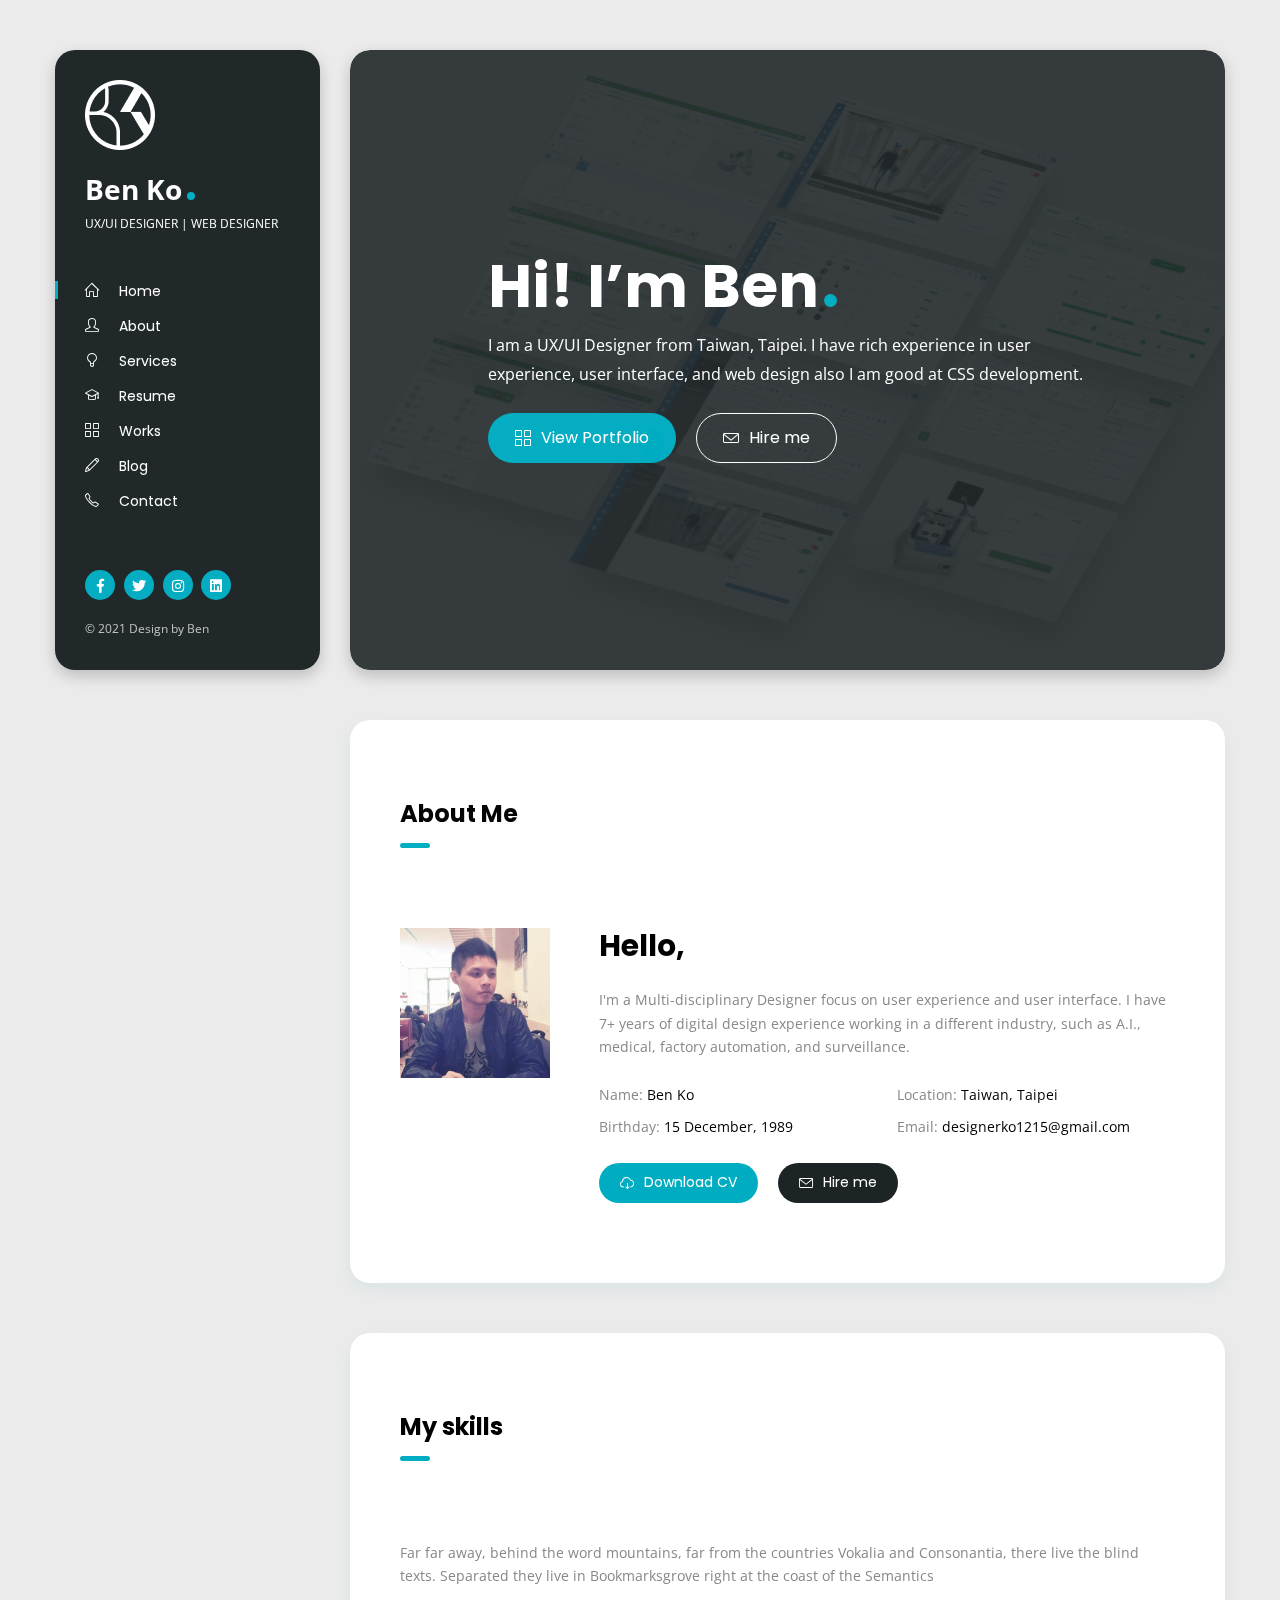
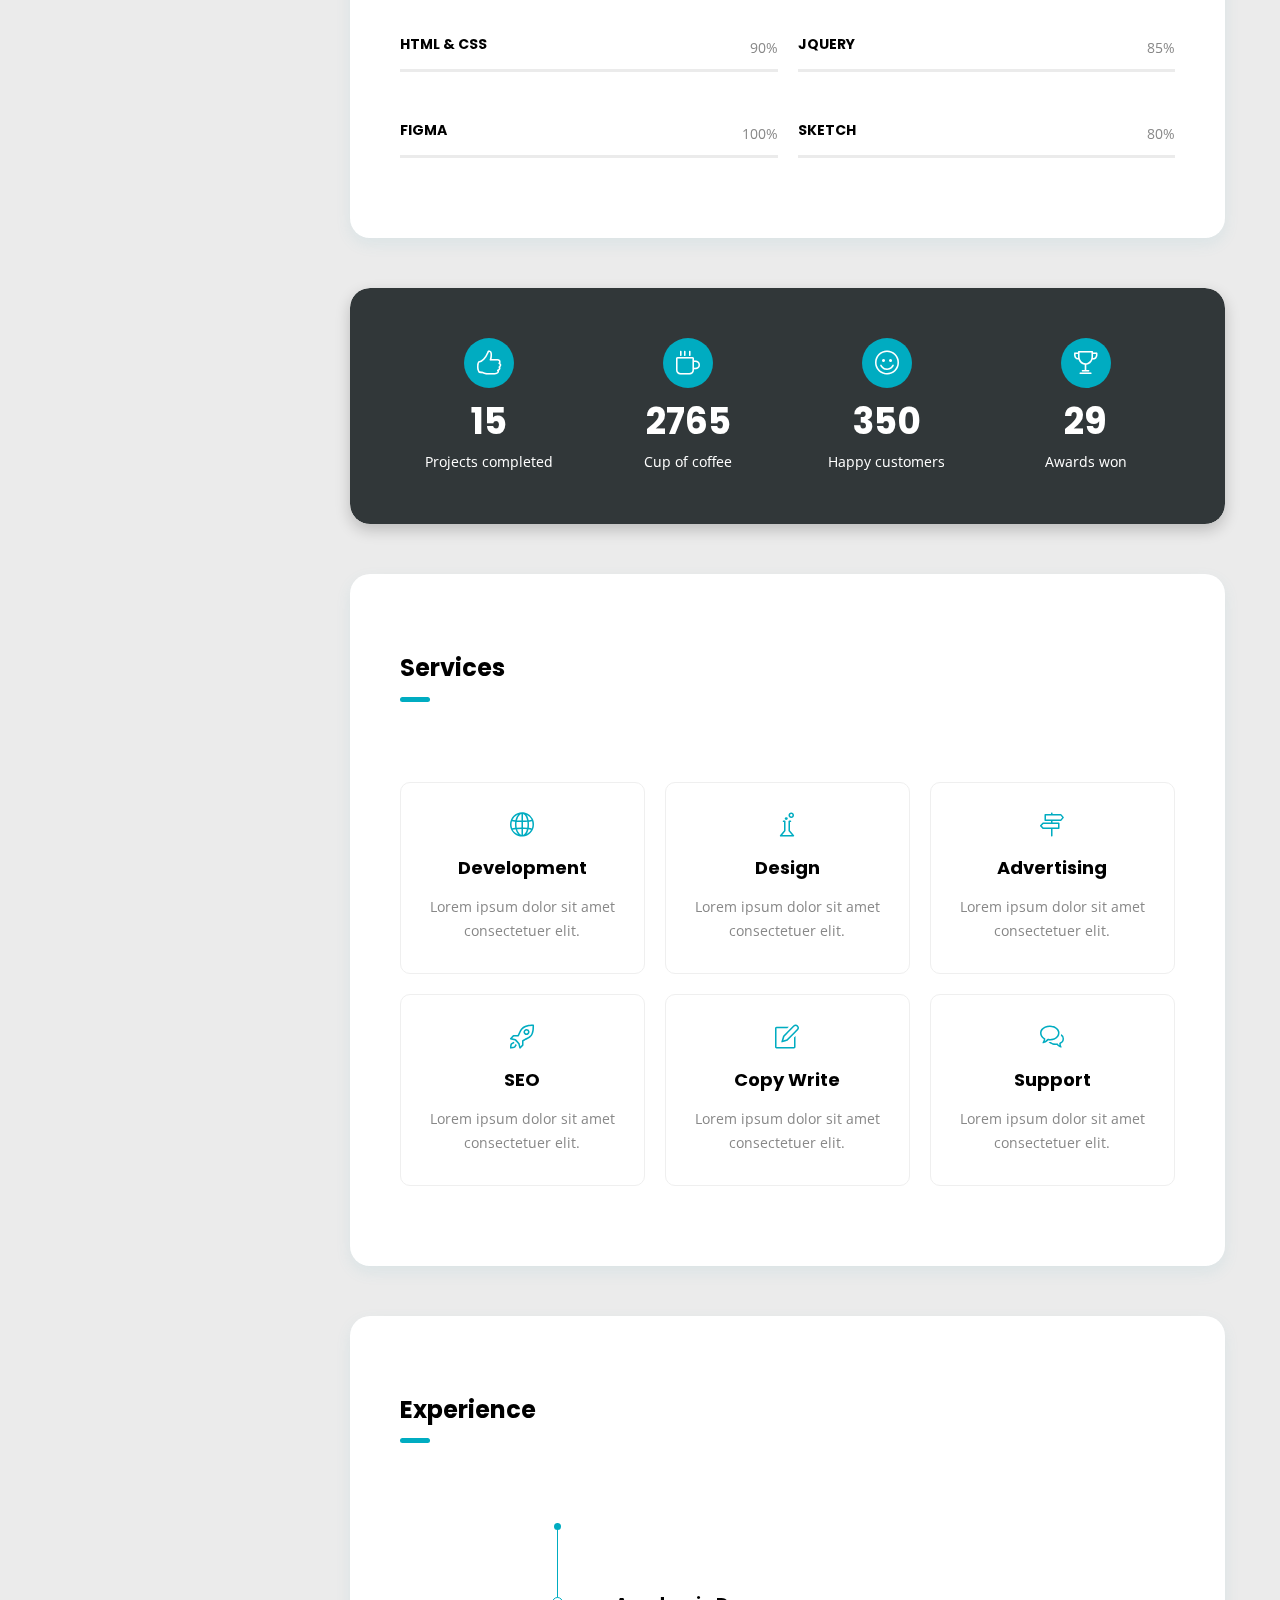
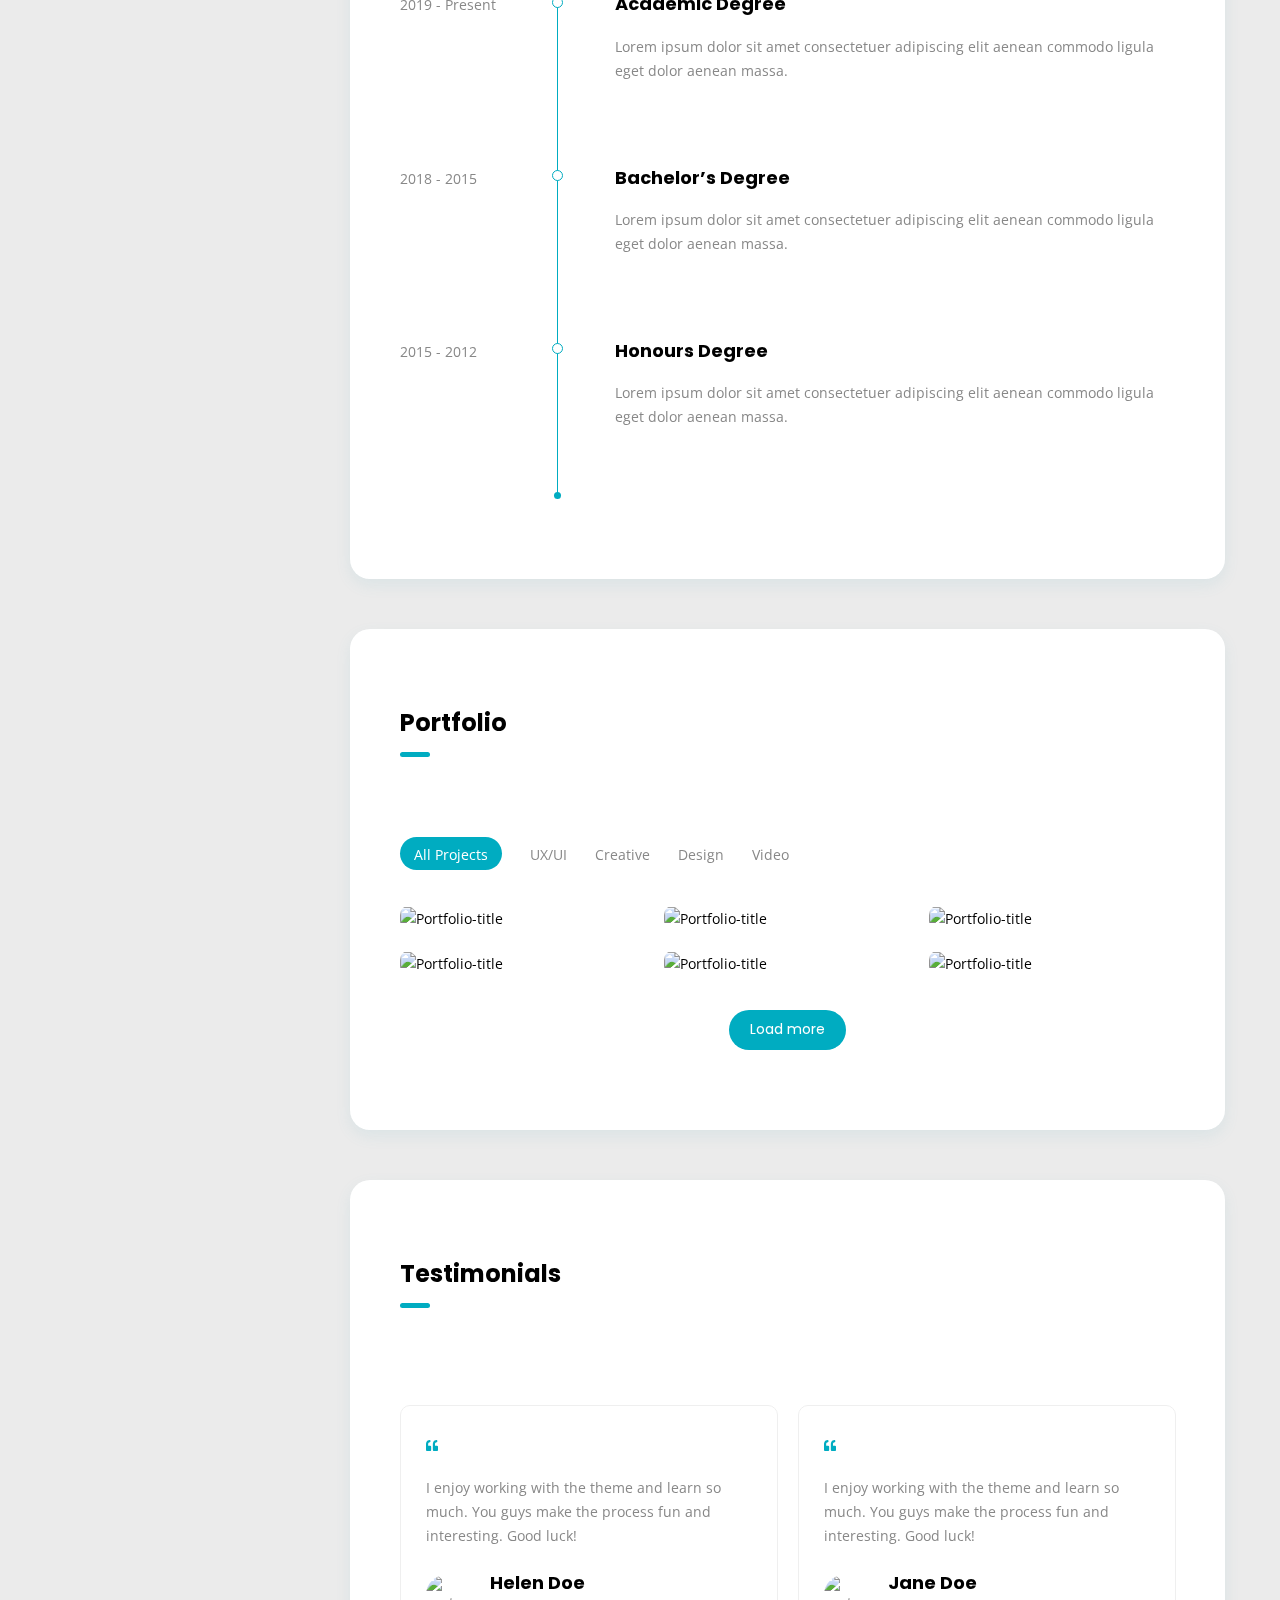
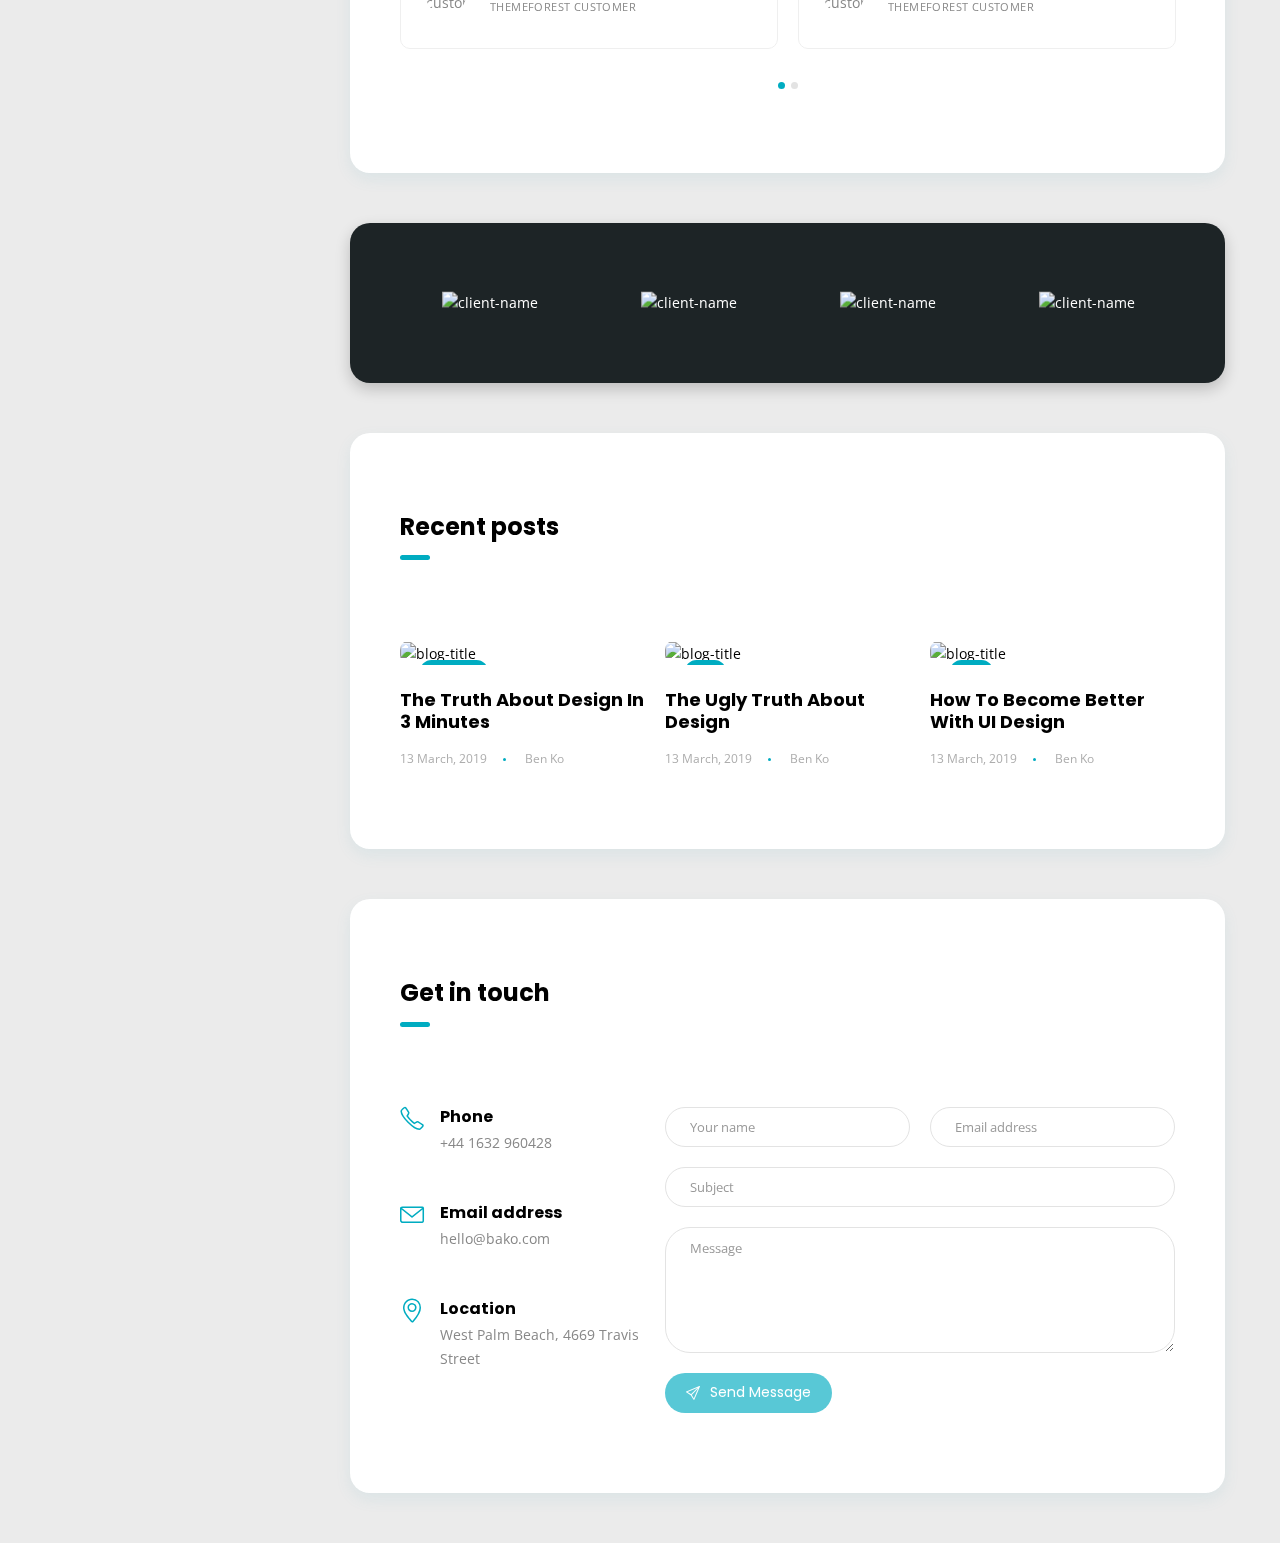
==== index.html @ 814da712 "Update index.html" ====
<!DOCTYPE html>
<html lang="en-US">

<head>
  <meta http-equiv="Content-Type" content="text/html; charset=UTF-8">
  <title>Ben Ko - Website</title>
  <meta name="description" content="Ben Ko - Personal Portfolio & Resume HTML Template">
  <meta name="viewport" content="width=device-width, initial-scale=1, maximum-scale=1">
  <link rel="shortcut icon" type="image/x-icon" href="../images/favicon.png">

  <!-- STYLESHEETS -->
  <link rel="stylesheet" href="css/bootstrap.min.css" type="text/css" media="all">
  <link rel="stylesheet" href="css/all.min.css" type="text/css" media="all">
  <link rel="stylesheet" href="css/simple-line-icons.css" type="text/css" media="all">
  <link rel="stylesheet" href="css/slick.css" type="text/css" media="all">
  <link rel="stylesheet" href="css/simplebar.css" type="text/css" media="all">
  <link rel="stylesheet" href="css/jquery.mCustomScrollbar.min.css" type="text/css" media="all">
  <link rel="stylesheet" href="css/style.css" type="text/css" media="all">
  <!-- Global site tag (gtag.js) - Google Analytics -->
  <script async src="https://www.googletagmanager.com/gtag/js?id=G-PLSPQZ0LK2"></script>
  <script>
    window.dataLayer = window.dataLayer || [];
    function gtag() { dataLayer.push(arguments); }
    gtag('js', new Date());

    gtag('config', 'G-PLSPQZ0LK2');
  </script>
</head>

<body>

  <!-- preloader -->
  <div id="preloader">
    <div class="outer">
      <div class="spinner">
        <div class="dot1"></div>
        <div class="dot2"></div>
      </div>
    </div>
  </div>

  <!-- site wrapper -->
  <div class="site-wrapper">

    <!-- mobile header -->
    <div class="mobile-header py-2 px-3 mt-4">
      <button class="menu-icon mr-2">
        <span></span>
        <span></span>
        <span></span>
      </button>
      <a href="index.html" class="logo"><img src="../images/70x70.png" alt="Ben Ko" /></a>
      <a href="index.html" class="site-title dot ml-2">Ben Ko</a>
    </div>

    <!-- header -->
    <header class="left float-left shadow-dark" id="header">
      <button type="button" class="close" aria-label="Close">
        <span aria-hidden="true">&times;</span>
      </button>
      <div class="header-inner d-flex align-items-start flex-column">
        <a href="index.html"><img src="../images/70x70.png" alt="Ben Ko" /></a>
        <a href="index.html" class="site-title dot mt-3">Ben Ko</a>
        <span class="site-slogan">UX/UI Designer | Web Designer</span>

        <!-- navigation menu -->
        <nav>
          <ul class="vertical-menu scrollspy">
            <li><a href="#home" class="active"><i class="icon-home"></i>Home</a></li>
            <li><a href="#about"><i class="icon-user"></i>About</a></li>
            <li><a href="#services"><i class="icon-bulb"></i>Services</a></li>
            <li><a href="#resume"><i class="icon-graduation"></i>Resume</a></li>
            <li><a href="#works"><i class="icon-grid"></i>Works</a></li>
            <li><a href="#blog"><i class="icon-pencil"></i>Blog</a></li>
            <li><a href="#contact"><i class="icon-phone"></i>Contact</a></li>
          </ul>
        </nav>

        <!-- footer -->
        <div class="footer mt-auto">

          <!-- social icons -->
          <ul class="social-icons list-inline">
            <li class="list-inline-item"><a href="#"><i class="fab fa-facebook-f"></i></a></li>
            <li class="list-inline-item"><a href="#"><i class="fab fa-twitter"></i></a></li>
            <li class="list-inline-item"><a href="#"><i class="fab fa-instagram"></i></a></li>
            <li class="list-inline-item"><a href="#"><i class="fab fa-linkedin"></i></a></li>
          </ul>

          <!-- copyright -->
          <span class="copyright">© 2021 Design by Ben</span>
        </div>
      </div>
    </header>

    <!-- main content area -->
    <main class="content float-right">

      <!-- section hero -->
      <section class="hero background parallax shadow-dark d-flex align-items-center" id="home"
        data-image-src="../images/900x600.png">
        <div class="cta mx-auto mt-2">
          <h1 class="mt-0 mb-4">Hi! I’m Ben<span class="dot"></span></h1>
          <p class="mb-4">I am a UX/UI Designer from Taiwan, Taipei. I have rich experience in user experience, user
            interface, and web design also I am good at CSS development.</p>
          <a href="#" class="btn btn-default btn-lg mr-3"><i class="icon-grid"></i>View Portfolio</a>
          <div class="spacer d-md-none d-lg-none d-sm-none" data-height="10"></div>
          <a href="#" class="btn btn-border-light btn-lg"><i class="icon-envelope"></i>Hire me</a>
        </div>
        <div class="overlay"></div>
      </section>

      <!-- section about -->
      <section id="about" class="shadow-blue white-bg padding">
        <h3 class="section-title">About Me</h3>
        <div class="spacer" data-height="80"></div>

        <div class="row">
          <div class="col-md-3">
            <img src="../images/150x150.png" alt="about" />
          </div>
          <div class="col-md-9">
            <h2 class="mt-4 mt-md-0 mb-4">Hello,</h2>
            <p class="mb-0">I'm a Multi-disciplinary Designer focus on user experience and user interface. I have 7+
              years of digital design experience working in a different industry, such as A.I., medical, factory
              automation, and surveillance.</p>
            <div class="row my-4">
              <div class="col-md-6">
                <p class="mb-2">Name: <span class="text-dark">Ben Ko</span></p>
                <p class="mb-0">Birthday: <span class="text-dark">15 December, 1989</span></p>
              </div>
              <div class="col-md-6 mt-2 mt-md-0 mt-sm-2">
                <p class="mb-2">Location: <span class="text-dark">Taiwan, Taipei</span></p>
                <p class="mb-0">Email: <span class="text-dark">designerko1215@gmail.com</span></p>
              </div>
            </div>
            <a href="#" class="btn btn-default mr-3"><i class="icon-cloud-download"></i>Download CV</a>
            <a href="#" class="btn btn-alt mt-2 mt-md-0 mt-xs-2"><i class="icon-envelope"></i>Hire me</a>
          </div>
        </div>
      </section>

      <!-- section skills -->
      <section id="skills" class="shadow-blue white-bg padding">
        <h3 class="section-title">My skills</h3>
        <div class="spacer" data-height="80"></div>

        <p class="mb-0">Far far away, behind the word mountains, far from the countries Vokalia and Consonantia, there
          live the blind texts. Separated they live in Bookmarksgrove right at the coast of the Semantics</p>

        <div class="row mt-5">

          <div class="col-md-6">
            <!-- skill item -->
            <div class="skill-item">
              <div class="skill-info clearfix">
                <h4 class="float-left mb-3 mt-0">HTML & CSS</h4>
                <span class="float-right">90%</span>
              </div>
              <div class="progress">
                <div class="progress-bar" role="progressbar" aria-valuemin="0" aria-valuemax="100" aria-valuenow="90">
                </div>
              </div>
              <div class="spacer" data-height="50"></div>
            </div>
          </div>

          <div class="col-md-6">
            <!-- skill item -->
            <div class="skill-item">
              <div class="skill-info clearfix">
                <h4 class="float-left mb-3 mt-0">jQuery</h4>
                <span class="float-right">85%</span>
              </div>
              <div class="progress">
                <div class="progress-bar" role="progressbar" aria-valuemin="0" aria-valuemax="100" aria-valuenow="85">
                </div>
              </div>
              <div class="spacer" data-height="50"></div>
            </div>
          </div>

          <div class="col-md-6">
            <!-- skill item -->
            <div class="skill-item">
              <div class="skill-info clearfix">
                <h4 class="float-left mb-3 mt-0">Figma</h4>
                <span class="float-right">100%</span>
              </div>
              <div class="progress">
                <div class="progress-bar" role="progressbar" aria-valuemin="0" aria-valuemax="100" aria-valuenow="100">
                </div>
              </div>
              <div class="spacer d-md-none d-lg-none" data-height="50"></div>
            </div>
          </div>

          <div class="col-md-6">
            <!-- skill item -->
            <div class="skill-item">
              <div class="skill-info clearfix">
                <h4 class="float-left mb-3 mt-0">Sketch</h4>
                <span class="float-right">80%</span>
              </div>
              <div class="progress">
                <div class="progress-bar" role="progressbar" aria-valuemin="0" aria-valuemax="100" aria-valuenow="80">
                </div>
              </div>
            </div>
          </div>

        </div>
      </section>

      <!-- section facts -->
      <section id="facts" class="shadow-dark color-white background parallax padding-50"
        data-image-src="images/background-1.jpg">

        <div class="row relative z-1">
          <div class="col-md-3 col-sm-6">
            <!-- fact item -->
            <div class="fact-item text-center">
              <i class="icon-like icon-circle"></i>
              <h2 class="count">15</h2>
              <span>Projects completed</span>
            </div>
          </div>
          <div class="col-md-3 col-sm-6">
            <!-- fact item -->
            <div class="fact-item text-center">
              <i class="icon-cup icon-circle"></i>
              <h2 class="count">2765</h2>
              <span>Cup of coffee</span>
            </div>
          </div>
          <div class="col-md-3 col-sm-6">
            <!-- fact item -->
            <div class="fact-item text-center">
              <i class="icon-emotsmile icon-circle"></i>
              <h2 class="count">350</h2>
              <span>Happy customers</span>
            </div>
          </div>
          <div class="col-md-3 col-sm-6">
            <!-- fact item -->
            <div class="fact-item text-center">
              <i class="icon-trophy icon-circle"></i>
              <h2 class="count">29</h2>
              <span>Awards won</span>
            </div>
          </div>
        </div>

        <div class="overlay"></div>

      </section>

      <!-- section services -->
      <section id="services" class="shadow-blue white-bg padding">
        <h3 class="section-title">Services</h3>
        <div class="spacer" data-height="80"></div>

        <div class="row">

          <div class="col-md-4 col-sm-6">
            <!-- service item -->
            <div class="service-item text-center">
              <i class="icon-globe icon-simple"></i>
              <h4 class="my-3">Development</h4>
              <p class="mb-0">Lorem ipsum dolor sit amet consectetuer elit.</p>
            </div>
            <div class="spacer" data-height="20"></div>
          </div>

          <div class="col-md-4 col-sm-6">
            <!-- service item -->
            <div class="service-item text-center">
              <i class="icon-chemistry icon-simple"></i>
              <h4 class="my-3">Design</h4>
              <p class="mb-0">Lorem ipsum dolor sit amet consectetuer elit.</p>
            </div>
            <div class="spacer" data-height="20"></div>
          </div>

          <div class="col-md-4 col-sm-6">
            <!-- service item -->
            <div class="service-item text-center">
              <i class="icon-directions icon-simple"></i>
              <h4 class="my-3">Advertising</h4>
              <p class="mb-0">Lorem ipsum dolor sit amet consectetuer elit.</p>
            </div>
            <div class="spacer" data-height="20"></div>
          </div>

          <div class="col-md-4 col-sm-6">
            <!-- service item -->
            <div class="service-item text-center">
              <i class="icon-rocket icon-simple"></i>
              <h4 class="my-3">SEO</h4>
              <p class="mb-0">Lorem ipsum dolor sit amet consectetuer elit.</p>
            </div>
            <div class="spacer d-md-none d-lg-none" data-height="20"></div>
          </div>

          <div class="col-md-4 col-sm-6">
            <!-- service item -->
            <div class="service-item text-center">
              <i class="icon-note icon-simple"></i>
              <h4 class="my-3">Copy Write</h4>
              <p class="mb-0">Lorem ipsum dolor sit amet consectetuer elit.</p>
            </div>
            <div class="spacer d-md-none d-lg-none" data-height="20"></div>
          </div>

          <div class="col-md-4 col-sm-6">
            <!-- service item -->
            <div class="service-item text-center">
              <i class="icon-bubbles icon-simple"></i>
              <h4 class="my-3">Support</h4>
              <p class="mb-0">Lorem ipsum dolor sit amet consectetuer elit.</p>
            </div>
          </div>

        </div>
      </section>

      <!-- section experience -->
      <section id="resume" class="shadow-blue white-bg padding">
        <h3 class="section-title">Experience</h3>
        <div class="spacer" data-height="80"></div>

        <!-- timeline -->
        <div class="timeline">
          <div class="entry">
            <div class="title">
              <span>2019 - Present</span>
            </div>
            <div class="body">
              <h4 class="mt-0">Academic Degree</h4>
              <p>Lorem ipsum dolor sit amet consectetuer adipiscing elit aenean commodo ligula eget dolor aenean massa.
              </p>
            </div>
          </div>
          <div class="entry">
            <div class="title">
              <span>2018 - 2015</span>
            </div>
            <div class="body">
              <h4 class="mt-0">Bachelor’s Degree</h4>
              <p>Lorem ipsum dolor sit amet consectetuer adipiscing elit aenean commodo ligula eget dolor aenean massa.
              </p>
            </div>
          </div>
          <div class="entry">
            <div class="title">
              <span>2015 - 2012</span>
            </div>
            <div class="body">
              <h4 class="mt-0">Honours Degree</h4>
              <p>Lorem ipsum dolor sit amet consectetuer adipiscing elit aenean commodo ligula eget dolor aenean massa.
              </p>
            </div>
          </div>
          <span class="timeline-line"></span>
        </div>
      </section>

      <!-- section works -->
      <section id="works" class="shadow-blue white-bg padding">
        <h3 class="section-title">Portfolio</h3>
        <div class="spacer" data-height="80"></div>

        <!-- portfolio filter (desktop) -->
        <ul class="portfolio-filter list-inline">
          <li class="current list-inline-item" data-filter="*">All Projects</li>
          <li class="list-inline-item" data-filter=".branding">UX/UI</li>
          <li class="list-inline-item" data-filter=".creative">Creative</li>
          <li class="list-inline-item" data-filter=".design">Design</li>
          <li class="list-inline-item" data-filter=".video">Video</li>
        </ul>

        <!-- portfolio filter (mobile) -->
        <div class="pf-filter-wrapper mb-4">
          <select class="portfolio-filter-mobile">
            <option value="*">Everything</option>
            <option value=".creative">Creative</option>
            <option value=".video">Video</option>
            <option value=".design">Design</option>
            <option value=".branding">Branding</option>
          </select>
        </div>

        <!-- portolio wrapper -->
        <div class="row portfolio-wrapper">

          <!-- portfolio item -->
          <div class="col-md-4 col-sm-6 grid-item video">
            <a href="work-single.html">
              <div class="portfolio-item">
                <div class="details">
                  <h4 class="title">Creative Art</h4>
                  <span class="term">Art, Creative</span>
                </div>
                <span class="plus-icon">+</span>
                <div class="thumb">
                  <img src="https://via.placeholder.com/800x600" alt="Portfolio-title" />
                  <div class="mask"></div>
                </div>
              </div>
            </a>
          </div>

          <!-- portfolio item -->
          <div class="col-md-4 col-sm-6 grid-item creative design">
            <a href="work-single.html">
              <div class="portfolio-item">
                <div class="details">
                  <h4 class="title">Apple USB</h4>
                  <span class="term">Creative, Design</span>
                </div>
                <span class="plus-icon">+</span>
                <div class="thumb">
                  <img src="https://via.placeholder.com/800x600" alt="Portfolio-title" />
                  <div class="mask"></div>
                </div>
              </div>
            </a>
          </div>

          <!-- portfolio item -->
          <div class="col-md-4 col-sm-6 grid-item branding">
            <a href="work-single.html">
              <div class="portfolio-item">
                <div class="details">
                  <h4 class="title">Work Space</h4>
                  <span class="term">Branding</span>
                </div>
                <span class="plus-icon">+</span>
                <div class="thumb">
                  <img src="https://via.placeholder.com/800x600" alt="Portfolio-title" />
                  <div class="mask"></div>
                </div>
              </div>
            </a>
          </div>

          <!-- portfolio item -->
          <div class="col-md-4 col-sm-6 grid-item creative">
            <a href="work-single.html">
              <div class="portfolio-item">
                <div class="details">
                  <h4 class="title">Creative Bulb</h4>
                  <span class="term">Creative</span>
                </div>
                <span class="plus-icon">+</span>
                <div class="thumb">
                  <img src="https://via.placeholder.com/800x600" alt="Portfolio-title" />
                  <div class="mask"></div>
                </div>
              </div>
            </a>
          </div>

          <!-- portfolio item -->
          <div class="col-md-4 col-sm-6 grid-item video branding">
            <a href="work-single.html">
              <div class="portfolio-item">
                <div class="details">
                  <h4 class="title">iPhone 8</h4>
                  <span class="term">Art, Branding</span>
                </div>
                <span class="plus-icon">+</span>
                <div class="thumb">
                  <img src="https://via.placeholder.com/800x600" alt="Portfolio-title" />
                  <div class="mask"></div>
                </div>
              </div>
            </a>
          </div>

          <!-- portfolio item -->
          <div class="col-md-4 col-sm-6 grid-item creative design">
            <a href="work-single.html">
              <div class="portfolio-item">
                <div class="details">
                  <h4 class="title">Minimal Art</h4>
                  <span class="term">Design, Creative</span>
                </div>
                <span class="plus-icon">+</span>
                <div class="thumb">
                  <img src="https://via.placeholder.com/800x600" alt="Portfolio-title" />
                  <div class="mask"></div>
                </div>
              </div>
            </a>
          </div>

        </div>

        <!-- more button -->
        <div class="load-more text-center mt-4">
          <a href="javascript:" class="btn btn-default"><i class="fas fa-circle-notch"></i> Load more</a>
          <!-- numbered pagination (hidden for infinite scroll) -->
          <ul class="portfolio-pagination list-inline d-none">
            <li class="list-inline-item">1</li>
            <li class="list-inline-item"><a href="works-2.html">2</a></li>
          </ul>
        </div>
      </section>

      <!-- section testimonials -->
      <section id="testimonials" class="shadow-blue white-bg padding">
        <h3 class="section-title">Testimonials</h3>
        <div class="spacer" data-height="97"></div>

        <div class="row testimonials-wrapper">

          <div class="col-md-6">
            <!-- testimonial item -->
            <div class="testimonial-item">
              <span class="symbol"><i class="fas fa-quote-left"></i></span>
              <p>I enjoy working with the theme and learn so much. You guys make the process fun and interesting. Good
                luck!</p>
              <div class="testimonial-details">
                <div class="thumb">
                  <img src="https://via.placeholder.com/40x40" alt="customer-name" />
                </div>
                <div class="info">
                  <h4>Helen Doe</h4>
                  <span>Themeforest customer</span>
                </div>
              </div>
            </div>
          </div>

          <div class="col-md-6">
            <!-- testimonial item -->
            <div class="testimonial-item">
              <span class="symbol"><i class="fas fa-quote-left"></i></span>
              <p>I enjoy working with the theme and learn so much. You guys make the process fun and interesting. Good
                luck!</p>
              <div class="testimonial-details">
                <div class="thumb">
                  <img src="https://via.placeholder.com/40x40" alt="customer-name" />
                </div>
                <div class="info">
                  <h4>Jane Doe</h4>
                  <span>Themeforest customer</span>
                </div>
              </div>
            </div>
          </div>

          <div class="col-md-6">
            <!-- testimonial item -->
            <div class="testimonial-item">
              <span class="symbol"><i class="fas fa-quote-left"></i></span>
              <p>I enjoy working with the theme and learn so much. You guys make the process fun and interesting. Good
                luck!</p>
              <div class="testimonial-details">
                <div class="thumb">
                  <img src="https://via.placeholder.com/40x40" alt="customer-name" />
                </div>
                <div class="info">
                  <h4>Helen Doe</h4>
                  <span>Themeforest customer</span>
                </div>
              </div>
            </div>
          </div>

        </div>
      </section>

      <!-- section clients -->
      <section id="clients" class="shadow-dark background-blue color-white padding-50">

        <!-- hidden heading for validation -->
        <h2 class="d-none">Clients</h2>

        <!-- clients wrapper -->
        <div class="clients-wrapper row">

          <div class="col-md-3">
            <!-- client item -->
            <div class="client-item">
              <div class="inner">
                <img src="https://via.placeholder.com/143x20" alt="client-name" />
              </div>
            </div>
          </div>

          <div class="col-md-3">
            <!-- client item -->
            <div class="client-item">
              <div class="inner">
                <img src="https://via.placeholder.com/143x20" alt="client-name" />
              </div>
            </div>
          </div>

          <div class="col-md-3">
            <!-- client item -->
            <div class="client-item">
              <div class="inner">
                <img src="https://via.placeholder.com/143x20" alt="client-name" />
              </div>
            </div>
          </div>

          <div class="col-md-3">
            <!-- client item -->
            <div class="client-item">
              <div class="inner">
                <img src="https://via.placeholder.com/143x20" alt="client-name" />
              </div>
            </div>
          </div>

          <div class="col-md-3">
            <!-- client item -->
            <div class="client-item">
              <div class="inner">
                <img src="https://via.placeholder.com/143x20" alt="client-name" />
              </div>
            </div>
          </div>

        </div>

      </section>

      <!-- section blog -->
      <section id="blog" class="shadow-blue white-bg padding">
        <h3 class="section-title">Recent posts</h3>
        <div class="spacer" data-height="80"></div>

        <div class="row">

          <div class="col-md-4">
            <!-- blog item -->
            <div class="blog-item">
              <div class="thumb">
                <a href="#">
                  <span class="category">Thoughts</span>
                </a>
                <a href="#">
                  <img src="https://via.placeholder.com/800x600" alt="blog-title" />
                </a>
              </div>
              <h4 class="mt-4 mb-0"><a href="#">The Truth About Design In 3 Minutes</a></h4>
              <ul class="list-inline meta mb-0 mt-3">
                <li class="list-inline-item">13 March, 2019</li>
                <li class="list-inline-item">Ben Ko</li>
              </ul>
            </div>
          </div>

          <div class="col-md-4">
            <!-- blog item -->
            <div class="blog-item">
              <div class="thumb">
                <a href="#">
                  <span class="category">Blog</span>
                </a>
                <a href="#">
                  <img src="https://via.placeholder.com/800x600" alt="blog-title" />
                </a>
              </div>
              <h4 class="mt-4 mb-0"><a href="#">The Ugly Truth About Design</a></h4>
              <ul class="list-inline meta mb-0 mt-3">
                <li class="list-inline-item">13 March, 2019</li>
                <li class="list-inline-item">Ben Ko</li>
              </ul>
            </div>
          </div>

          <div class="col-md-4">
            <!-- blog item -->
            <div class="blog-item">
              <div class="thumb">
                <a href="#">
                  <span class="category">Tech</span>
                </a>
                <a href="#">
                  <img src="https://via.placeholder.com/800x600" alt="blog-title" />
                </a>
              </div>
              <h4 class="mt-4 mb-0"><a href="#">How To Become Better With UI Design</a></h4>
              <ul class="list-inline meta mb-0 mt-3">
                <li class="list-inline-item">13 March, 2019</li>
                <li class="list-inline-item">Ben Ko</li>
              </ul>
            </div>
          </div>

        </div>

      </section>

      <!-- section contact -->
      <section id="contact" class="shadow-blue white-bg padding">
        <h3 class="section-title">Get in touch</h3>
        <div class="spacer" data-height="80"></div>

        <div class="row">

          <div class="col-md-4 mb-4 mb-md-0">
            <!-- contact info -->
            <div class="contact-info mb-5">
              <i class="icon-phone"></i>
              <div class="details">
                <h5>Phone</h5>
                <span>+44 1632 960428</span>
              </div>
            </div>
            <div class="contact-info mb-5">
              <i class="icon-envelope"></i>
              <div class="details">
                <h5>Email address</h5>
                <span>hello@bako.com</span>
              </div>
            </div>
            <div class="contact-info">
              <i class="icon-location-pin"></i>
              <div class="details">
                <h5>Location</h5>
                <span>West Palm Beach, 4669 Travis Street</span>
              </div>
            </div>
          </div>

          <div class="col-md-8">
            <!-- Contact Form -->
            <form id="contact-form" class="contact-form" method="post" action="form/contact.php">

              <div class="messages"></div>

              <div class="row">
                <div class="column col-md-6">
                  <!-- Name input -->
                  <div class="form-group">
                    <input type="text" class="form-control" name="InputName" id="InputName" placeholder="Your name"
                      required="required" data-error="Name is required.">
                    <div class="help-block with-errors"></div>
                  </div>
                </div>

                <div class="column col-md-6">
                  <!-- Email input -->
                  <div class="form-group">
                    <input type="email" class="form-control" id="InputEmail" name="InputEmail"
                      placeholder="Email address" required="required" data-error="Email is required.">
                    <div class="help-block with-errors"></div>
                  </div>
                </div>

                <div class="column col-md-12">
                  <!-- Email input -->
                  <div class="form-group">
                    <input type="text" class="form-control" id="InputSubject" name="InputSubject" placeholder="Subject"
                      required="required" data-error="Subject is required.">
                    <div class="help-block with-errors"></div>
                  </div>
                </div>

                <div class="column col-md-12">
                  <!-- Message textarea -->
                  <div class="form-group">
                    <textarea name="InputMessage" id="InputMessage" class="form-control" rows="5" placeholder="Message"
                      required="required" data-error="Message is required."></textarea>
                    <div class="help-block with-errors"></div>
                  </div>
                </div>
              </div>

              <button type="submit" name="submit" id="submit" value="Submit" class="btn btn-default"><i
                  class="icon-paper-plane"></i>Send Message</button><!-- Send Button -->

            </form>
            <!-- Contact Form end -->
          </div>

        </div>

      </section>

    </main>

  </div>

  <!-- Go to top button -->
  <a href="javascript:" id="return-to-top"><i class="fa fa-chevron-up"></i></a>

  <!-- SCRIPTS -->
  <script src="js/jquery-1.12.3.min.js"></script>
  <script src="js/jquery.easing.min.js"></script>
  <script src="js/popper.min.js"></script>
  <script src="js/bootstrap.min.js"></script>
  <script src="js/jquery.waypoints.min.js"></script>
  <script src="js/jquery.counterup.min.js"></script>
  <script src="js/jquery.mCustomScrollbar.concat.min.js"></script>
  <script src="js/isotope.pkgd.min.js"></script>
  <script src="js/infinite-scroll.min.js"></script>
  <script src="js/imagesloaded.pkgd.min.js"></script>
  <script src="js/slick.min.js"></script>
  <script src="js/contact.js"></script>
  <script src="js/validator.js"></script>
  <script src="js/custom.js"></script>

</body>

</html>
---- css/simple-line-icons.css ----
@font-face {
  font-family: 'simple-line-icons';
  src: url('../fonts/Simple-Line-Icons.eot?v=2.4.0');
  src: url('../fonts/Simple-Line-Icons.eot?v=2.4.0#iefix') format('embedded-opentype'), url('../fonts/Simple-Line-Icons.woff2?v=2.4.0') format('woff2'), url('../fonts/Simple-Line-Icons.ttf?v=2.4.0') format('truetype'), url('../fonts/Simple-Line-Icons.woff?v=2.4.0') format('woff'), url('../fonts/Simple-Line-Icons.svg?v=2.4.0#simple-line-icons') format('svg');
  font-weight: normal;
  font-style: normal;
}
/*
  Use the following CSS code if you want to have a class per icon.
  Instead of a list of all class selectors, you can use the generic [class*="icon-"] selector, but it's slower:
*/
.icon-user,
.icon-people,
.icon-user-female,
.icon-user-follow,
.icon-user-following,
.icon-user-unfollow,
.icon-login,
.icon-logout,
.icon-emotsmile,
.icon-phone,
.icon-call-end,
.icon-call-in,
.icon-call-out,
.icon-map,
.icon-location-pin,
.icon-direction,
.icon-directions,
.icon-compass,
.icon-layers,
.icon-menu,
.icon-list,
.icon-options-vertical,
.icon-options,
.icon-arrow-down,
.icon-arrow-left,
.icon-arrow-right,
.icon-arrow-up,
.icon-arrow-up-circle,
.icon-arrow-left-circle,
.icon-arrow-right-circle,
.icon-arrow-down-circle,
.icon-check,
.icon-clock,
.icon-plus,
.icon-minus,
.icon-close,
.icon-event,
.icon-exclamation,
.icon-organization,
.icon-trophy,
.icon-screen-smartphone,
.icon-screen-desktop,
.icon-plane,
.icon-notebook,
.icon-mustache,
.icon-mouse,
.icon-magnet,
.icon-energy,
.icon-disc,
.icon-cursor,
.icon-cursor-move,
.icon-crop,
.icon-chemistry,
.icon-speedometer,
.icon-shield,
.icon-screen-tablet,
.icon-magic-wand,
.icon-hourglass,
.icon-graduation,
.icon-ghost,
.icon-game-controller,
.icon-fire,
.icon-eyeglass,
.icon-envelope-open,
.icon-envelope-letter,
.icon-bell,
.icon-badge,
.icon-anchor,
.icon-wallet,
.icon-vector,
.icon-speech,
.icon-puzzle,
.icon-printer,
.icon-present,
.icon-playlist,
.icon-pin,
.icon-picture,
.icon-handbag,
.icon-globe-alt,
.icon-globe,
.icon-folder-alt,
.icon-folder,
.icon-film,
.icon-feed,
.icon-drop,
.icon-drawer,
.icon-docs,
.icon-doc,
.icon-diamond,
.icon-cup,
.icon-calculator,
.icon-bubbles,
.icon-briefcase,
.icon-book-open,
.icon-basket-loaded,
.icon-basket,
.icon-bag,
.icon-action-undo,
.icon-action-redo,
.icon-wrench,
.icon-umbrella,
.icon-trash,
.icon-tag,
.icon-support,
.icon-frame,
.icon-size-fullscreen,
.icon-size-actual,
.icon-shuffle,
.icon-share-alt,
.icon-share,
.icon-rocket,
.icon-question,
.icon-pie-chart,
.icon-pencil,
.icon-note,
.icon-loop,
.icon-home,
.icon-grid,
.icon-graph,
.icon-microphone,
.icon-music-tone-alt,
.icon-music-tone,
.icon-earphones-alt,
.icon-earphones,
.icon-equalizer,
.icon-like,
.icon-dislike,
.icon-control-start,
.icon-control-rewind,
.icon-control-play,
.icon-control-pause,
.icon-control-forward,
.icon-control-end,
.icon-volume-1,
.icon-volume-2,
.icon-volume-off,
.icon-calendar,
.icon-bulb,
.icon-chart,
.icon-ban,
.icon-bubble,
.icon-camrecorder,
.icon-camera,
.icon-cloud-download,
.icon-cloud-upload,
.icon-envelope,
.icon-eye,
.icon-flag,
.icon-heart,
.icon-info,
.icon-key,
.icon-link,
.icon-lock,
.icon-lock-open,
.icon-magnifier,
.icon-magnifier-add,
.icon-magnifier-remove,
.icon-paper-clip,
.icon-paper-plane,
.icon-power,
.icon-refresh,
.icon-reload,
.icon-settings,
.icon-star,
.icon-symbol-female,
.icon-symbol-male,
.icon-target,
.icon-credit-card,
.icon-paypal,
.icon-social-tumblr,
.icon-social-twitter,
.icon-social-facebook,
.icon-social-instagram,
.icon-social-linkedin,
.icon-social-pinterest,
.icon-social-github,
.icon-social-google,
.icon-social-reddit,
.icon-social-skype,
.icon-social-dribbble,
.icon-social-behance,
.icon-social-foursqare,
.icon-social-soundcloud,
.icon-social-spotify,
.icon-social-stumbleupon,
.icon-social-youtube,
.icon-social-dropbox,
.icon-social-vkontakte,
.icon-social-steam {
  font-family: 'simple-line-icons';
  speak-as: none;
  font-style: normal;
  font-weight: normal;
  font-variant: normal;
  text-transform: none;
  line-height: 1;
  /* Better Font Rendering =========== */
  -webkit-font-smoothing: antialiased;
  -moz-osx-font-smoothing: grayscale;
}
.icon-user:before {
  content: "\e005";
}
.icon-people:before {
  content: "\e001";
}
.icon-user-female:before {
  content: "\e000";
}
.icon-user-follow:before {
  content: "\e002";
}
.icon-user-following:before {
  content: "\e003";
}
.icon-user-unfollow:before {
  content: "\e004";
}
.icon-login:before {
  content: "\e066";
}
.icon-logout:before {
  content: "\e065";
}
.icon-emotsmile:before {
  content: "\e021";
}
.icon-phone:before {
  content: "\e600";
}
.icon-call-end:before {
  content: "\e048";
}
.icon-call-in:before {
  content: "\e047";
}
.icon-call-out:before {
  content: "\e046";
}
.icon-map:before {
  content: "\e033";
}
.icon-location-pin:before {
  content: "\e096";
}
.icon-direction:before {
  content: "\e042";
}
.icon-directions:before {
  content: "\e041";
}
.icon-compass:before {
  content: "\e045";
}
.icon-layers:before {
  content: "\e034";
}
.icon-menu:before {
  content: "\e601";
}
.icon-list:before {
  content: "\e067";
}
.icon-options-vertical:before {
  content: "\e602";
}
.icon-options:before {
  content: "\e603";
}
.icon-arrow-down:before {
  content: "\e604";
}
.icon-arrow-left:before {
  content: "\e605";
}
.icon-arrow-right:before {
  content: "\e606";
}
.icon-arrow-up:before {
  content: "\e607";
}
.icon-arrow-up-circle:before {
  content: "\e078";
}
.icon-arrow-left-circle:before {
  content: "\e07a";
}
.icon-arrow-right-circle:before {
  content: "\e079";
}
.icon-arrow-down-circle:before {
  content: "\e07b";
}
.icon-check:before {
  content: "\e080";
}
.icon-clock:before {
  content: "\e081";
}
.icon-plus:before {
  content: "\e095";
}
.icon-minus:before {
  content: "\e615";
}
.icon-close:before {
  content: "\e082";
}
.icon-event:before {
  content: "\e619";
}
.icon-exclamation:before {
  content: "\e617";
}
.icon-organization:before {
  content: "\e616";
}
.icon-trophy:before {
  content: "\e006";
}
.icon-screen-smartphone:before {
  content: "\e010";
}
.icon-screen-desktop:before {
  content: "\e011";
}
.icon-plane:before {
  content: "\e012";
}
.icon-notebook:before {
  content: "\e013";
}
.icon-mustache:before {
  content: "\e014";
}
.icon-mouse:before {
  content: "\e015";
}
.icon-magnet:before {
  content: "\e016";
}
.icon-energy:before {
  content: "\e020";
}
.icon-disc:before {
  content: "\e022";
}
.icon-cursor:before {
  content: "\e06e";
}
.icon-cursor-move:before {
  content: "\e023";
}
.icon-crop:before {
  content: "\e024";
}
.icon-chemistry:before {
  content: "\e026";
}
.icon-speedometer:before {
  content: "\e007";
}
.icon-shield:before {
  content: "\e00e";
}
.icon-screen-tablet:before {
  content: "\e00f";
}
.icon-magic-wand:before {
  content: "\e017";
}
.icon-hourglass:before {
  content: "\e018";
}
.icon-graduation:before {
  content: "\e019";
}
.icon-ghost:before {
  content: "\e01a";
}
.icon-game-controller:before {
  content: "\e01b";
}
.icon-fire:before {
  content: "\e01c";
}
.icon-eyeglass:before {
  content: "\e01d";
}
.icon-envelope-open:before {
  content: "\e01e";
}
.icon-envelope-letter:before {
  content: "\e01f";
}
.icon-bell:before {
  content: "\e027";
}
.icon-badge:before {
  content: "\e028";
}
.icon-anchor:before {
  content: "\e029";
}
.icon-wallet:before {
  content: "\e02a";
}
.icon-vector:before {
  content: "\e02b";
}
.icon-speech:before {
  content: "\e02c";
}
.icon-puzzle:before {
  content: "\e02d";
}
.icon-printer:before {
  content: "\e02e";
}
.icon-present:before {
  content: "\e02f";
}
.icon-playlist:before {
  content: "\e030";
}
.icon-pin:before {
  content: "\e031";
}
.icon-picture:before {
  content: "\e032";
}
.icon-handbag:before {
  content: "\e035";
}
.icon-globe-alt:before {
  content: "\e036";
}
.icon-globe:before {
  content: "\e037";
}
.icon-folder-alt:before {
  content: "\e039";
}
.icon-folder:before {
  content: "\e089";
}
.icon-film:before {
  content: "\e03a";
}
.icon-feed:before {
  content: "\e03b";
}
.icon-drop:before {
  content: "\e03e";
}
.icon-drawer:before {
  content: "\e03f";
}
.icon-docs:before {
  content: "\e040";
}
.icon-doc:before {
  content: "\e085";
}
.icon-diamond:before {
  content: "\e043";
}
.icon-cup:before {
  content: "\e044";
}
.icon-calculator:before {
  content: "\e049";
}
.icon-bubbles:before {
  content: "\e04a";
}
.icon-briefcase:before {
  content: "\e04b";
}
.icon-book-open:before {
  content: "\e04c";
}
.icon-basket-loaded:before {
  content: "\e04d";
}
.icon-basket:before {
  content: "\e04e";
}
.icon-bag:before {
  content: "\e04f";
}
.icon-action-undo:before {
  content: "\e050";
}
.icon-action-redo:before {
  content: "\e051";
}
.icon-wrench:before {
  content: "\e052";
}
.icon-umbrella:before {
  content: "\e053";
}
.icon-trash:before {
  content: "\e054";
}
.icon-tag:before {
  content: "\e055";
}
.icon-support:before {
  content: "\e056";
}
.icon-frame:before {
  content: "\e038";
}
.icon-size-fullscreen:before {
  content: "\e057";
}
.icon-size-actual:before {
  content: "\e058";
}
.icon-shuffle:before {
  content: "\e059";
}
.icon-share-alt:before {
  content: "\e05a";
}
.icon-share:before {
  content: "\e05b";
}
.icon-rocket:before {
  content: "\e05c";
}
.icon-question:before {
  content: "\e05d";
}
.icon-pie-chart:before {
  content: "\e05e";
}
.icon-pencil:before {
  content: "\e05f";
}
.icon-note:before {
  content: "\e060";
}
.icon-loop:before {
  content: "\e064";
}
.icon-home:before {
  content: "\e069";
}
.icon-grid:before {
  content: "\e06a";
}
.icon-graph:before {
  content: "\e06b";
}
.icon-microphone:before {
  content: "\e063";
}
.icon-music-tone-alt:before {
  content: "\e061";
}
.icon-music-tone:before {
  content: "\e062";
}
.icon-earphones-alt:before {
  content: "\e03c";
}
.icon-earphones:before {
  content: "\e03d";
}
.icon-equalizer:before {
  content: "\e06c";
}
.icon-like:before {
  content: "\e068";
}
.icon-dislike:before {
  content: "\e06d";
}
.icon-control-start:before {
  content: "\e06f";
}
.icon-control-rewind:before {
  content: "\e070";
}
.icon-control-play:before {
  content: "\e071";
}
.icon-control-pause:before {
  content: "\e072";
}
.icon-control-forward:before {
  content: "\e073";
}
.icon-control-end:before {
  content: "\e074";
}
.icon-volume-1:before {
  content: "\e09f";
}
.icon-volume-2:before {
  content: "\e0a0";
}
.icon-volume-off:before {
  content: "\e0a1";
}
.icon-calendar:before {
  content: "\e075";
}
.icon-bulb:before {
  content: "\e076";
}
.icon-chart:before {
  content: "\e077";
}
.icon-ban:before {
  content: "\e07c";
}
.icon-bubble:before {
  content: "\e07d";
}
.icon-camrecorder:before {
  content: "\e07e";
}
.icon-camera:before {
  content: "\e07f";
}
.icon-cloud-download:before {
  content: "\e083";
}
.icon-cloud-upload:before {
  content: "\e084";
}
.icon-envelope:before {
  content: "\e086";
}
.icon-eye:before {
  content: "\e087";
}
.icon-flag:before {
  content: "\e088";
}
.icon-heart:before {
  content: "\e08a";
}
.icon-info:before {
  content: "\e08b";
}
.icon-key:before {
  content: "\e08c";
}
.icon-link:before {
  content: "\e08d";
}
.icon-lock:before {
  content: "\e08e";
}
.icon-lock-open:before {
  content: "\e08f";
}
.icon-magnifier:before {
  content: "\e090";
}
.icon-magnifier-add:before {
  content: "\e091";
}
.icon-magnifier-remove:before {
  content: "\e092";
}
.icon-paper-clip:before {
  content: "\e093";
}
.icon-paper-plane:before {
  content: "\e094";
}
.icon-power:before {
  content: "\e097";
}
.icon-refresh:before {
  content: "\e098";
}
.icon-reload:before {
  content: "\e099";
}
.icon-settings:before {
  content: "\e09a";
}
.icon-star:before {
  content: "\e09b";
}
.icon-symbol-female:before {
  content: "\e09c";
}
.icon-symbol-male:before {
  content: "\e09d";
}
.icon-target:before {
  content: "\e09e";
}
.icon-credit-card:before {
  content: "\e025";
}
.icon-paypal:before {
  content: "\e608";
}
.icon-social-tumblr:before {
  content: "\e00a";
}
.icon-social-twitter:before {
  content: "\e009";
}
.icon-social-facebook:before {
  content: "\e00b";
}
.icon-social-instagram:before {
  content: "\e609";
}
.icon-social-linkedin:before {
  content: "\e60a";
}
.icon-social-pinterest:before {
  content: "\e60b";
}
.icon-social-github:before {
  content: "\e60c";
}
.icon-social-google:before {
  content: "\e60d";
}
.icon-social-reddit:before {
  content: "\e60e";
}
.icon-social-skype:before {
  content: "\e60f";
}
.icon-social-dribbble:before {
  content: "\e00d";
}
.icon-social-behance:before {
  content: "\e610";
}
.icon-social-foursqare:before {
  content: "\e611";
}
.icon-social-soundcloud:before {
  content: "\e612";
}
.icon-social-spotify:before {
  content: "\e613";
}
.icon-social-stumbleupon:before {
  content: "\e614";
}
.icon-social-youtube:before {
  content: "\e008";
}
.icon-social-dropbox:before {
  content: "\e00c";
}
.icon-social-vkontakte:before {
  content: "\e618";
}
.icon-social-steam:before {
  content: "\e620";
}
---- css/style.css ----
/*
[TABLE OF CONTENTS]

01. Base
02. Typography
03. Header
04. Skills
05. Portfolio
06. Clients
07. Blog
08. Helper
09. Buttons
10. Preloader
11. Bootstrap Elements
12. Theme Elements
13. Slick Settings
14. Responsive Settings

*/
@import url("https://fonts.googleapis.com/css?family=Poppins:300,300i,400,400i,500,500i,600,600i,700,700i,800,800i,900,900i");
@import url("https://fonts.googleapis.com/css?family=Open+Sans:400,400i,600,600i,700,700i&display=swap&subset=cyrillic-ext");
/*=================================================================*/
/*                      BASE                              
/*=================================================================*/
body {
  color: #888;
  background-color: #EBEBEB;
  font-family: "Open Sans", sans-serif;
  font-size: 14px;
  line-height: 1.7;
  overflow-x: hidden;
}

img {
  max-width: 100%;
  height: auto;
}

.text-center {
  text-align: center;
}

.text-left {
  text-align: left;
}

.text-right {
  text-align: right;
}

.text-dark {
  color: #000 !important;
}

.relative {
  position: relative;
}

.color-white {
  color: #FFF;
}
.color-white h1, .color-white h2, .color-white h3, .color-white h4, .color-white h5, .color-white h6 {
  color: #FFF;
}

.background-blue {
  background: #1D2426;
}

/*=================================================================*/
/*                      TYPOGRAPHY                              
/*=================================================================*/
h1, h2, h3, h4, h5, h6 {
  color: #000;
  font-family: "Poppins", sans-serif;
  font-weight: 700;
  margin: 20px 0;
}

h1 {
  font-size: 36px;
}

h2 {
  font-size: 30px;
}

h3 {
  font-size: 24px;
}

h4 {
  font-size: 18px;
}

a {
  color: #000;
  outline: 0;
  -webkit-transition: all 0.3s ease-in-out;
  -moz-transition: all 0.3s ease-in-out;
  transition: all 0.3s ease-in-out;
}
a:hover {
  color: #00acc1;
  text-decoration: none;
}
a:focus {
  outline: 0;
}

blockquote {
  padding: 20px 20px;
  margin: 0 0 20px;
  font-size: 16px;
  background: #F7F7F7;
  border-radius: 10px;
}

blockquote p {
  line-height: 1.6;
}

/* === Pre === */
pre {
  display: block;
  padding: 9.5px;
  margin: 0 0 10px;
  font-size: 13px;
  line-height: 1.42857143;
  color: #333;
  word-break: break-all;
  word-wrap: break-word;
  background-color: #EBEBEB;
  border: 1px solid #ccc;
  border-radius: 0;
}

::selection {
  color: #FFF;
  background: #00acc1;
}

::-moz-selection {
  color: #FFF;
  background: #00acc1;
}

.z-1 {
  z-index: 1;
}

.row {
  margin-right: -10px;
  margin-left: -10px;
}

.col, .col-1, .col-10, .col-11, .col-12, .col-2, .col-3, .col-4, .col-5, .col-6, .col-7, .col-8, .col-9, .col-auto, .col-lg, .col-lg-1, .col-lg-10, .col-lg-11, .col-lg-12, .col-lg-2, .col-lg-3, .col-lg-4, .col-lg-5, .col-lg-6, .col-lg-7, .col-lg-8, .col-lg-9, .col-lg-auto, .col-md, .col-md-1, .col-md-10, .col-md-11, .col-md-12, .col-md-2, .col-md-3, .col-md-4, .col-md-5, .col-md-6, .col-md-7, .col-md-8, .col-md-9, .col-md-auto, .col-sm, .col-sm-1, .col-sm-10, .col-sm-11, .col-sm-12, .col-sm-2, .col-sm-3, .col-sm-4, .col-sm-5, .col-sm-6, .col-sm-7, .col-sm-8, .col-sm-9, .col-sm-auto, .col-xl, .col-xl-1, .col-xl-10, .col-xl-11, .col-xl-12, .col-xl-2, .col-xl-3, .col-xl-4, .col-xl-5, .col-xl-6, .col-xl-7, .col-xl-8, .col-xl-9, .col-xl-auto {
  padding-right: 10px;
  padding-left: 10px;
}

/*=================================================================*/
/*                      HEADER                              
/*=================================================================*/
header.left {
  color: #FFF;
  background: #1D2426;
  border-radius: 20px;
  min-height: 620px;
  max-height: 620px;
  top: 50px;
  overflow: hidden;
  position: fixed;
  width: 265px;
  -webkit-transform: translateX(0);
  -moz-transform: translateX(0);
  -ms-transform: translateX(0);
  -o-transform: translateX(0);
  transform: translateX(0);
  -webkit-transition: all 0.3s ease-in-out;
  -moz-transition: all 0.3s ease-in-out;
  transition: all 0.3s ease-in-out;
}
header.left nav {
  margin-top: 40px;
}
header.left .header-inner {
  width: 100%;
  top: 0;
  bottom: 0;
  left: 0;
  right: 0;
  padding: 30px;
  position: absolute;
}
header.left .mCustomScrollBox {
  width: 100%;
  overflow: visible;
}
header.left .mCSB_inside > .mCSB_container {
  margin-right: 0;
  min-height: 99.91%;
  overflow: visible;
  -ms-flex-align: start !important;
  align-items: flex-start !important;
  -ms-flex-direction: column !important;
  flex-direction: column !important;
  display: -ms-flexbox !important;
  display: flex !important;
}
header.left .mCSB_scrollTools {
  top: 20px;
  right: -10px;
  bottom: 20px;
}
header.left button.close {
  display: none;
  outline: none;
  padding: 0;
  background-color: #FFF;
  border: 0;
  -webkit-appearance: none;
  opacity: 1;
  color: #00acc1;
  font-weight: 400;
  font-size: 16px;
  border-radius: 50%;
  width: 20px;
  height: 20px;
  line-height: 22px;
  margin-top: 16px;
  margin-right: 18px;
  position: relative;
  z-index: 1;
}
header a {
  color: #FFF;
}
header a:hover {
  color: #FFF;
  text-decoration: none;
}
header .site-title {
  display: block;
  font-size: 28px;
  font-weight: 700;
}
header .site-title.dot:after {
  content: "";
  background-color: #00acc1;
  border-radius: 50%;
  display: inline-block;
  margin-left: 5px;
  height: 8px;
  width: 8px;
}
header .site-slogan {
  font-size: 12px;
  text-transform: uppercase;
}
header .vertical-menu {
  font-size: 14px;
  font-family: "Poppins", sans-serif;
  list-style: none;
  padding: 0;
  margin: 0;
}
header .vertical-menu i {
  margin-right: 20px;
}
header .vertical-menu li {
  line-height: 2.5;
  position: relative;
}
header .vertical-menu li a {
  margin-left: 0;
  padding: 0;
  -webkit-transition: all 0.3s ease-in-out;
  -moz-transition: all 0.3s ease-in-out;
  transition: all 0.3s ease-in-out;
}
header .vertical-menu li a:hover {
  margin-left: 5px;
}
header .vertical-menu li a.active:before {
  content: "";
  background: #00acc1;
  display: block;
  height: 18px;
  left: -30px;
  top: 7px;
  position: absolute;
  width: 3px;
}
header .copyright {
  font-size: 12px;
  opacity: 0.7;
}

.mobile-header {
  background: #1D2426;
  border-radius: 20px;
  display: none;
  -webkit-transform: translateX(0);
  -moz-transform: translateX(0);
  -ms-transform: translateX(0);
  -o-transform: translateX(0);
  transform: translateX(0);
  -webkit-transition: all 0.3s ease-in-out;
  -moz-transition: all 0.3s ease-in-out;
  transition: all 0.3s ease-in-out;
}
.mobile-header.push {
  -webkit-transform: translateX(295px);
  -moz-transform: translateX(295px);
  -ms-transform: translateX(295px);
  -o-transform: translateX(295px);
  transform: translateX(295px);
}
.mobile-header .logo img {
  max-height: 40px;
  max-width: 40px;
}
.mobile-header .site-title {
  vertical-align: middle;
  font-size: 24px;
  font-weight: 700;
}
.mobile-header .site-title.dot:after {
  content: "";
  background-color: #00acc1;
  border-radius: 50%;
  display: inline-block;
  margin-left: 5px;
  height: 6px;
  width: 6px;
}
.mobile-header button.menu-icon {
  cursor: pointer;
  background: transparent;
  border: 0;
  outline: none;
  vertical-align: middle;
  padding: 0;
}
.mobile-header button.menu-icon span {
  background: #FFF;
  border-radius: 10px;
  display: block;
  height: 4px;
  width: 25px;
}
.mobile-header button.menu-icon span:nth-child(2) {
  margin-top: 4px;
  margin-bottom: 4px;
}
.mobile-header a {
  color: #FFF;
}
.mobile-header a:hover {
  text-decoration: none;
}

.site-wrapper {
  width: 1170px;
  margin-left: auto;
  margin-right: auto;
}

main.content {
  margin-top: 50px;
  margin-bottom: 50px;
  width: 875px;
  -webkit-transform: translateX(0);
  -moz-transform: translateX(0);
  -ms-transform: translateX(0);
  -o-transform: translateX(0);
  transform: translateX(0);
  -webkit-transition: all 0.3s ease-in-out;
  -moz-transition: all 0.3s ease-in-out;
  transition: all 0.3s ease-in-out;
}
main.content.push {
  -webkit-transform: translateX(295px);
  -moz-transform: translateX(295px);
  -ms-transform: translateX(295px);
  -o-transform: translateX(295px);
  transform: translateX(295px);
}

.hero {
  height: 620px;
  margin-top: 0;
}
.hero .cta {
  color: #FFF;
  max-width: 600px;
  z-index: 1;
}
.hero .cta h1 {
  color: #FFF;
  font-size: 60px;
  line-height: 0.7;
}
.hero .cta h1 .dot:after {
  content: "";
  background-color: #00acc1;
  border-radius: 50%;
  display: inline-block;
  margin-left: 5px;
  height: 13px;
  width: 13px;
}
.hero .cta p {
  font-size: 16px;
  line-height: 1.8;
}

section {
  border-radius: 20px;
  position: relative;
  overflow: hidden;
  margin-top: 50px;
}
section.white-bg {
  background: #FFF;
}
section.padding {
  padding: 80px 50px;
}
section.padding-50 {
  padding: 50px;
}
section.padding-60 {
  padding: 60px 50px;
}

.section-title {
  margin: 0;
}
.section-title:after {
  content: "";
  background: #00acc1;
  border-radius: 25px;
  display: block;
  height: 5px;
  margin-top: 14px;
  width: 30px;
}

/*=================================================================*/
/*                      SKILLS                              
/*=================================================================*/
.skill-item .skill-info span {
  font-size: 14px;
}

.skill-item h4 {
  font-size: 14px;
  text-transform: uppercase;
}

.fact-item h2 {
  font-size: 36px;
  margin: 12px 0 7px;
}
.fact-item span {
  font-size: 14px;
}

.service-item {
  border: solid 1px #EFEFEF;
  border-radius: 10px;
  padding: 30px 20px;
  -webkit-transition: all 0.3s ease-in-out;
  -moz-transition: all 0.3s ease-in-out;
  transition: all 0.3s ease-in-out;
}
.service-item h4, .service-item i {
  -webkit-transition: all 0.3s ease-in-out;
  -moz-transition: all 0.3s ease-in-out;
  transition: all 0.3s ease-in-out;
}
.service-item:hover {
  border-color: #00acc1;
  background: #00acc1;
  color: #FFF;
  -webkit-box-shadow: 0px 6px 15px 0px rgba(0, 0, 0, 0.15);
  -moz-box-shadow: 0px 6px 15px 0px rgba(0, 0, 0, 0.15);
  box-shadow: 0px 6px 15px 0px rgba(0, 0, 0, 0.15);
}
.service-item:hover h4, .service-item:hover i {
  color: #FFF;
}

.timeline {
  position: relative;
  padding: 70px 0;
}

.timeline-line {
  position: absolute;
  top: 0px;
  left: calc(20% + 2px);
  bottom: 0px;
  width: 1px;
  background: #00acc1;
}
.timeline-line::before, .timeline-line::after {
  content: "";
  display: block;
  border-radius: 100%;
  background: #00acc1;
  position: absolute;
  left: -3px;
  height: 7px;
  width: 7px;
}
.timeline-line::before {
  top: 0;
}
.timeline-line::after {
  bottom: 0;
}

.timeline:after {
  content: "";
  display: table;
  clear: both;
}

.entry {
  clear: both;
  position: relative;
}
.entry:last-of-type .body {
  margin-bottom: 0;
}

.entry .title {
  float: left;
  width: 20%;
  position: relative;
}

.entry .title:before {
  content: "";
  position: absolute;
  width: 8px;
  height: 8px;
  border: 1px solid #00acc1;
  background-color: #fff;
  border-radius: 100%;
  padding: 4.5px;
  top: 15%;
  right: -8px;
  z-index: 1;
}

.entry .body {
  margin: 0 0 6em;
  float: right;
  width: 80%;
  padding-left: 60px;
}
.entry .body p {
  margin-bottom: 0;
}

/*=================================================================*/
/*                      PORTFOLIO                              
/*=================================================================*/
.portfolio-wrapper [class*=col-] {
  margin-top: 10px;
  margin-bottom: 10px;
}

.pf-filter-wrapper {
  display: none;
}

.portfolio-item {
  position: relative;
  overflow: hidden;
  border-radius: 10px;
  -webkit-transition: all 0.3s ease-in-out;
  -moz-transition: all 0.3s ease-in-out;
  transition: all 0.3s ease-in-out;
}
.portfolio-item .thumb {
  overflow: hidden;
}
.portfolio-item .thumb img {
  -webkit-transform: scale(1);
  -moz-transform: scale(1);
  -ms-transform: scale(1);
  -o-transform: scale(1);
  transform: scale(1);
  -webkit-transition: all 0.3s ease-in-out;
  -moz-transition: all 0.3s ease-in-out;
  transition: all 0.3s ease-in-out;
}
.portfolio-item .details {
  color: #FFF;
  position: absolute;
  padding: 0 25px;
  top: 25px;
  width: 100%;
  z-index: 1;
}
.portfolio-item .details h4 {
  color: #FFF;
  margin: 0 0 4px;
  opacity: 0;
  transform: translateY(30px);
  transition: all cubic-bezier(0.075, 0.82, 0.165, 1) 1s;
}
.portfolio-item .details span {
  font-size: 12px;
  opacity: 0;
  display: block;
  transform: translateY(40px);
  transition: all cubic-bezier(0.075, 0.82, 0.165, 1) 1s;
}
.portfolio-item .plus-icon {
  color: #00acc1;
  background: #FFF;
  border-radius: 100%;
  position: absolute;
  font-size: 16px;
  left: 25px;
  bottom: 25px;
  opacity: 0;
  line-height: 32px;
  text-align: center;
  height: 30px;
  width: 30px;
  z-index: 1;
  -webkit-transition: all 0.3s ease-in-out;
  -moz-transition: all 0.3s ease-in-out;
  transition: all 0.3s ease-in-out;
}
.portfolio-item .mask {
  background: #00acc1;
  position: absolute;
  left: 0;
  top: 0;
  opacity: 0;
  height: 100%;
  width: 100%;
  -webkit-transition: all 0.3s ease-in-out;
  -moz-transition: all 0.3s ease-in-out;
  transition: all 0.3s ease-in-out;
}
.portfolio-item:hover {
  -webkit-box-shadow: 0px 6px 15px 0px rgba(0, 0, 0, 0.15);
  -moz-box-shadow: 0px 6px 15px 0px rgba(0, 0, 0, 0.15);
  box-shadow: 0px 6px 15px 0px rgba(0, 0, 0, 0.15);
}
.portfolio-item:hover .mask {
  opacity: 0.9;
}
.portfolio-item:hover img {
  -webkit-transform: scale(1);
  -moz-transform: scale(1);
  -ms-transform: scale(1);
  -o-transform: scale(1);
  transform: scale(1.1);
}
.portfolio-item:hover .details h4, .portfolio-item:hover .details span {
  opacity: 1;
  transform: translateY(0);
}
.portfolio-item:hover .plus-icon {
  opacity: 1;
}

.load-more i {
  display: none;
}

.portfolio-info {
  color: #888;
  font-size: 13px;
}

.portfolio-info li:not(:last-child) {
  margin-right: 1.5rem;
}

.portfolio-info i {
  color: #00acc1;
  font-size: 14px;
  margin-right: 10px;
}

.portfolio-filter {
  margin-bottom: 25px;
}
.portfolio-filter li {
  color: #888;
  cursor: pointer;
  font-size: 14px;
  font-weight: 400;
  position: relative;
}
.portfolio-filter li:hover {
  color: #000;
}
.portfolio-filter li:hover:after {
  height: 7px;
}
.portfolio-filter li.current {
  background: #00acc1;
  color: #FFF;
  padding: 6px 14px 4px;
  border-radius: 30px;
}
.portfolio-filter li:not(:last-child) {
  margin-right: 1.5rem;
}

.price-item {
  border: solid 1px #EFEFEF;
  border-radius: 10px;
  padding: 30px 0;
}
.price-item i {
  background: #FFF;
  font-size: 24px;
  color: #00acc1;
  display: block;
  border-radius: 50%;
  border: solid 1px #EFEFEF;
  height: 55px;
  line-height: 55px;
  left: 50%;
  top: -27.5px;
  position: absolute;
  text-align: center;
  width: 55px;
  -webkit-transform: translateX(-50%);
  -moz-transform: translateX(-50%);
  -ms-transform: translateX(-50%);
  -o-transform: translateX(-50%);
  transform: translateX(-50%);
}
.price-item .price-icon + .plan {
  margin-top: 25px;
}
.price-item .plan {
  font-size: 12px;
  color: #FFF;
  background: #00acc1;
  border-radius: 25px;
  display: inline-block;
  padding: 1px 9px;
}
.price-item .price {
  font-size: 36px;
  margin: 25px 0;
}
.price-item .price em {
  font-size: 18px;
  font-style: normal;
  vertical-align: super;
  margin-right: 4px;
}
.price-item .price span {
  color: #888;
  font-size: 12px;
  font-weight: 400;
}
.price-item ul {
  list-style: none;
  padding-left: 0;
  margin: -8px 0;
}
.price-item ul li {
  line-height: 30px;
}
.price-item .btn {
  margin-top: 30px;
}
.price-item.recommended {
  color: #FFF;
  background: #1D2426;
}
.price-item.recommended .price {
  color: #FFF;
}
.price-item.recommended .price span {
  color: #FFF;
}

.testimonial-item {
  border: solid 1px #EFEFEF;
  border-radius: 10px;
  padding: 30px 25px;
}
.testimonial-item .symbol {
  font-weight: bold;
  color: #00acc1;
  font-size: 12px;
  margin-bottom: 20px;
  display: block;
}
.testimonial-item p {
  margin-bottom: 0;
}
.testimonial-item .testimonial-details {
  margin-top: 25px;
}
.testimonial-item .testimonial-details .thumb {
  display: inline-block;
  border-radius: 100%;
  overflow: hidden;
  height: 40px;
  vertical-align: middle;
  width: 40px;
}
.testimonial-item .testimonial-details .info {
  display: inline-block;
  margin-left: 20px;
  vertical-align: middle;
}
.testimonial-item .testimonial-details .info h4 {
  margin: 0;
}
.testimonial-item .testimonial-details .info span {
  font-size: 11px;
  text-transform: uppercase;
  letter-spacing: 0.4px;
}

/*=================================================================*/
/*                      CLIENTS                              
/*=================================================================*/
.client-item {
  min-height: 60px;
  position: relative;
}
.client-item .inner {
  text-align: center;
  position: absolute;
  left: 0;
  top: 50%;
  -webkit-transform: translateY(-50%);
  -ms-transform: translateY(-50%);
  transform: translateY(-50%);
  width: 100%;
}
.client-item img {
  display: inline-block;
}

/*=================================================================*/
/*                      BLOG                              
/*=================================================================*/
.blog-item .thumb {
  border-radius: 10px;
  position: relative;
  overflow: hidden;
  -webkit-transition: all 0.3s ease-in-out;
  -moz-transition: all 0.3s ease-in-out;
  transition: all 0.3s ease-in-out;
}
.blog-item .thumb img {
  -webkit-transform: scale(1);
  -ms-transform: scale(1);
  transform: scale(1);
  -webkit-transition: all 0.3s ease-in-out;
  -moz-transition: all 0.3s ease-in-out;
  transition: all 0.3s ease-in-out;
}
.blog-item .thumb:hover {
  -webkit-box-shadow: 0px 6px 15px 0px rgba(0, 0, 0, 0.15);
  -moz-box-shadow: 0px 6px 15px 0px rgba(0, 0, 0, 0.15);
  box-shadow: 0px 6px 15px 0px rgba(0, 0, 0, 0.15);
}
.blog-item .thumb:hover img {
  -webkit-transform: scale(1.1);
  -ms-transform: scale(1.1);
  transform: scale(1.1);
}
.blog-item .category {
  border-radius: 50px;
  background: #00acc1;
  color: #FFF;
  font-size: 12px;
  padding: 1px 8px;
  position: absolute;
  left: 20px;
  top: 20px;
  z-index: 1;
}
.blog-item .meta {
  color: #ADADAD;
  font-size: 12px;
}
.blog-item .meta li:not(:last-child) {
  margin-right: 1rem;
}
.blog-item .meta li:after {
  content: "";
  background: #00acc1;
  border-radius: 100%;
  display: inline-block;
  height: 3px;
  margin-left: 1rem;
  vertical-align: middle;
  width: 3px;
}
.blog-item .meta li:last-child::after {
  display: none;
}

.contact-info i {
  font-size: 24px;
  color: #00acc1;
  float: left;
}
.contact-info .details {
  margin-left: 40px;
}
.contact-info .details h5 {
  font-size: 16px;
  margin: 0 0 5px;
}

/*=================================================================*/
/*                      HELPER                              
/*=================================================================*/
.overlay {
  border-radius: 20px;
  background: #1D2426;
  left: 0;
  top: 0;
  opacity: 0.9;
  height: 100%;
  position: absolute;
  width: 100%;
}

.icon-circle {
  font-size: 24px;
  color: #FFF;
  display: inline-block;
  background: #00acc1;
  border-radius: 50%;
  height: 50px;
  line-height: 50px;
  text-align: center;
  width: 50px;
}

.icon-simple {
  color: #00acc1;
  font-size: 24px;
}

#infscr-loading {
  position: absolute;
  left: 50%;
  margin-left: -15px;
  bottom: 10px;
}

#infscr-loading img {
  display: none;
}

.shadow-blue {
  -webkit-box-shadow: 0px 6px 15px 0px rgba(75, 170, 190, 0.1);
  -moz-box-shadow: 0px 6px 15px 0px rgba(75, 170, 190, 0.1);
  box-shadow: 0px 6px 15px 0px rgba(75, 170, 190, 0.1);
}

.shadow-dark {
  -webkit-box-shadow: 0px 6px 15px 0px rgba(0, 0, 0, 0.2);
  -moz-box-shadow: 0px 6px 15px 0px rgba(0, 0, 0, 0.2);
  box-shadow: 0px 6px 15px 0px rgba(0, 0, 0, 0.2);
}

.parallax {
  background-size: cover;
  background-attachment: fixed;
}

/*=================================================================*/
/*                     BUTTONS
/*=================================================================*/
.btn {
  border-radius: 100px;
  font-family: "Poppins", sans-serif;
  font-size: 14px;
  font-weight: 400;
  overflow: hidden;
  padding: 8.5px 20px;
  position: relative;
  -webkit-transform: translateY(0);
  -moz-transform: translateY(0);
  -ms-transform: translateY(0);
  -o-transform: translateY(0);
  transform: translateY(0);
  -webkit-transition: all 0.3s ease-in-out;
  -moz-transition: all 0.3s ease-in-out;
  transition: all 0.3s ease-in-out;
}
.btn i {
  margin-right: 10px;
  vertical-align: middle;
}

.btn:focus {
  outline: 0;
  box-shadow: none;
}

.btn-default {
  color: #FFF;
  background: #00acc1;
}
.btn-default:hover {
  background: #1D2426;
  color: #FFF;
  -webkit-transform: translateY(-3px);
  -moz-transform: translateY(-3px);
  -ms-transform: translateY(-3px);
  -o-transform: translateY(-3px);
  transform: translateY(-3px);
  -webkit-box-shadow: 0px 8px 15px 0px rgba(0, 0, 0, 0.2);
  -moz-box-shadow: 0px 8px 15px 0px rgba(0, 0, 0, 0.2);
  box-shadow: 0px 8px 15px 0px rgba(0, 0, 0, 0.2);
}

.btn-alt {
  color: #FFF;
  background: #1D2426;
}
.btn-alt:hover {
  color: #FFF;
  background: #00acc1;
  -webkit-transform: translateY(-3px);
  -moz-transform: translateY(-3px);
  -ms-transform: translateY(-3px);
  -o-transform: translateY(-3px);
  transform: translateY(-3px);
  -webkit-box-shadow: 0px 8px 15px 0px rgba(0, 0, 0, 0.2);
  -moz-box-shadow: 0px 8px 15px 0px rgba(0, 0, 0, 0.2);
  box-shadow: 0px 8px 15px 0px rgba(0, 0, 0, 0.2);
}

.btn-border {
  color: #FFF;
  background: #1D2426;
}
.btn-border:hover {
  color: #FFF;
  background: #000;
}

.btn-border-light {
  color: #FFF;
  border: solid 1px #FFF;
  background: transparent;
}
.btn-border-light:hover {
  color: #000;
  background: #FFF;
  -webkit-transform: translateY(-3px);
  -moz-transform: translateY(-3px);
  -ms-transform: translateY(-3px);
  -o-transform: translateY(-3px);
  transform: translateY(-3px);
  -webkit-box-shadow: 0px 8px 15px 0px rgba(0, 0, 0, 0.2);
  -moz-box-shadow: 0px 8px 15px 0px rgba(0, 0, 0, 0.2);
  box-shadow: 0px 8px 15px 0px rgba(0, 0, 0, 0.2);
}

.btn-full {
  text-align: center;
  width: 100%;
}

.btn-group-lg > .btn, .btn-lg {
  padding: 12px 26px;
  font-size: 16px;
}

.btn-sm {
  padding: 17px 16px;
  font-size: 12px;
  line-height: 0;
}

.btn-xs {
  padding: 12px 10px;
  font-size: 12px;
  line-height: 0;
}

/*=================================================================*/
/*                     PRELOADER
/*=================================================================*/
#preloader {
  background: #EBEBEB;
  height: 100%;
  position: fixed;
  width: 100%;
  z-index: 5;
}

#preloader .outer {
  position: absolute;
  top: 50%;
  left: 50%;
  transform: translate(-50%, -50%);
}

.spinner {
  margin: 100px auto;
  width: 40px;
  height: 40px;
  position: relative;
  text-align: center;
  -webkit-animation: sk-rotate 2s infinite linear;
  animation: sk-rotate 2s infinite linear;
}

.dot1, .dot2 {
  width: 60%;
  height: 60%;
  display: inline-block;
  position: absolute;
  top: 0;
  background-color: #00acc1;
  border-radius: 100%;
  -webkit-animation: sk-bounce 2s infinite ease-in-out;
  animation: sk-bounce 2s infinite ease-in-out;
}

.dot2 {
  top: auto;
  bottom: 0;
  -webkit-animation-delay: -1s;
  animation-delay: -1s;
}

@-webkit-keyframes sk-rotate {
  100% {
    -webkit-transform: rotate(360deg);
  }
}
@keyframes sk-rotate {
  100% {
    transform: rotate(360deg);
    -webkit-transform: rotate(360deg);
  }
}
@-webkit-keyframes sk-bounce {
  0%, 100% {
    -webkit-transform: scale(0);
  }
  50% {
    -webkit-transform: scale(1);
  }
}
@keyframes sk-bounce {
  0%, 100% {
    transform: scale(0);
    -webkit-transform: scale(0);
  }
  50% {
    transform: scale(1);
    -webkit-transform: scale(1);
  }
}
/*=================================================================*/
/*                     BOOTSTRAP ELEMENTS
/*=================================================================*/
.breadcrumb {
  font-size: 14px;
  padding: 0;
  margin-bottom: 0;
  list-style: none;
  background-color: transparent;
  border-radius: 0;
}

.breadcrumb > .active {
  color: #9c9c9c;
}

/* === Form Control === */
.form-control {
  display: block;
  border-radius: 25px;
  width: 100%;
  height: 40px;
  padding: 10px 24px;
  font-size: 13px;
  font-weight: 400;
  line-height: 1.6;
  color: #333;
  background-color: #FFF;
  background-image: none;
  border: solid 1px #E3E3E3;
  -webkit-box-shadow: none;
  box-shadow: none;
}

.form-control:focus {
  border-color: #00acc1;
  outline: 0;
  -webkit-box-shadow: none;
  box-shadow: none;
}

.form-control::-webkit-input-placeholder {
  /* Edge */
  color: #999;
}

.form-control:-ms-input-placeholder {
  /* Internet Explorer 10-11 */
  color: #999;
}

.form-control::placeholder {
  color: #999;
}

.form-group {
  margin-bottom: 20px;
}

.input-group-addon {
  padding: 0;
  font-size: 14px;
  font-weight: 400;
  line-height: 1;
  color: #555;
  text-align: center;
  background-color: transparent;
  border: 0;
  border-radius: 0;
}

/* === Alert === */
.alert {
  padding: 15px;
  margin-bottom: 20px;
  border: 1px solid transparent;
  border-radius: 15px;
}

.alert-dismissable .close, .alert-dismissible .close {
  position: relative;
  top: 0;
  right: 0;
  color: inherit;
}

/* === Pagination === */
.pagination {
  display: inline-block;
  padding-left: 0;
  margin: 0;
  border-radius: 4px;
}

.pagination > li:first-child > a, .pagination > li:first-child > span {
  margin-left: 0;
  border-radius: 50%;
}

.pagination > li:last-child > a, .pagination > li:last-child > span {
  border-radius: 50%;
}

.pagination > .active > a, .pagination > .active > a:focus, .pagination > .active > a:hover, .pagination > .active > span, .pagination > .active > span:focus, .pagination > .active > span:hover {
  z-index: 3;
  color: #fff;
  cursor: default;
  background-color: #000;
  border-color: transparent;
}

.pagination > li > a, .pagination > li > span {
  position: relative;
  float: left;
  font-weight: 400;
  height: 46px;
  line-height: 32px !important;
  margin-left: 11px;
  line-height: 1.42857143;
  color: #1a1a1a;
  text-decoration: none;
  background-color: #fff;
  border: 1px solid #EEE;
  border-radius: 50%;
  width: 46px;
  text-align: center;
  -webkit-transition: all 0.3s ease-in-out;
  -moz-transition: all 0.3s ease-in-out;
  transition: all 0.3s ease-in-out;
}

.pagination > li > a:focus, .pagination > li > a:hover, .pagination > li > span:focus, .pagination > li > span:hover {
  z-index: 2;
  color: #FFF;
  background-color: #000;
  border-color: transparent;
}

/* === Progress Bar === */
.progress {
  height: 3px;
  margin-bottom: 0;
  overflow: hidden;
  background-color: #EBEBEB;
  border-radius: 0;
  -webkit-box-shadow: none;
  box-shadow: none;
}

.progress-bar {
  float: left;
  width: 0;
  height: 100%;
  font-size: 12px;
  line-height: 3px;
  color: #fff;
  text-align: center;
  background-color: #00acc1;
  -webkit-box-shadow: none;
  box-shadow: none;
  -webkit-transition: width 0.6s ease;
  -o-transition: width 0.6s ease;
  transition: width 0.6s ease;
}

/*=================================================================*/
/*                      THEME ELEMENTS
/*=================================================================*/
.social-icons li:not(:last-child) {
  margin-right: 0.3rem;
}
.social-icons li a {
  color: #FFF;
  background: #00acc1;
  border-radius: 50%;
  display: block;
  height: 30px;
  line-height: 32px;
  text-align: center;
  width: 30px;
}
.social-icons li a:hover {
  color: #00acc1;
  background: #FFF;
}

/* === Go to Top === */
#return-to-top {
  position: fixed;
  bottom: 20px;
  right: 20px;
  background: #000;
  background: rgba(0, 0, 0, 0.3);
  width: 40px;
  height: 40px;
  display: block;
  text-decoration: none;
  -webkit-border-radius: 50%;
  -moz-border-radius: 50%;
  border-radius: 50%;
  display: none;
  z-index: 4;
  -webkit-transition: all 0.1s ease-in-out;
  -moz-transition: all 0.1s ease-in-out;
  transition: all 0.1s ease-in-out;
}

#return-to-top i {
  color: #fff;
  margin: 0;
  position: relative;
  left: 14px;
  top: 9px;
  font-size: 14px;
  -webkit-transform: translateY(0px);
  -moz-transform: translateY(0px);
  -ms-transform: translateY(0px);
  transform: translateY(0px);
  -webkit-transition: all 0.1s ease-in-out;
  -moz-transition: all 0.1s ease-in-out;
  transition: all 0.1s ease-in-out;
}

#return-to-top:hover {
  background: #00acc1;
}

.videoWrapper {
  position: relative;
  padding-bottom: 56.25%;
  /* 16:9 */
  padding-top: 0;
  height: 0;
}

.videoWrapper iframe {
  position: absolute;
  top: 0;
  left: 0;
  width: 100%;
  height: 100%;
}

.rounded {
  border-radius: 20px !important;
}

.background-white {
  background: #FFF;
}

/*=================================================================*/
/*                      SLICK SETTINGS
/*=================================================================*/
.slick-slide {
  height: auto;
  outline: none;
}

.slick-next, .slick-prev {
  width: 40px;
  height: 40px;
  line-height: 40px;
  text-align: center;
  background: #000;
  border-radius: 0;
  top: calc(50% - 40px);
  z-index: 1;
  -webkit-transform: translateX(0px);
  -moz-transform: translateX(0px);
  -ms-transform: translateX(0px);
  transform: translateX(0px);
}

.slick-next:hover, .slick-next:focus, .slick-prev:hover, .slick-prev:focus {
  background: #000;
}

.slick-prev {
  left: 0;
}
.slick-prev:hover {
  background: #000;
}

.slick-next {
  right: 0;
}
.slick-next:hover {
  background: #000;
}

.slick-next:before, .slick-next:after {
  left: 20px;
}

.slick-prev:before, .slick-prev:after {
  left: 17px;
}

.slick-prev:before {
  content: "";
  background: #FFF;
  display: block;
  width: 1px;
  height: 14px;
  top: 8px;
  position: absolute;
  -ms-transform: rotate(45deg);
  /* IE 9 */
  -webkit-transform: rotate(45deg);
  /* Chrome, Safari, Opera */
  transform: rotate(45deg);
}

.slick-prev:after {
  content: "";
  background: #FFF;
  display: block;
  width: 1px;
  height: 14px;
  position: absolute;
  top: 17px;
  -ms-transform: rotate(135deg);
  /* IE 9 */
  -webkit-transform: rotate(135deg);
  /* Chrome, Safari, Opera */
  transform: rotate(135deg);
}

.slick-next:before {
  content: "";
  background: #FFF;
  display: block;
  width: 1px;
  height: 14px;
  top: 8px;
  position: absolute;
  -ms-transform: rotate(-45deg);
  /* IE 9 */
  -webkit-transform: rotate(-45deg);
  /* Chrome, Safari, Opera */
  transform: rotate(-45deg);
}

.slick-next:after {
  content: "";
  background: #FFF;
  display: block;
  width: 1px;
  height: 14px;
  position: absolute;
  top: 17px;
  -ms-transform: rotate(45deg);
  /* IE 9 */
  -webkit-transform: rotate(45deg);
  /* Chrome, Safari, Opera */
  transform: rotate(45deg);
}

.slick-dotted.slick-slider {
  margin-bottom: 0;
}

.slick-dots {
  bottom: 0;
  margin-top: 20px;
  position: relative;
}

.slick-dots li {
  width: 7px;
  height: 7px;
  margin: 0 3px;
}

.slick-dots li.slick-active {
  width: 7px;
  height: 7px;
}

.slick-dots li button {
  width: 7px;
  height: 7px;
  padding: 0;
}

.slick-dots li.slick-active button:before {
  background: #00acc1;
  opacity: 1;
  height: 7px;
  width: 7px;
}

.slick-dots li button:before {
  content: "";
  background: #E3E3E3;
  opacity: 1;
  border-radius: 100%;
  height: 7px;
  width: 7px;
}

.slick-dots li button:hover:before, .slick-dots li button:focus:before {
  opacity: 1;
  background: #00acc1;
}

/*=================================================================*/
/*                      RESPONSIVE SETTINGS
/*=================================================================*/
@media (max-width: 1200px) and (min-width: 991px) {
  .site-wrapper {
    max-width: 970px;
  }

  main.content {
    width: 675px;
  }
}
@media only screen and (max-width: 991px) {
  .site-wrapper {
    width: 100%;
    padding-left: 15px;
    padding-right: 15px;
  }

  header.left {
    top: 25px;
    float: none !important;
    -webkit-transform: translateX(-380px);
    -moz-transform: translateX(-380px);
    -ms-transform: translateX(-380px);
    -o-transform: translateX(-380px);
    transform: translateX(-380px);
  }
  header.left.open {
    -webkit-transform: translateX(0);
    -moz-transform: translateX(0);
    -ms-transform: translateX(0);
    -o-transform: translateX(0);
    transform: translateX(0);
  }
  header.left button.close {
    display: block;
  }

  .mobile-header {
    display: block;
  }

  main.content {
    margin-top: 20px;
    float: none !important;
    width: 100%;
  }
}
@media only screen and (max-width: 767px) {
  .hero .cta h1 {
    font-size: 48px;
    line-height: 1.2;
  }

  .hero .cta h1 .dot {
    display: none;
  }

  .hero .cta p {
    font-size: 15px;
    margin-bottom: 25px !important;
  }

  .hero {
    height: auto;
    margin-top: 0;
    padding: 60px 30px;
  }

  .fact-item {
    margin: 20px 0;
  }

  .blog-item {
    margin: 15px 0;
  }
}
@media only screen and (max-width: 515px) {
  .pf-filter-wrapper {
    display: block;
  }

  .portfolio-filter {
    display: none;
  }

  .hero .cta h1 {
    font-size: 36px;
  }
}
@media only screen and (max-height: 610px) {
  header.left {
    height: calc(100vh - 50px);
    min-height: calc(100vh - 50px);
    max-height: calc(100vh - 50px);
  }
  header.left .footer {
    margin-top: 50px !important;
  }
}

/*# sourceMappingURL=style.css.map */
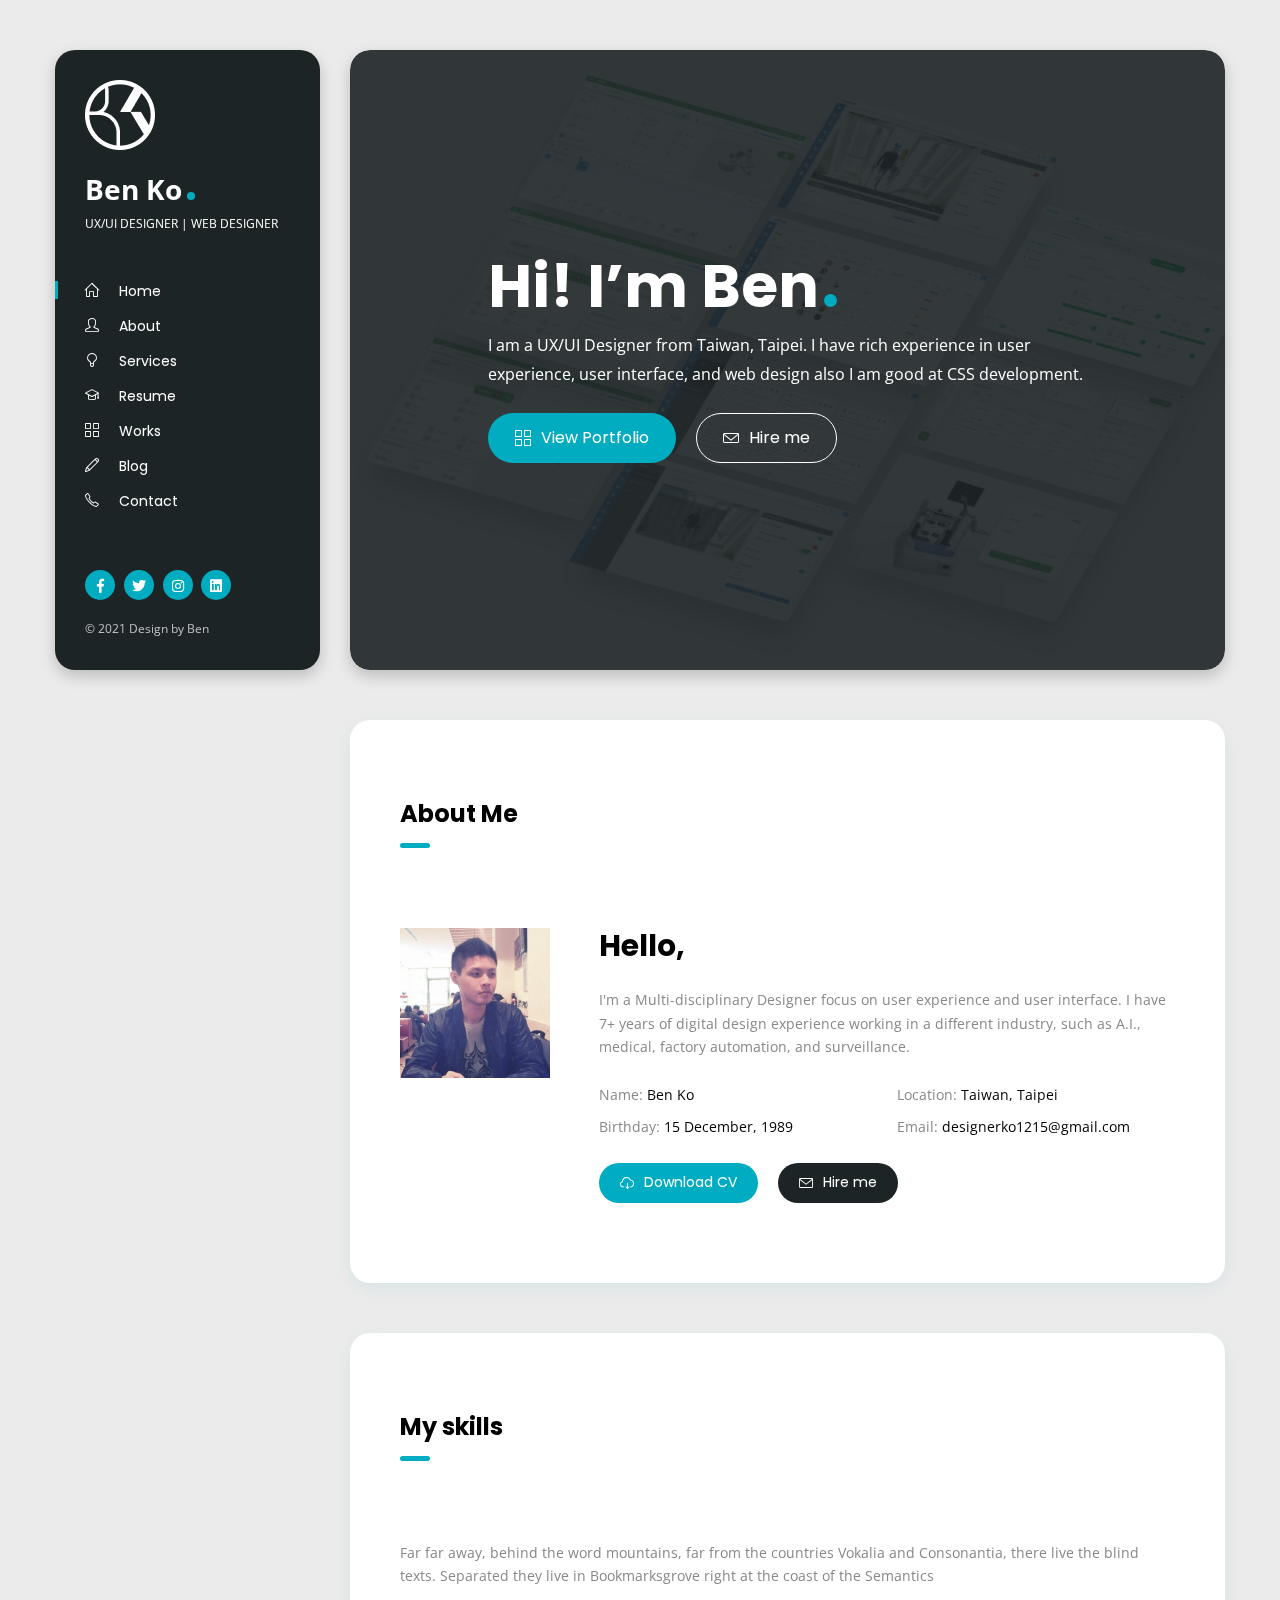
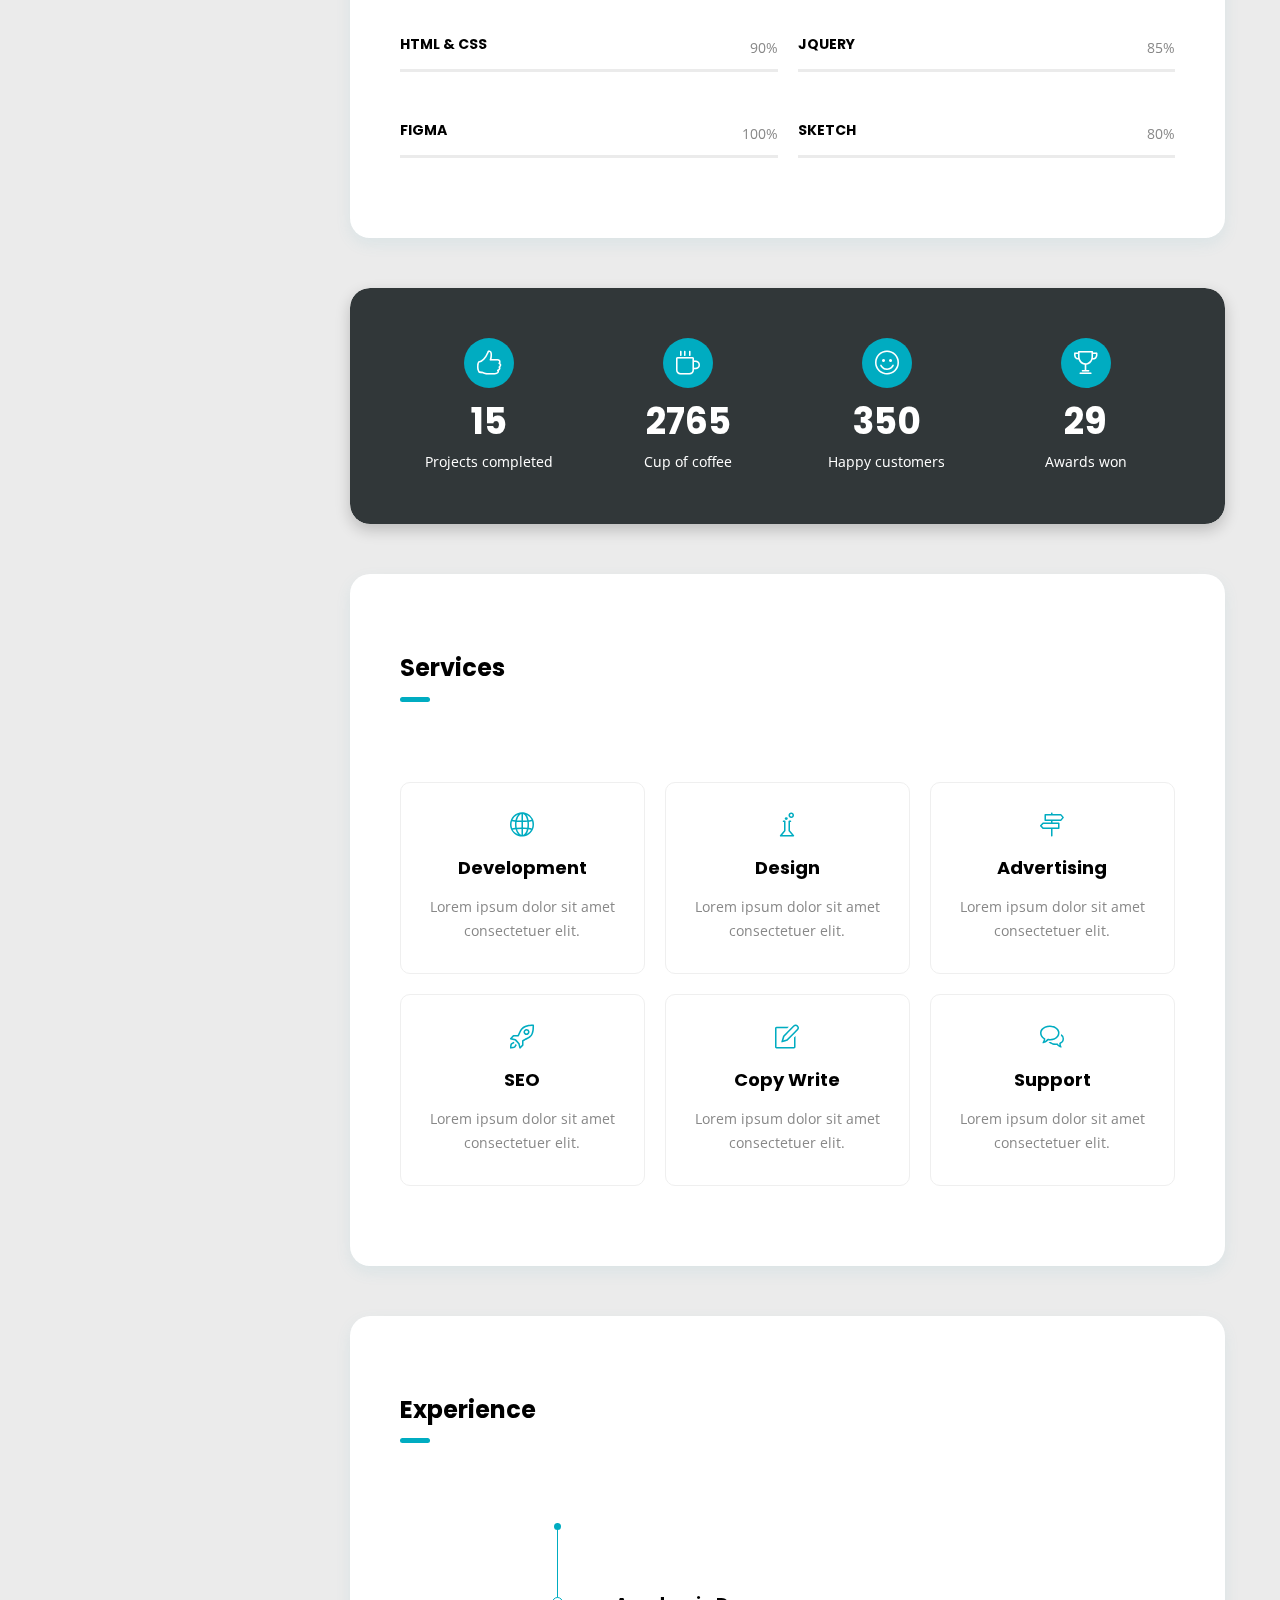
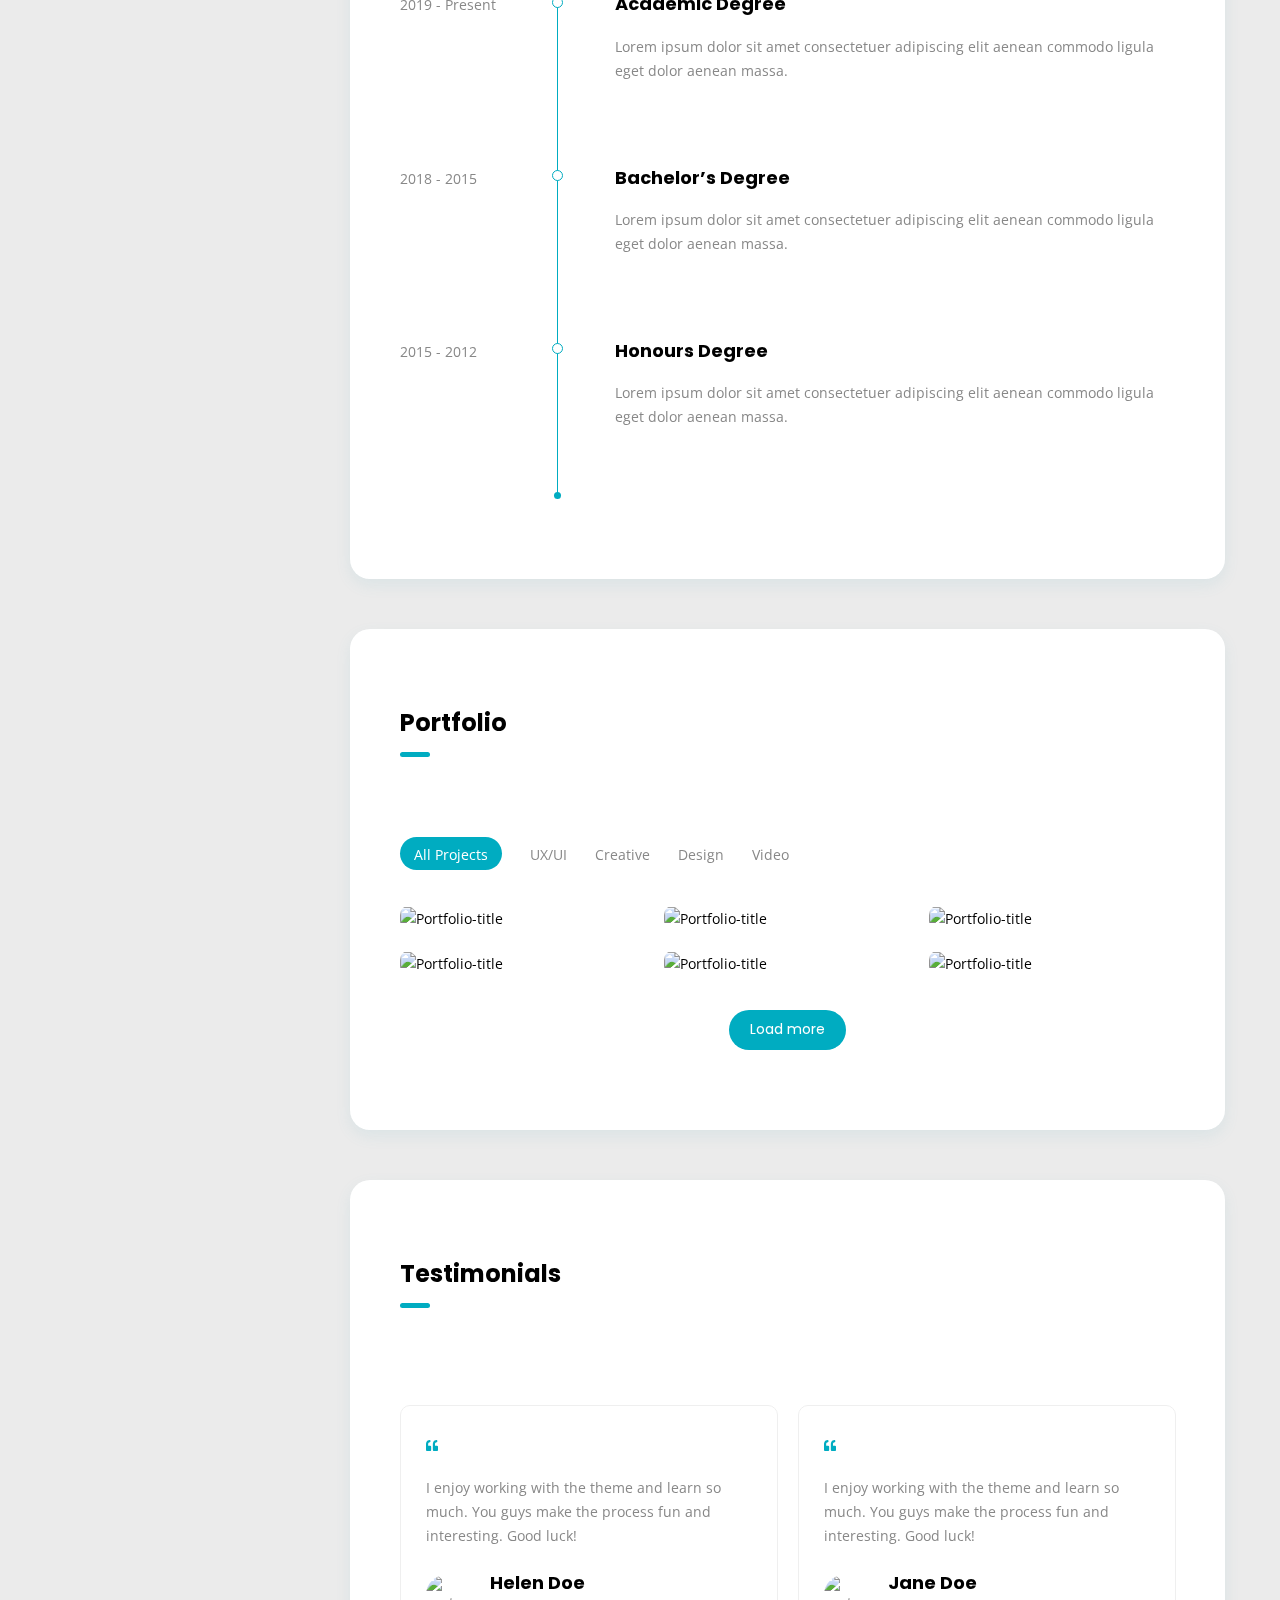
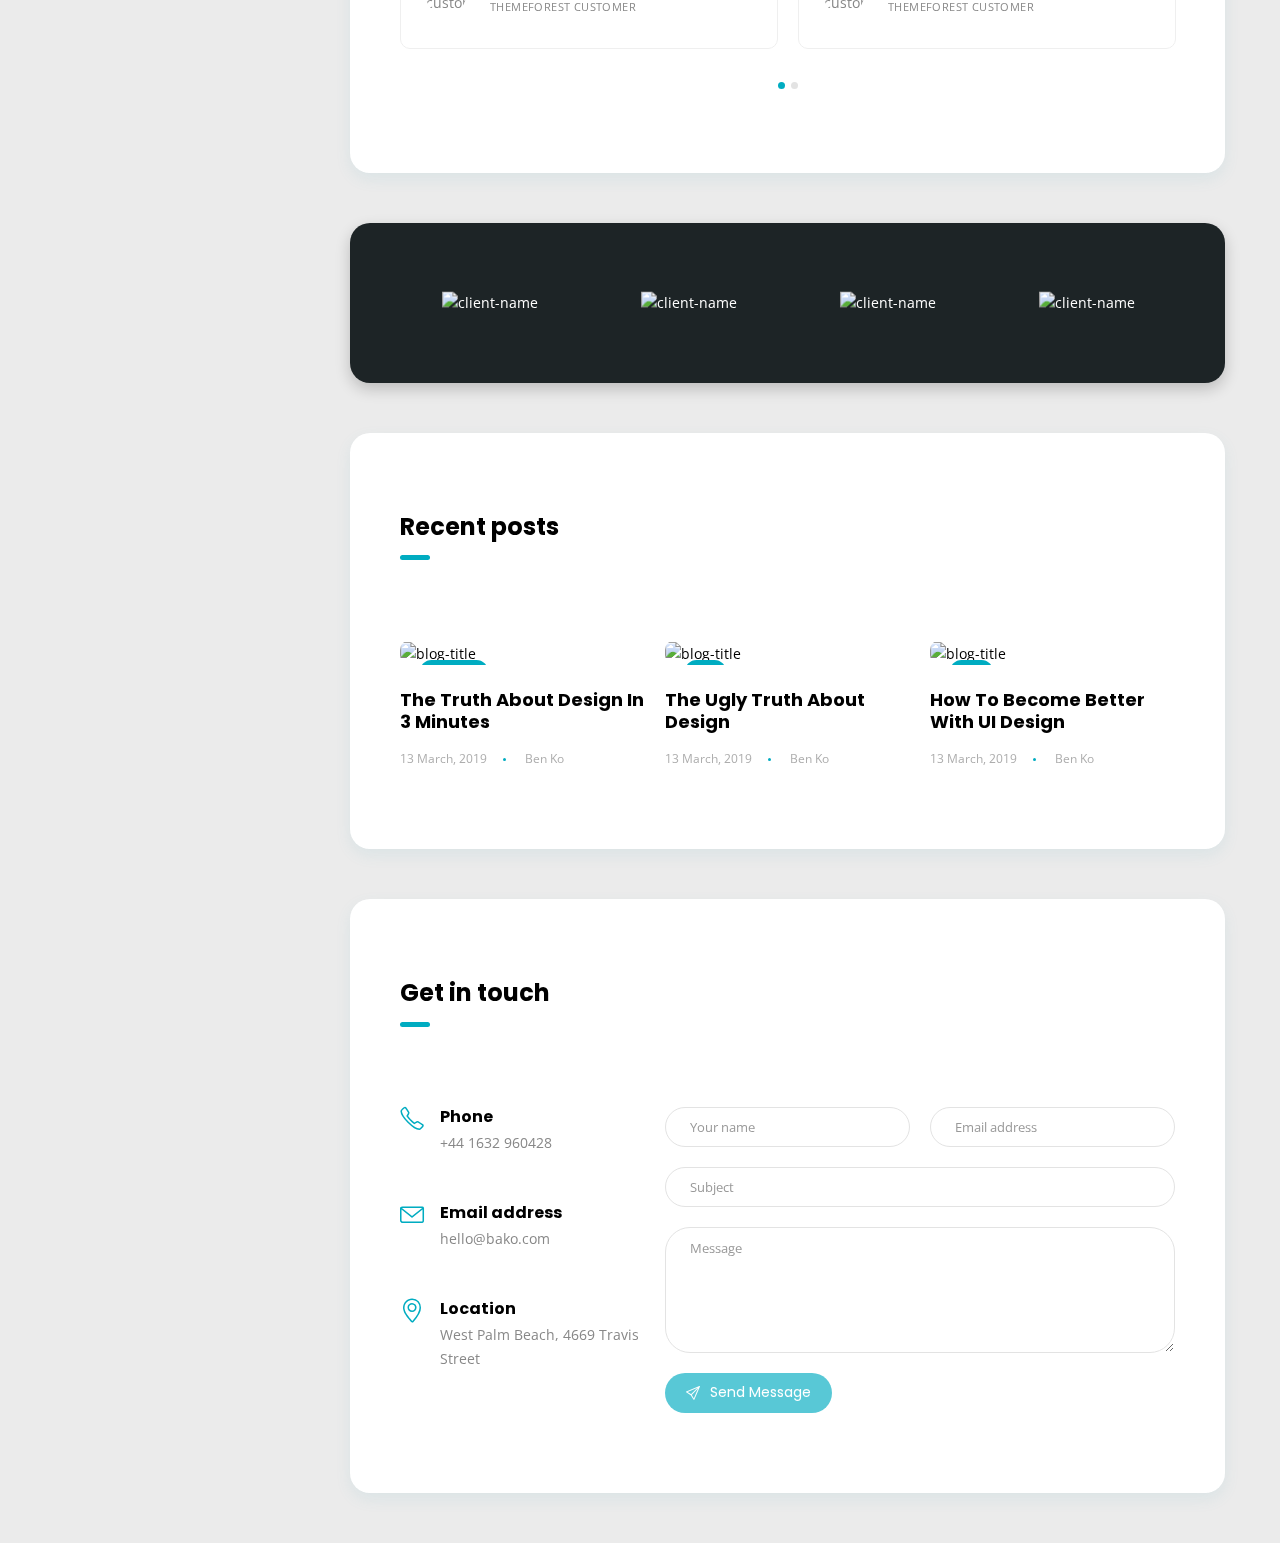
==== commit 2a231d37: "Update index.html" ====
--- a/index.html
+++ b/index.html
@@ -16,18 +16,23 @@
   <link rel="stylesheet" href="css/simplebar.css" type="text/css" media="all">
   <link rel="stylesheet" href="css/jquery.mCustomScrollbar.min.css" type="text/css" media="all">
   <link rel="stylesheet" href="css/style.css" type="text/css" media="all">
-  <!-- Global site tag (gtag.js) - Google Analytics -->
-  <script async src="https://www.googletagmanager.com/gtag/js?id=G-PLSPQZ0LK2"></script>
-  <script>
-    window.dataLayer = window.dataLayer || [];
-    function gtag() { dataLayer.push(arguments); }
-    gtag('js', new Date());
-
-    gtag('config', 'G-PLSPQZ0LK2');
-  </script>
+  <!-- Google Tag Manager -->
+  <script>(function (w, d, s, l, i) {
+      w[l] = w[l] || []; w[l].push({
+        'gtm.start':
+          new Date().getTime(), event: 'gtm.js'
+      }); var f = d.getElementsByTagName(s)[0],
+        j = d.createElement(s), dl = l != 'dataLayer' ? '&l=' + l : ''; j.async = true; j.src =
+          'https://www.googletagmanager.com/gtm.js?id=' + i + dl; f.parentNode.insertBefore(j, f);
+    })(window, document, 'script', 'dataLayer', 'GTM-MMMJHST');</script>
+  <!-- End Google Tag Manager -->
 </head>
 
 <body>
+  <!-- Google Tag Manager (noscript) -->
+  <noscript><iframe src="https://www.googletagmanager.com/ns.html?id=GTM-MMMJHST" height="0" width="0"
+      style="display:none;visibility:hidden"></iframe></noscript>
+  <!-- End Google Tag Manager (noscript) -->
 
   <!-- preloader -->
   <div id="preloader">
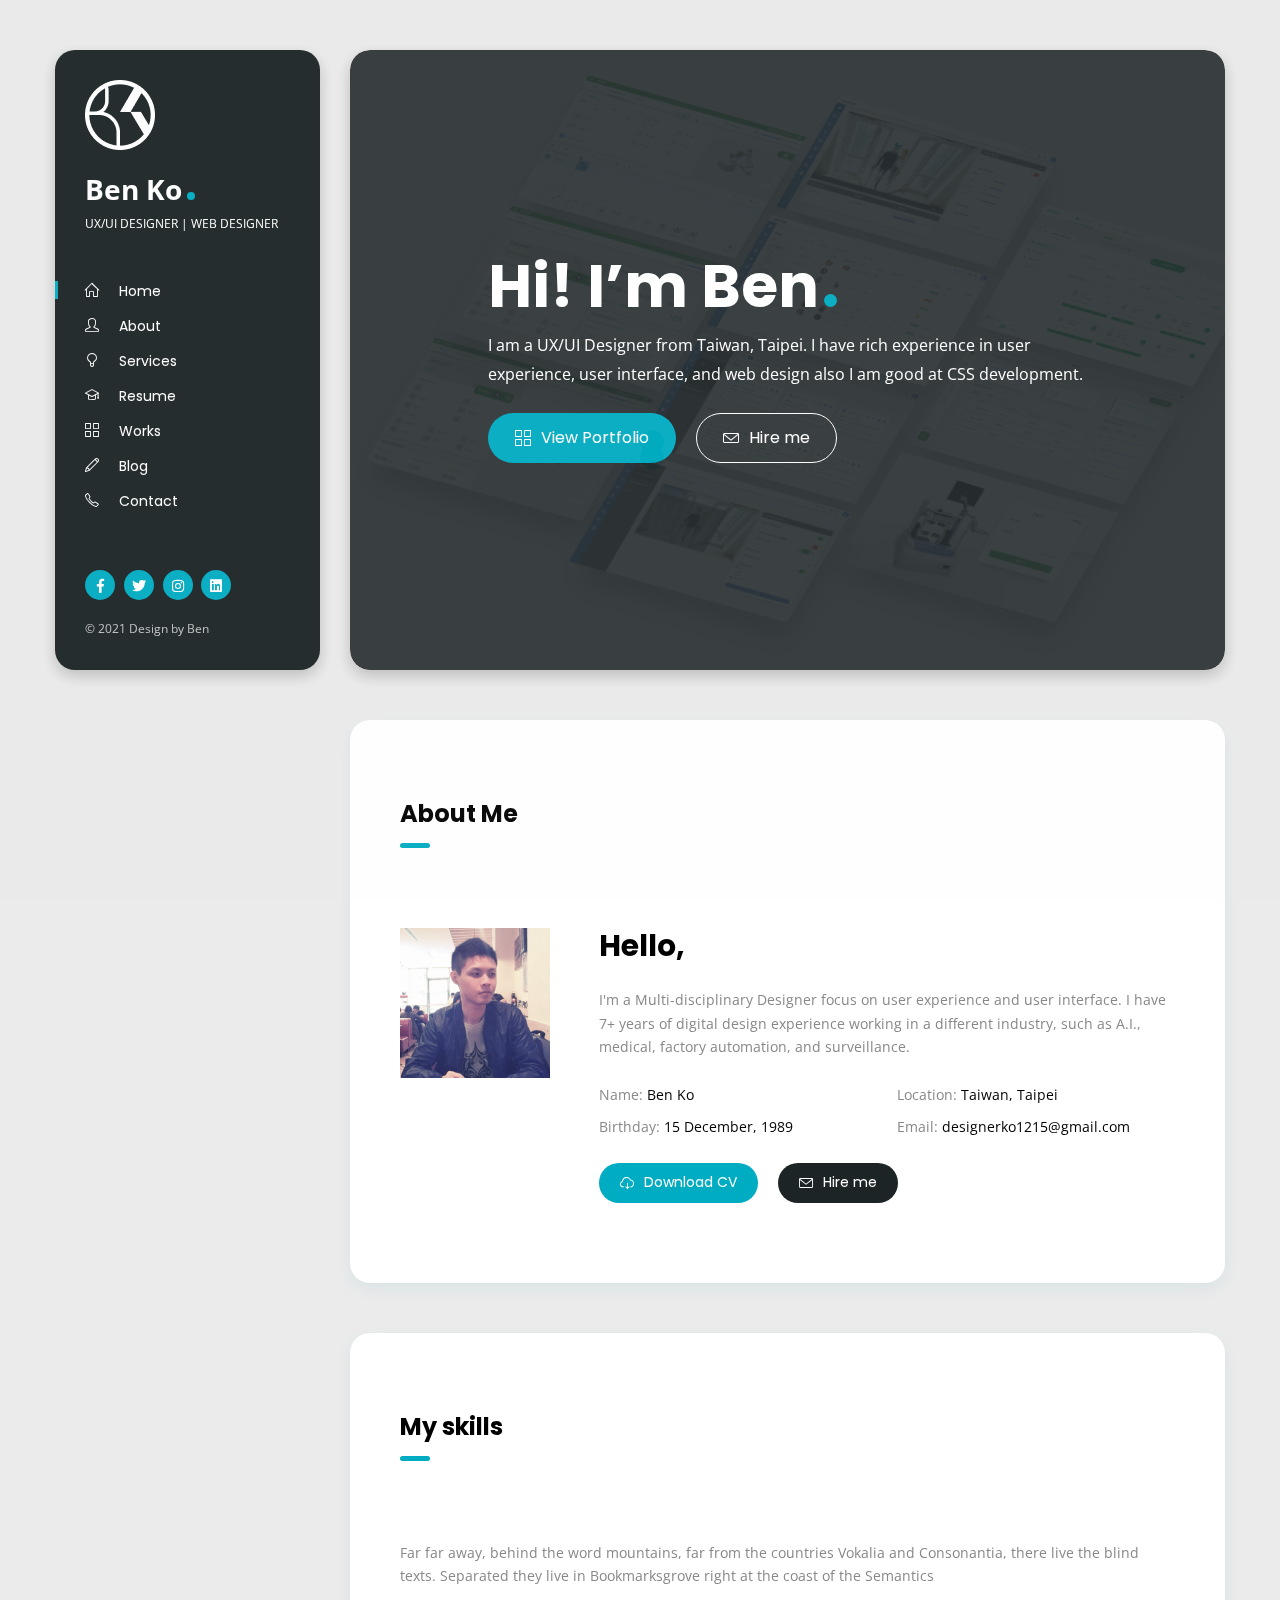
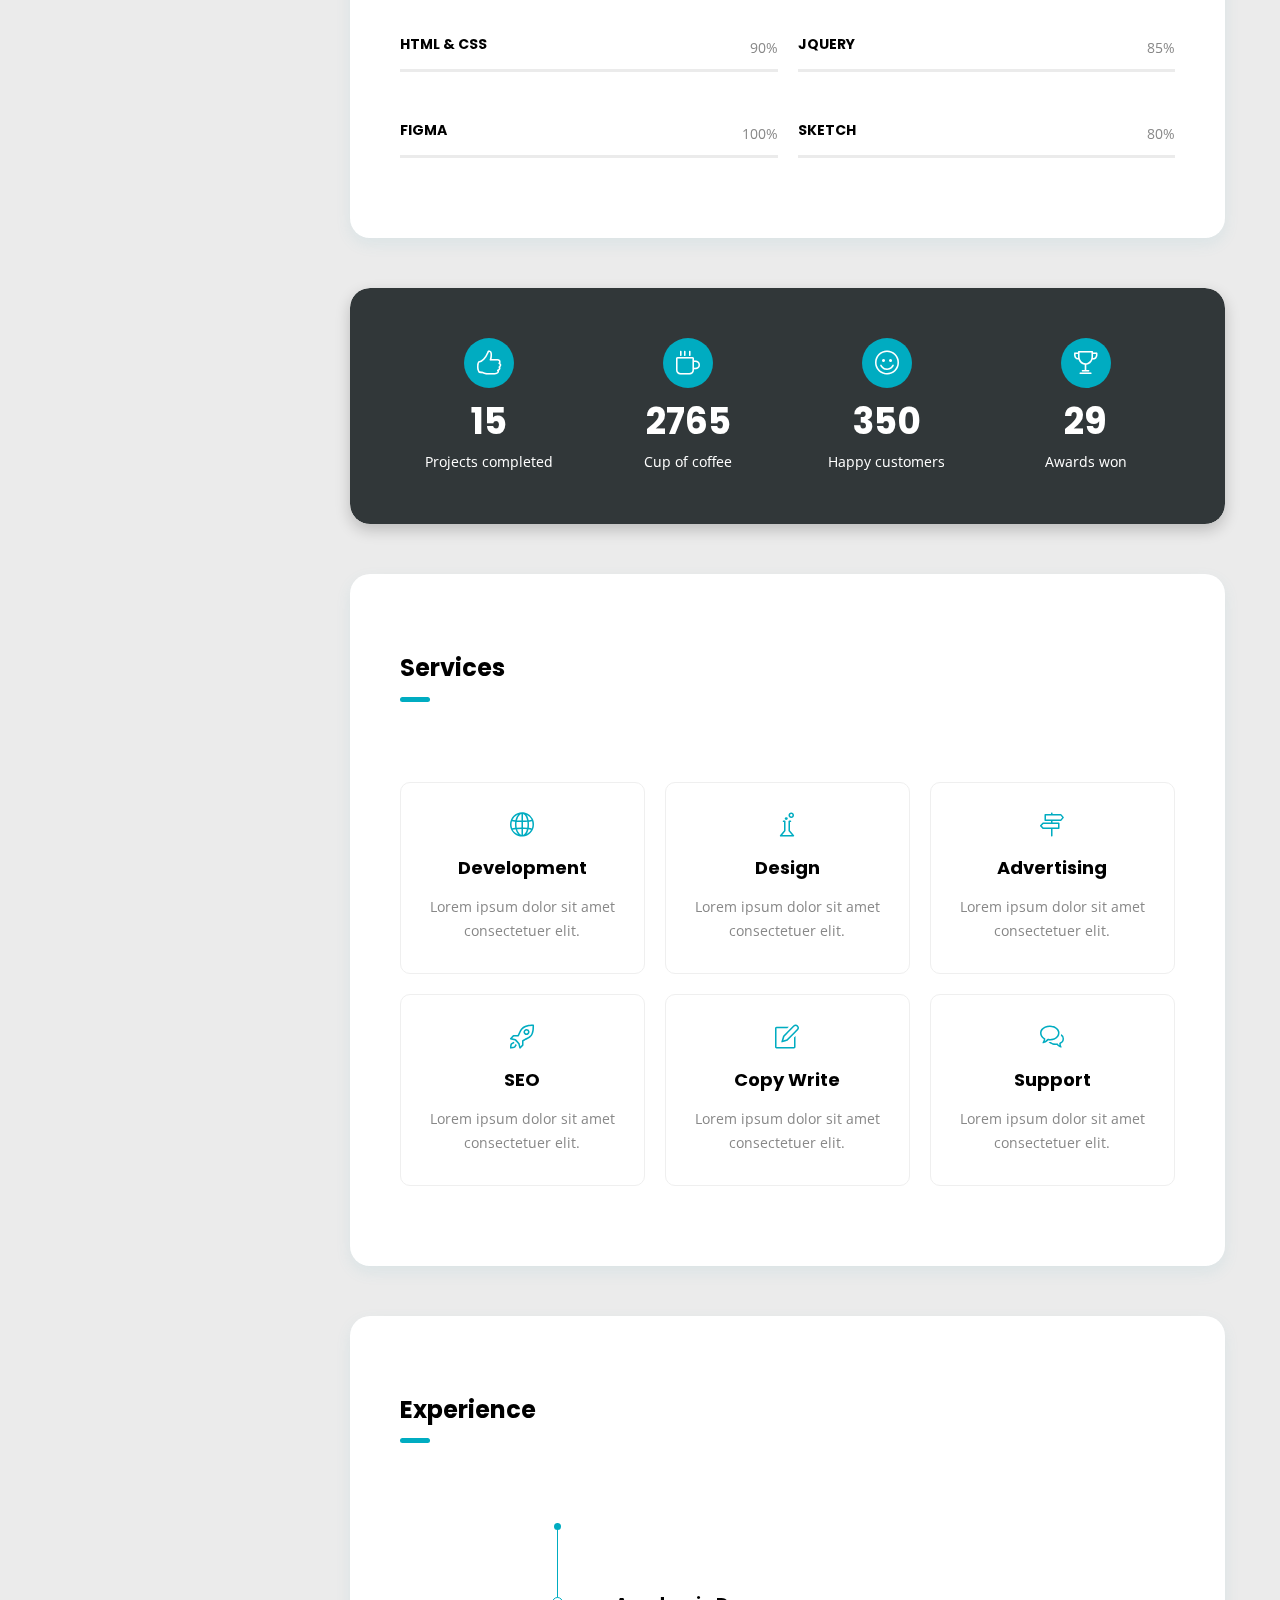
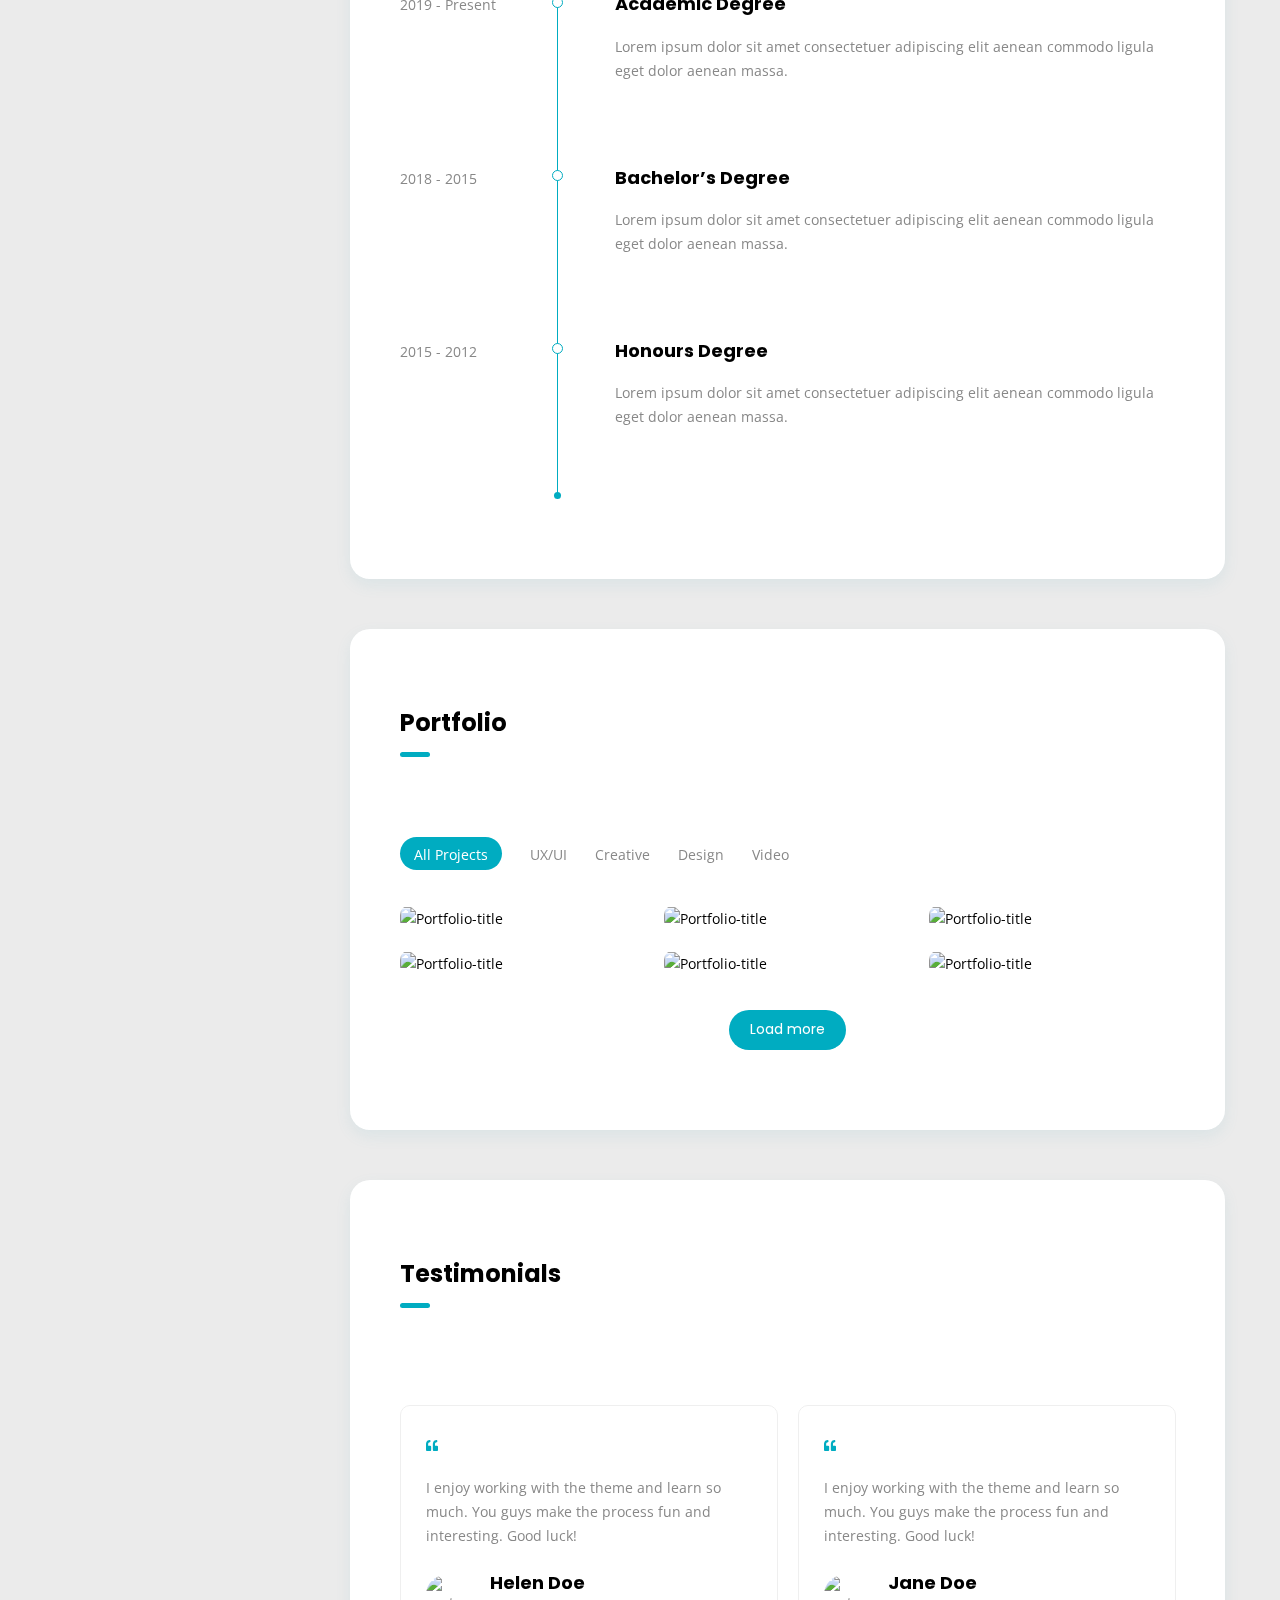
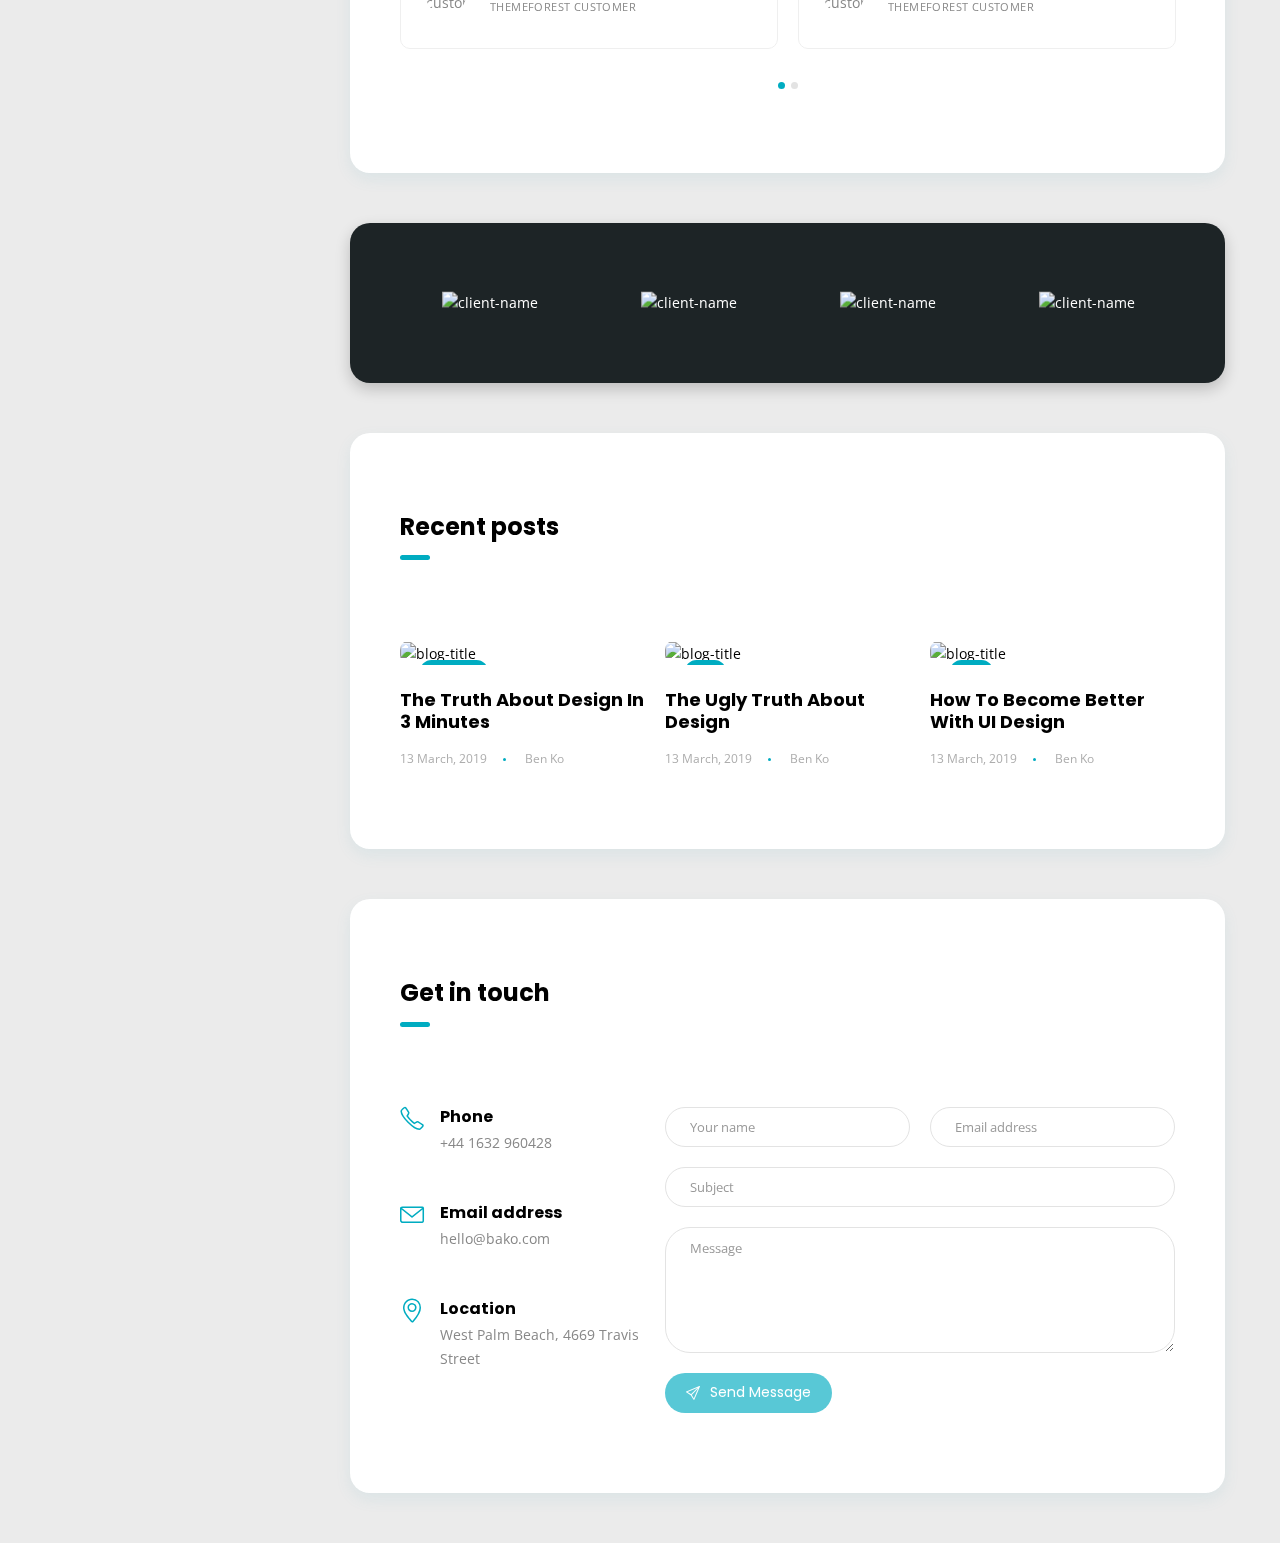
==== commit e8a9525b: "Update index.html" ====
--- a/index.html
+++ b/index.html
@@ -2,20 +2,6 @@
 <html lang="en-US">
 
 <head>
-  <meta http-equiv="Content-Type" content="text/html; charset=UTF-8">
-  <title>Ben Ko - Website</title>
-  <meta name="description" content="Ben Ko - Personal Portfolio & Resume HTML Template">
-  <meta name="viewport" content="width=device-width, initial-scale=1, maximum-scale=1">
-  <link rel="shortcut icon" type="image/x-icon" href="../images/favicon.png">
-
-  <!-- STYLESHEETS -->
-  <link rel="stylesheet" href="css/bootstrap.min.css" type="text/css" media="all">
-  <link rel="stylesheet" href="css/all.min.css" type="text/css" media="all">
-  <link rel="stylesheet" href="css/simple-line-icons.css" type="text/css" media="all">
-  <link rel="stylesheet" href="css/slick.css" type="text/css" media="all">
-  <link rel="stylesheet" href="css/simplebar.css" type="text/css" media="all">
-  <link rel="stylesheet" href="css/jquery.mCustomScrollbar.min.css" type="text/css" media="all">
-  <link rel="stylesheet" href="css/style.css" type="text/css" media="all">
   <!-- Google Tag Manager -->
   <script>(function (w, d, s, l, i) {
       w[l] = w[l] || []; w[l].push({
@@ -26,6 +12,21 @@
           'https://www.googletagmanager.com/gtm.js?id=' + i + dl; f.parentNode.insertBefore(j, f);
     })(window, document, 'script', 'dataLayer', 'GTM-MMMJHST');</script>
   <!-- End Google Tag Manager -->
+  
+  <meta http-equiv="Content-Type" content="text/html; charset=UTF-8">
+  <title>Ben Ko - Website</title>
+  <meta name="description" content="Ben Ko - Personal Portfolio & Resume HTML Template">
+  <meta name="viewport" content="width=device-width, initial-scale=1, maximum-scale=1">
+  <link rel="shortcut icon" type="image/x-icon" href="../images/favicon.png">
+
+  <!-- STYLESHEETS -->
+  <link rel="stylesheet" href="css/bootstrap.min.css" type="text/css" media="all">
+  <link rel="stylesheet" href="css/all.min.css" type="text/css" media="all">
+  <link rel="stylesheet" href="css/simple-line-icons.css" type="text/css" media="all">
+  <link rel="stylesheet" href="css/slick.css" type="text/css" media="all">
+  <link rel="stylesheet" href="css/simplebar.css" type="text/css" media="all">
+  <link rel="stylesheet" href="css/jquery.mCustomScrollbar.min.css" type="text/css" media="all">
+  <link rel="stylesheet" href="css/style.css" type="text/css" media="all">
 </head>
 
 <body>
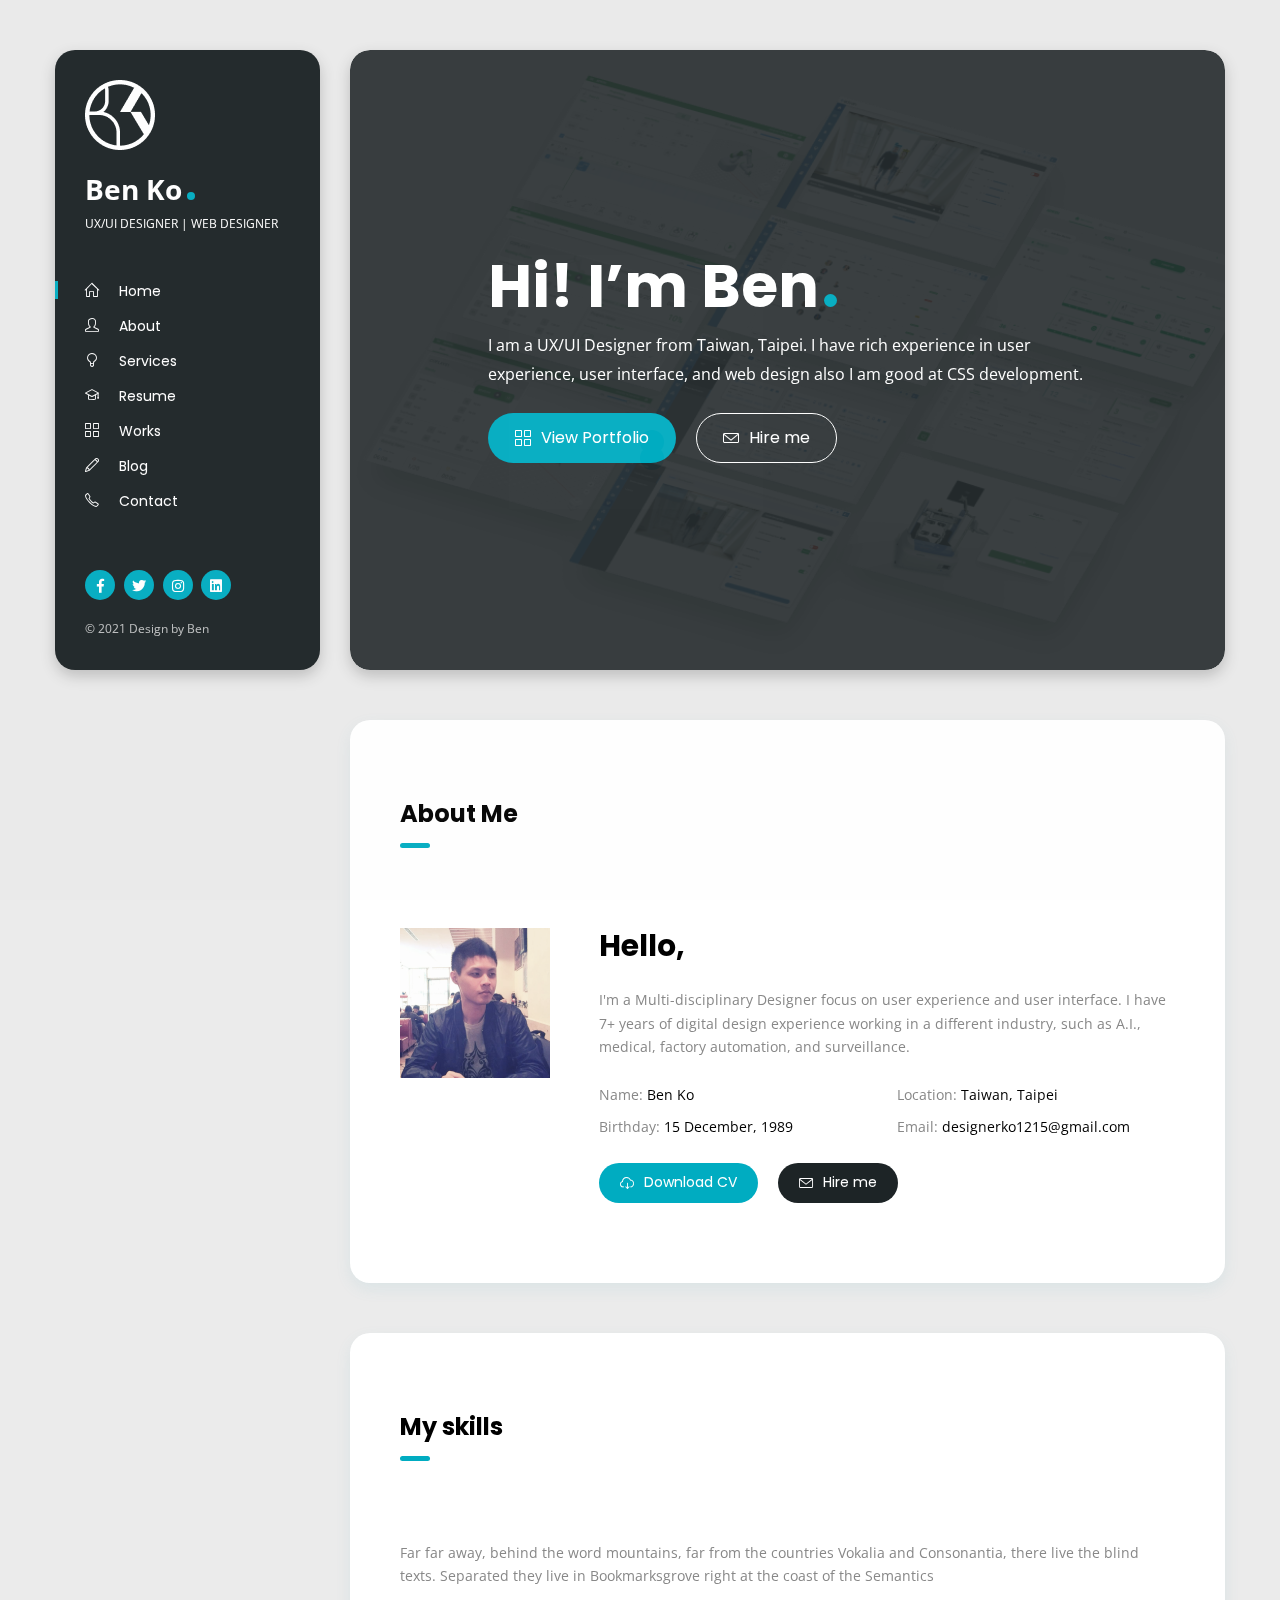
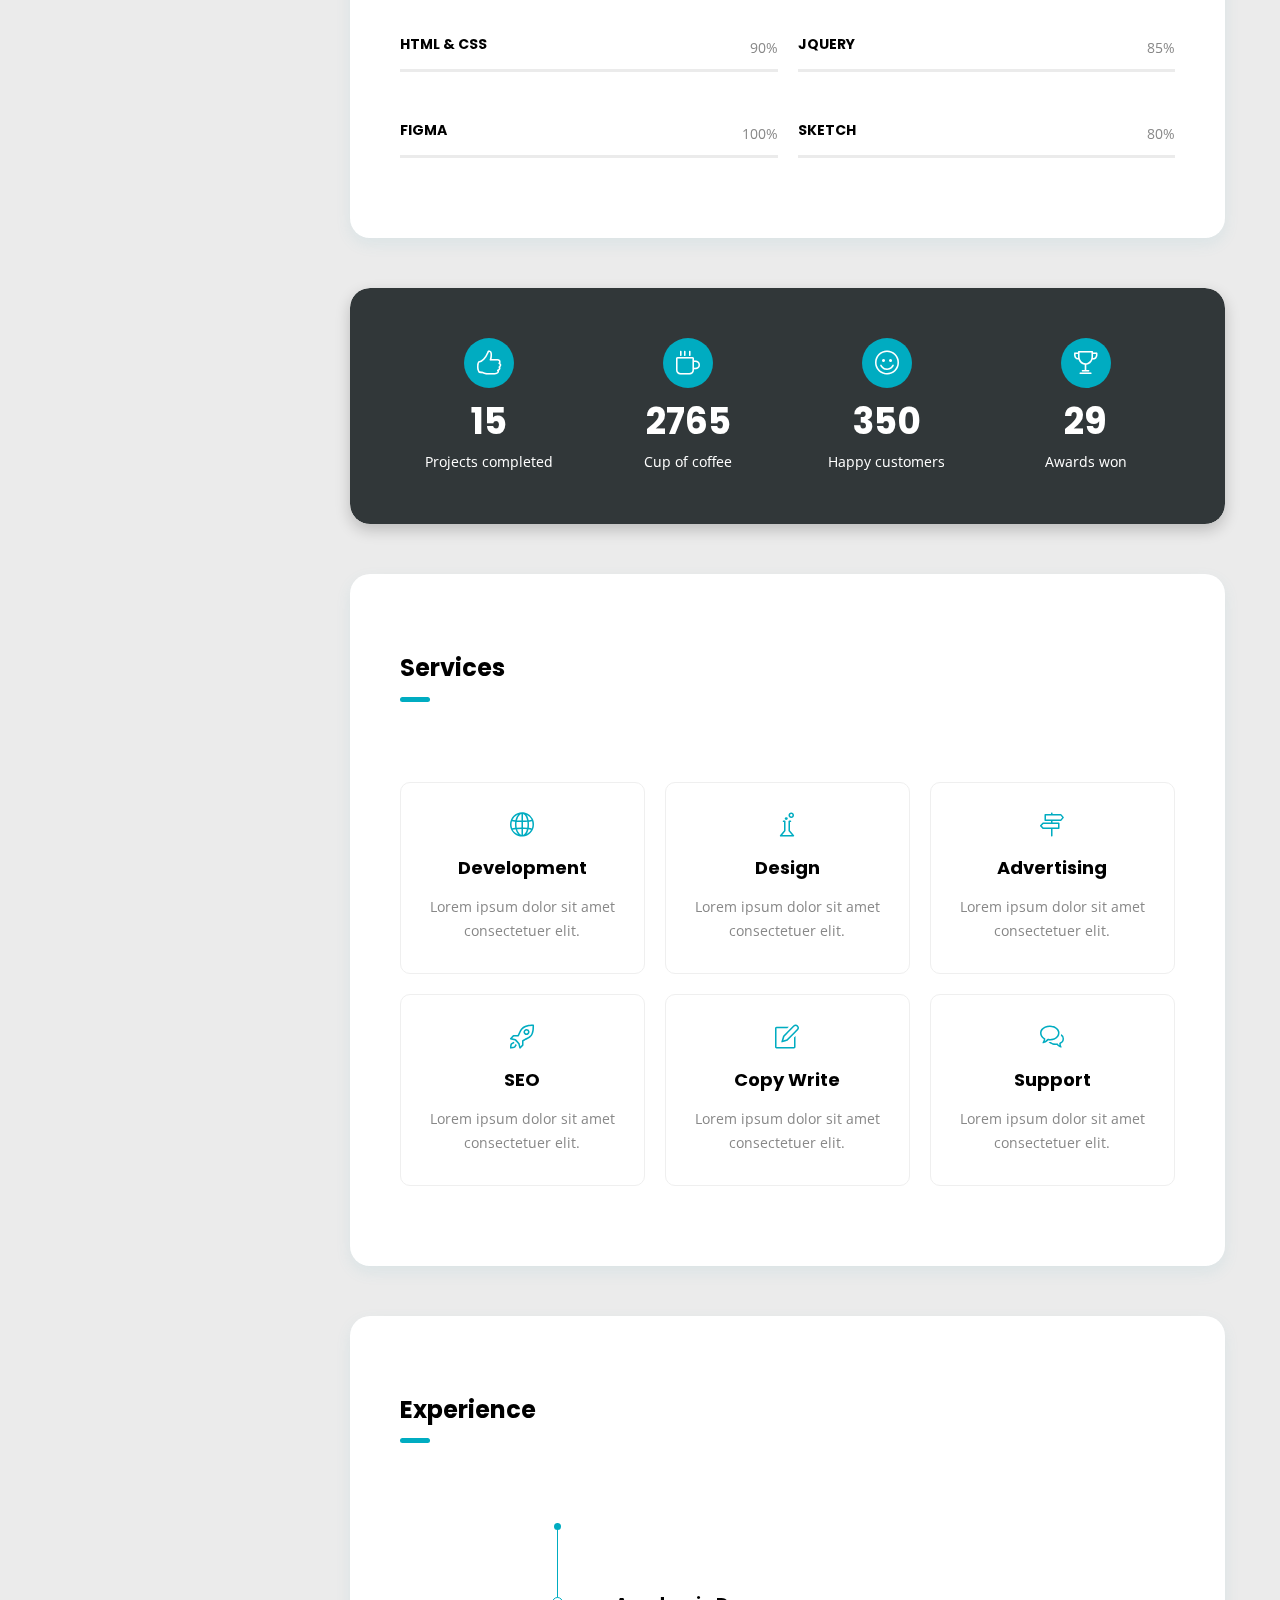
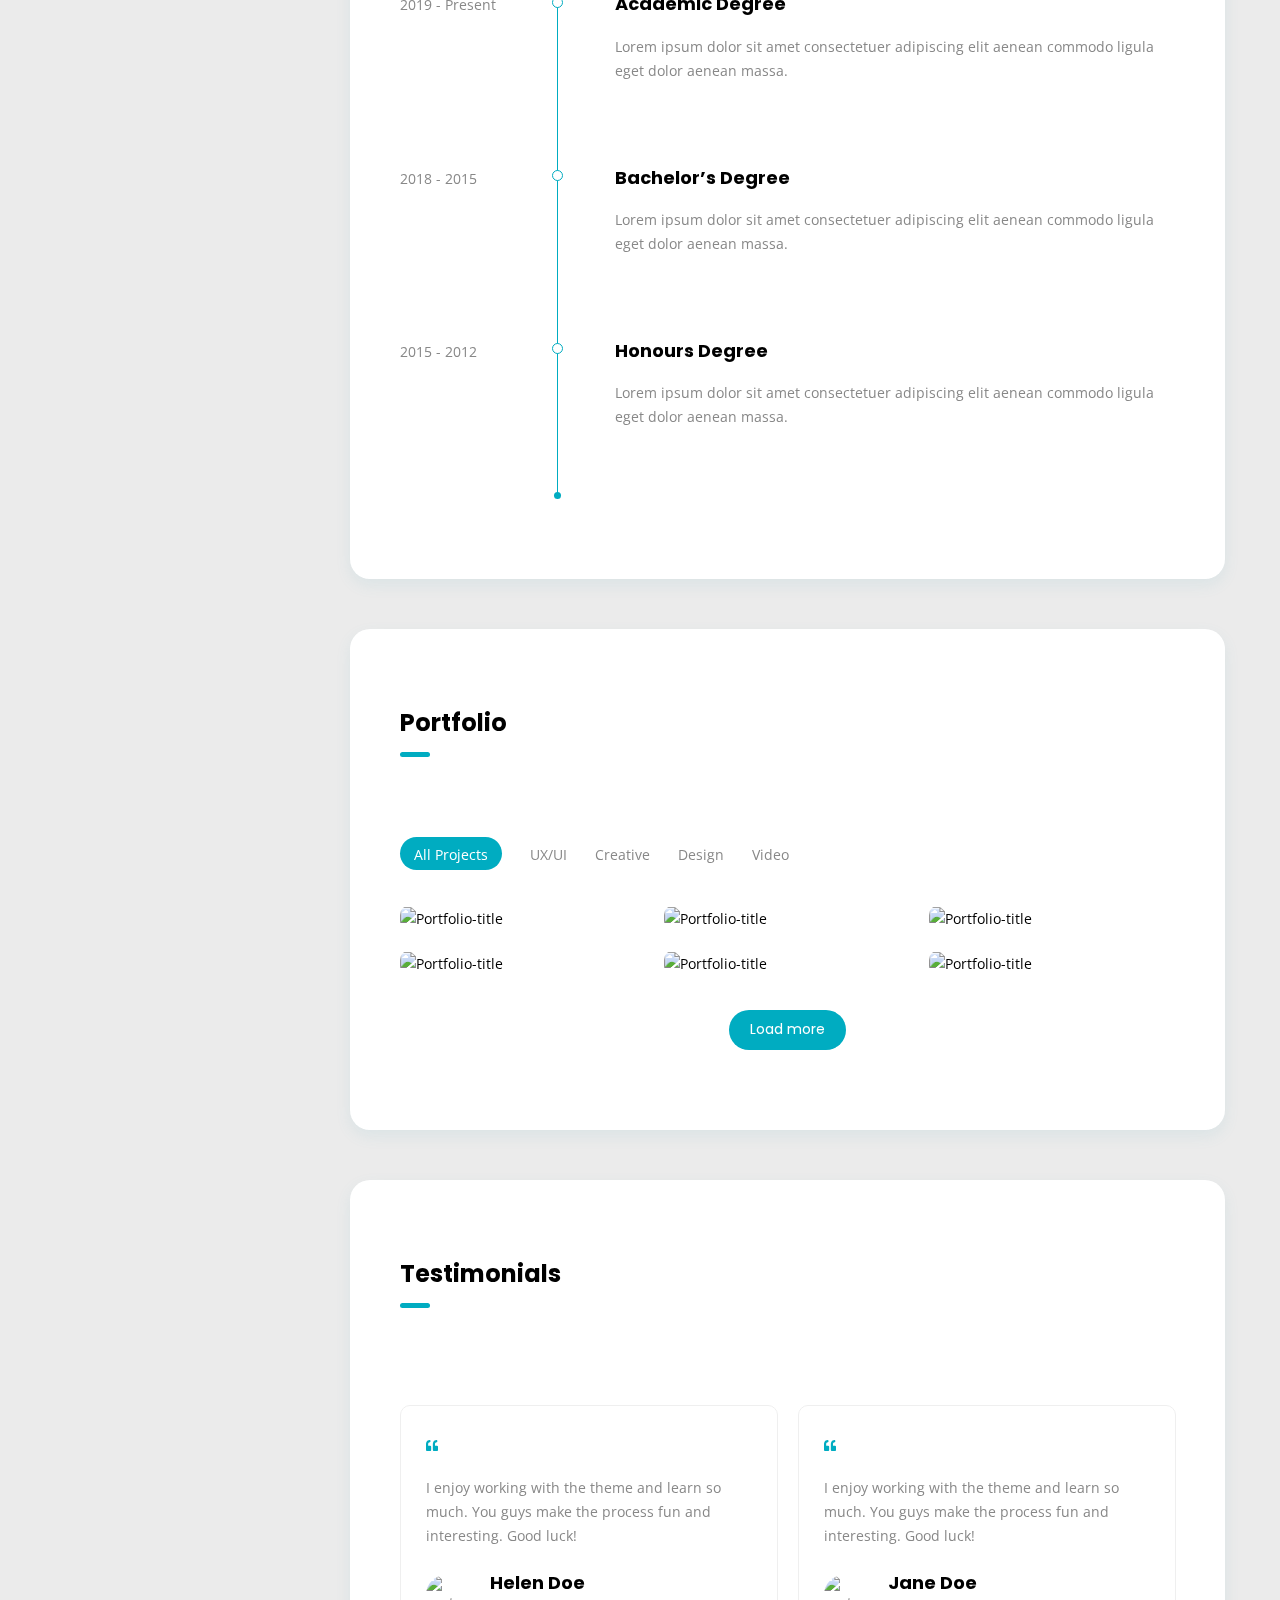
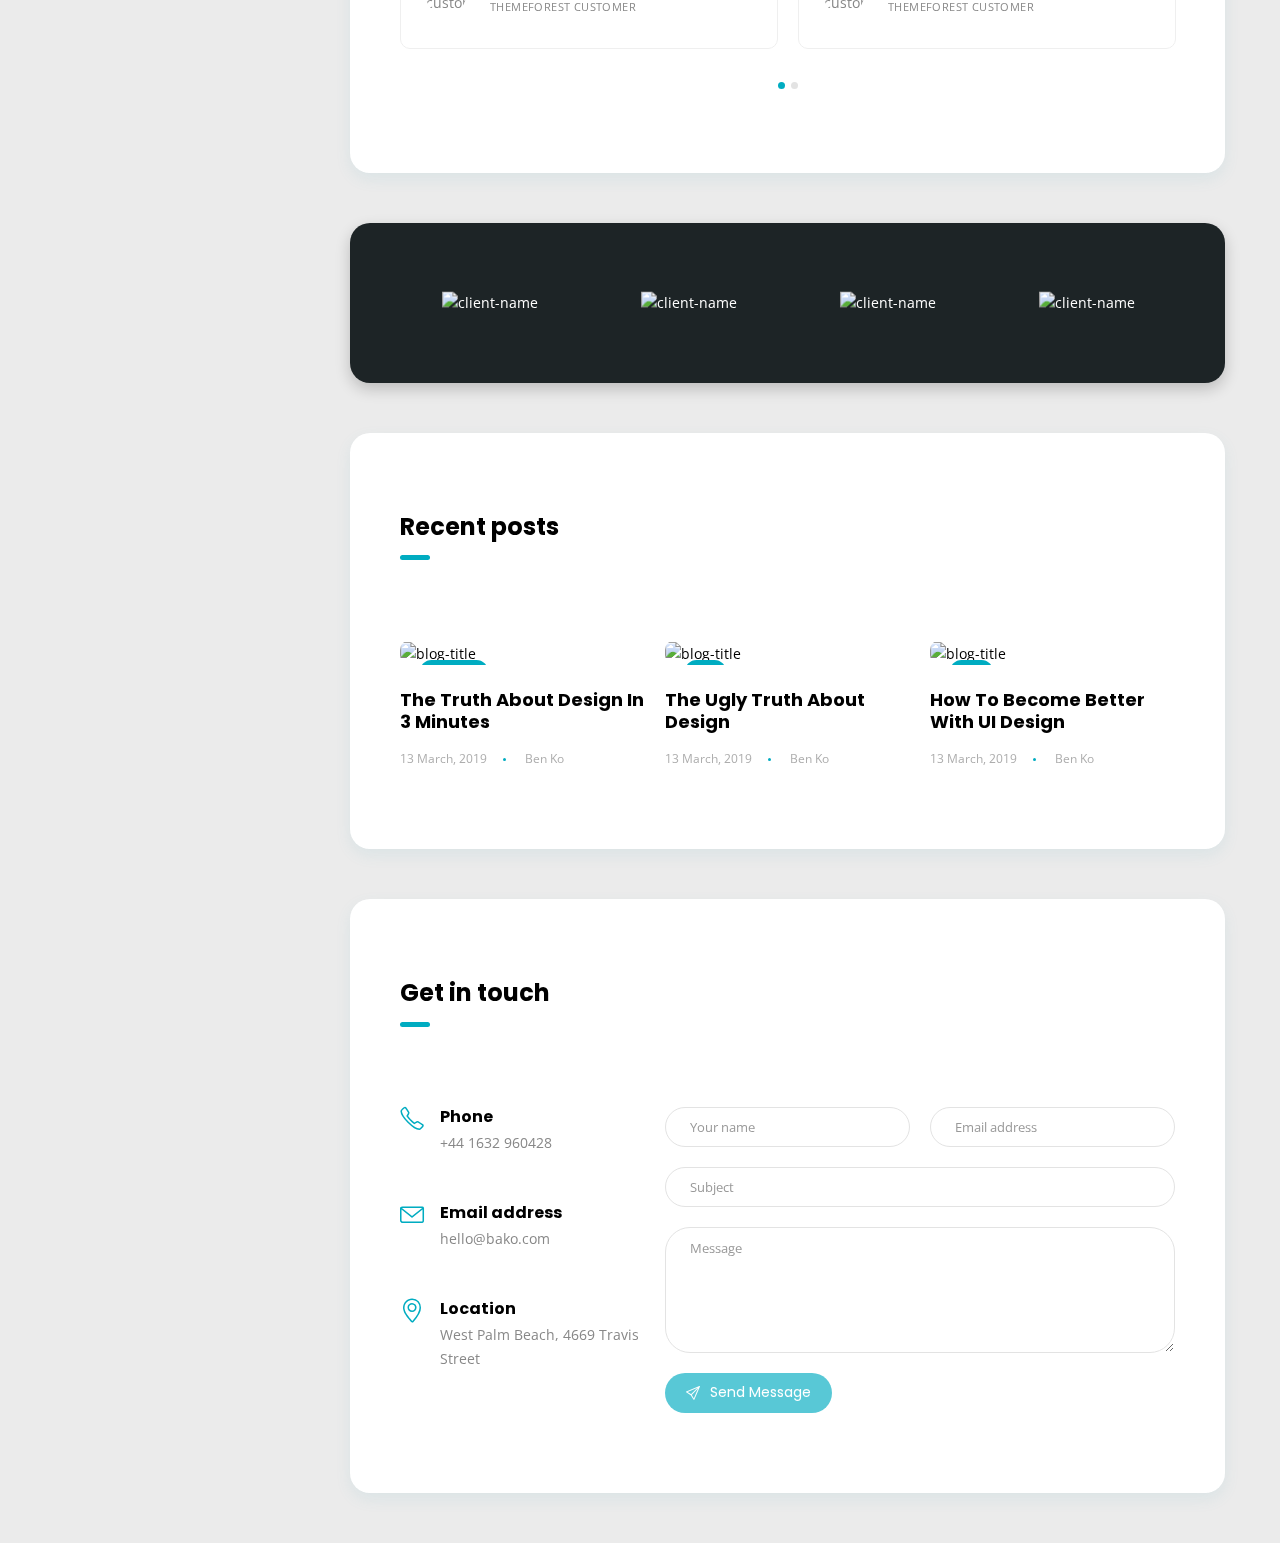
==== commit e7352373: "Update index.html" ====
--- a/index.html
+++ b/index.html
@@ -2,6 +2,20 @@
 <html lang="en-US">
 
 <head>
+  <meta http-equiv="Content-Type" content="text/html; charset=UTF-8">
+  <title>Ben Ko - Website</title>
+  <meta name="description" content="Ben Ko - Personal Portfolio & Resume HTML Template">
+  <meta name="viewport" content="width=device-width, initial-scale=1, maximum-scale=1">
+  <link rel="shortcut icon" type="image/x-icon" href="../images/favicon.png">
+
+  <!-- STYLESHEETS -->
+  <link rel="stylesheet" href="css/bootstrap.min.css" type="text/css" media="all">
+  <link rel="stylesheet" href="css/all.min.css" type="text/css" media="all">
+  <link rel="stylesheet" href="css/simple-line-icons.css" type="text/css" media="all">
+  <link rel="stylesheet" href="css/slick.css" type="text/css" media="all">
+  <link rel="stylesheet" href="css/simplebar.css" type="text/css" media="all">
+  <link rel="stylesheet" href="css/jquery.mCustomScrollbar.min.css" type="text/css" media="all">
+  <link rel="stylesheet" href="css/style.css" type="text/css" media="all">
   <!-- Google Tag Manager -->
   <script>(function (w, d, s, l, i) {
       w[l] = w[l] || []; w[l].push({
@@ -12,21 +26,6 @@
           'https://www.googletagmanager.com/gtm.js?id=' + i + dl; f.parentNode.insertBefore(j, f);
     })(window, document, 'script', 'dataLayer', 'GTM-MMMJHST');</script>
   <!-- End Google Tag Manager -->
-  
-  <meta http-equiv="Content-Type" content="text/html; charset=UTF-8">
-  <title>Ben Ko - Website</title>
-  <meta name="description" content="Ben Ko - Personal Portfolio & Resume HTML Template">
-  <meta name="viewport" content="width=device-width, initial-scale=1, maximum-scale=1">
-  <link rel="shortcut icon" type="image/x-icon" href="../images/favicon.png">
-
-  <!-- STYLESHEETS -->
-  <link rel="stylesheet" href="css/bootstrap.min.css" type="text/css" media="all">
-  <link rel="stylesheet" href="css/all.min.css" type="text/css" media="all">
-  <link rel="stylesheet" href="css/simple-line-icons.css" type="text/css" media="all">
-  <link rel="stylesheet" href="css/slick.css" type="text/css" media="all">
-  <link rel="stylesheet" href="css/simplebar.css" type="text/css" media="all">
-  <link rel="stylesheet" href="css/jquery.mCustomScrollbar.min.css" type="text/css" media="all">
-  <link rel="stylesheet" href="css/style.css" type="text/css" media="all">
 </head>
 
 <body>
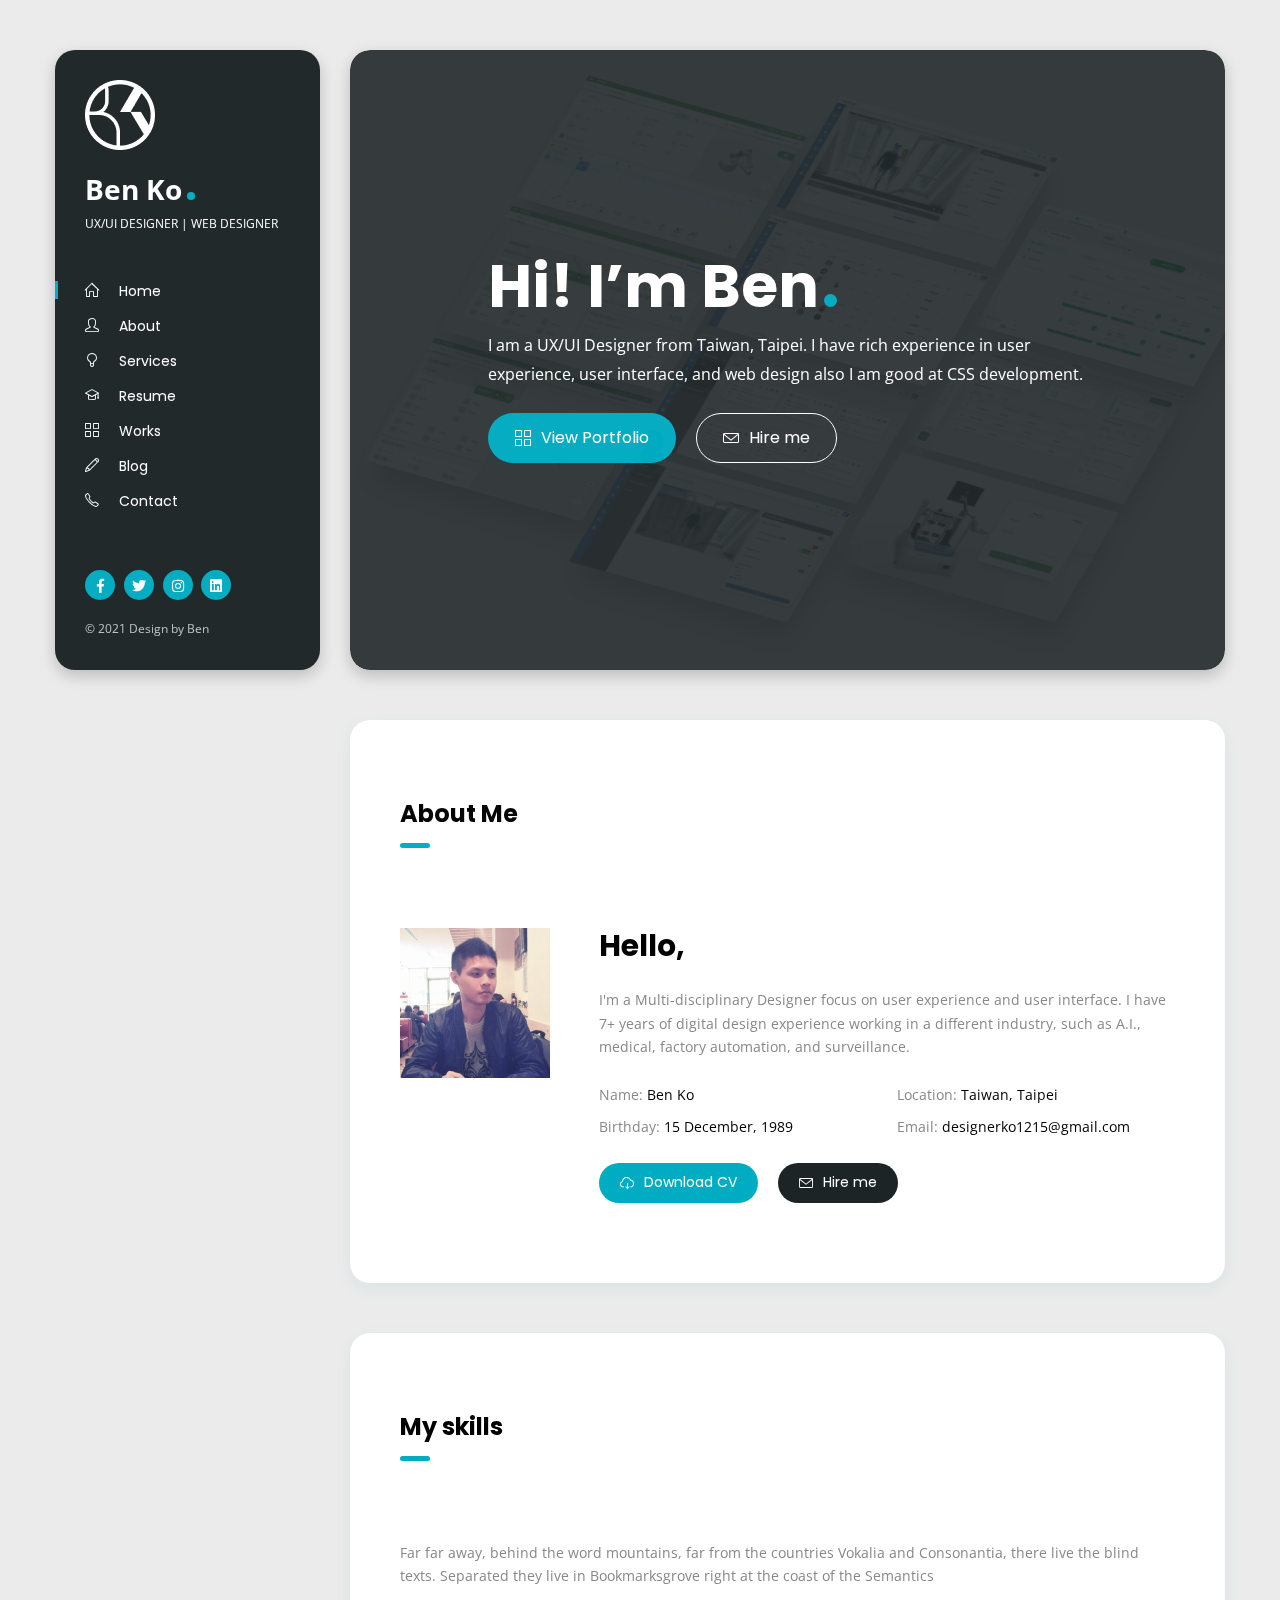
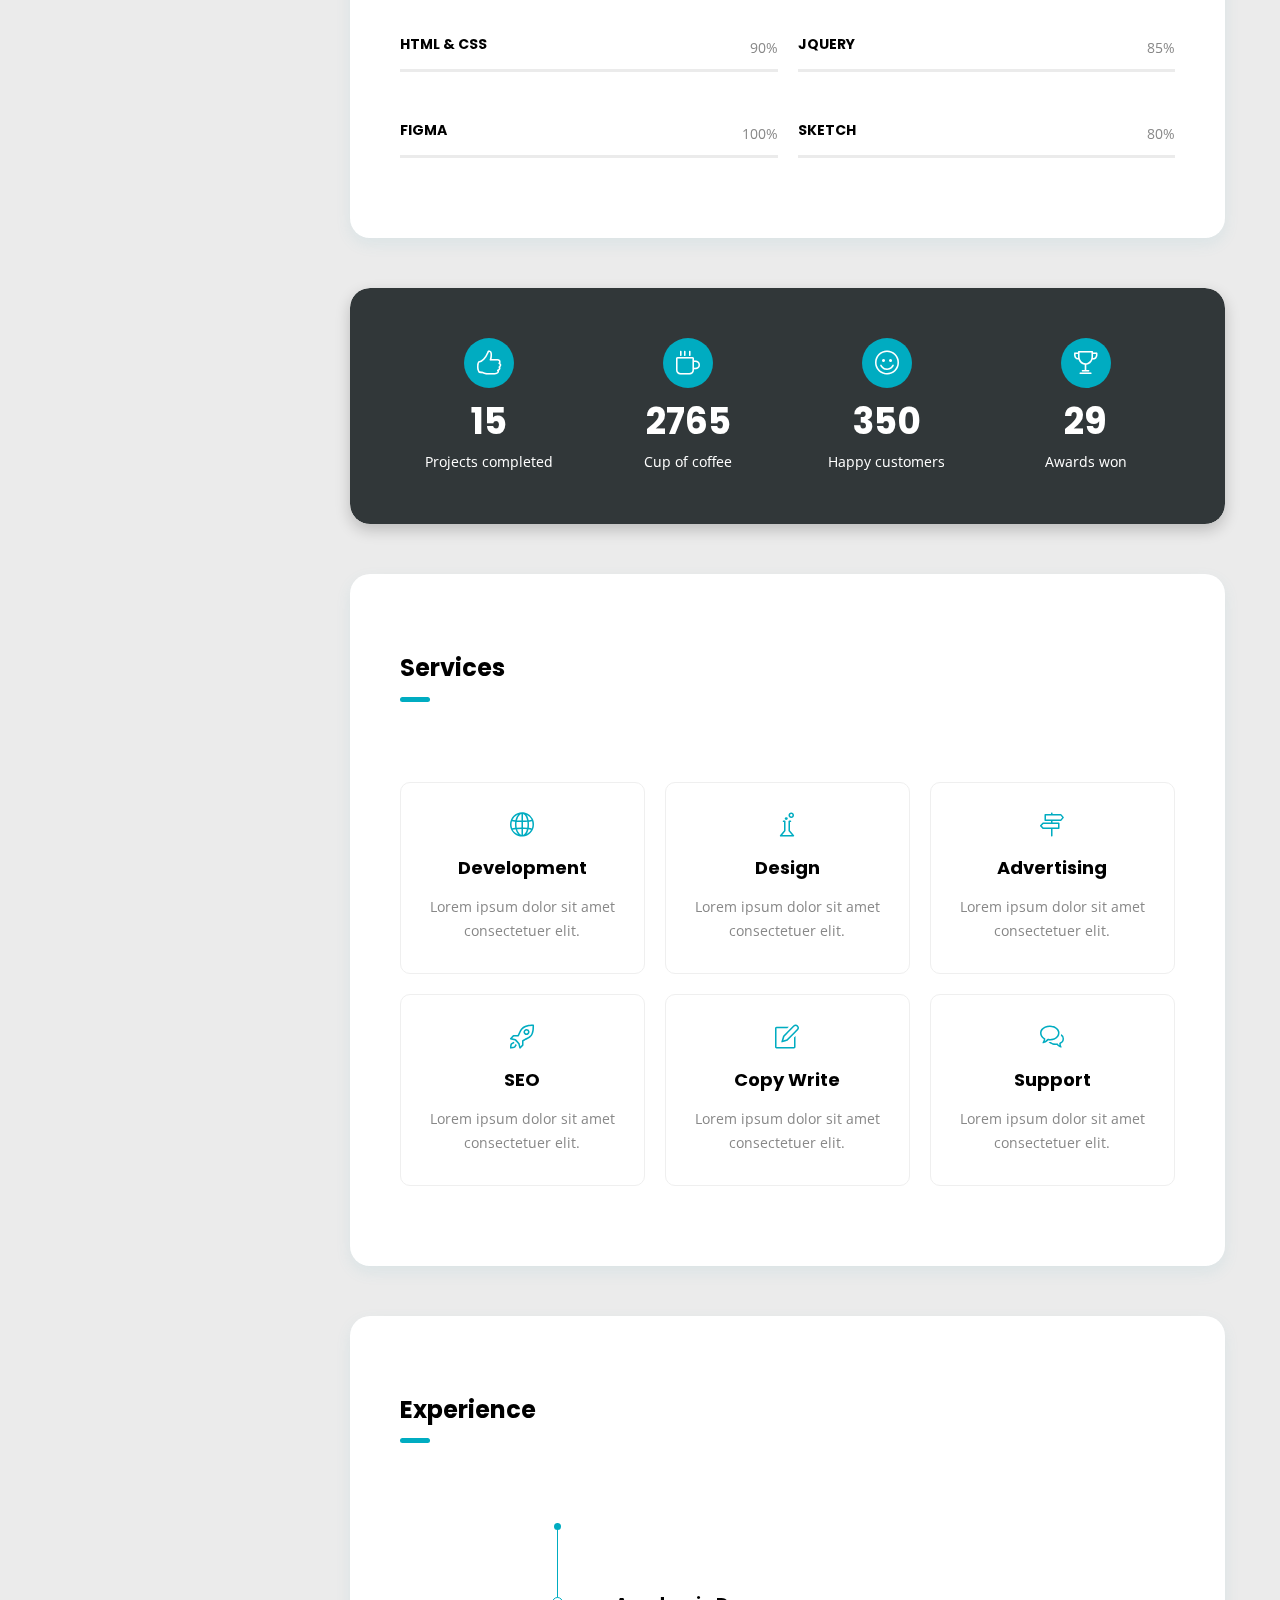
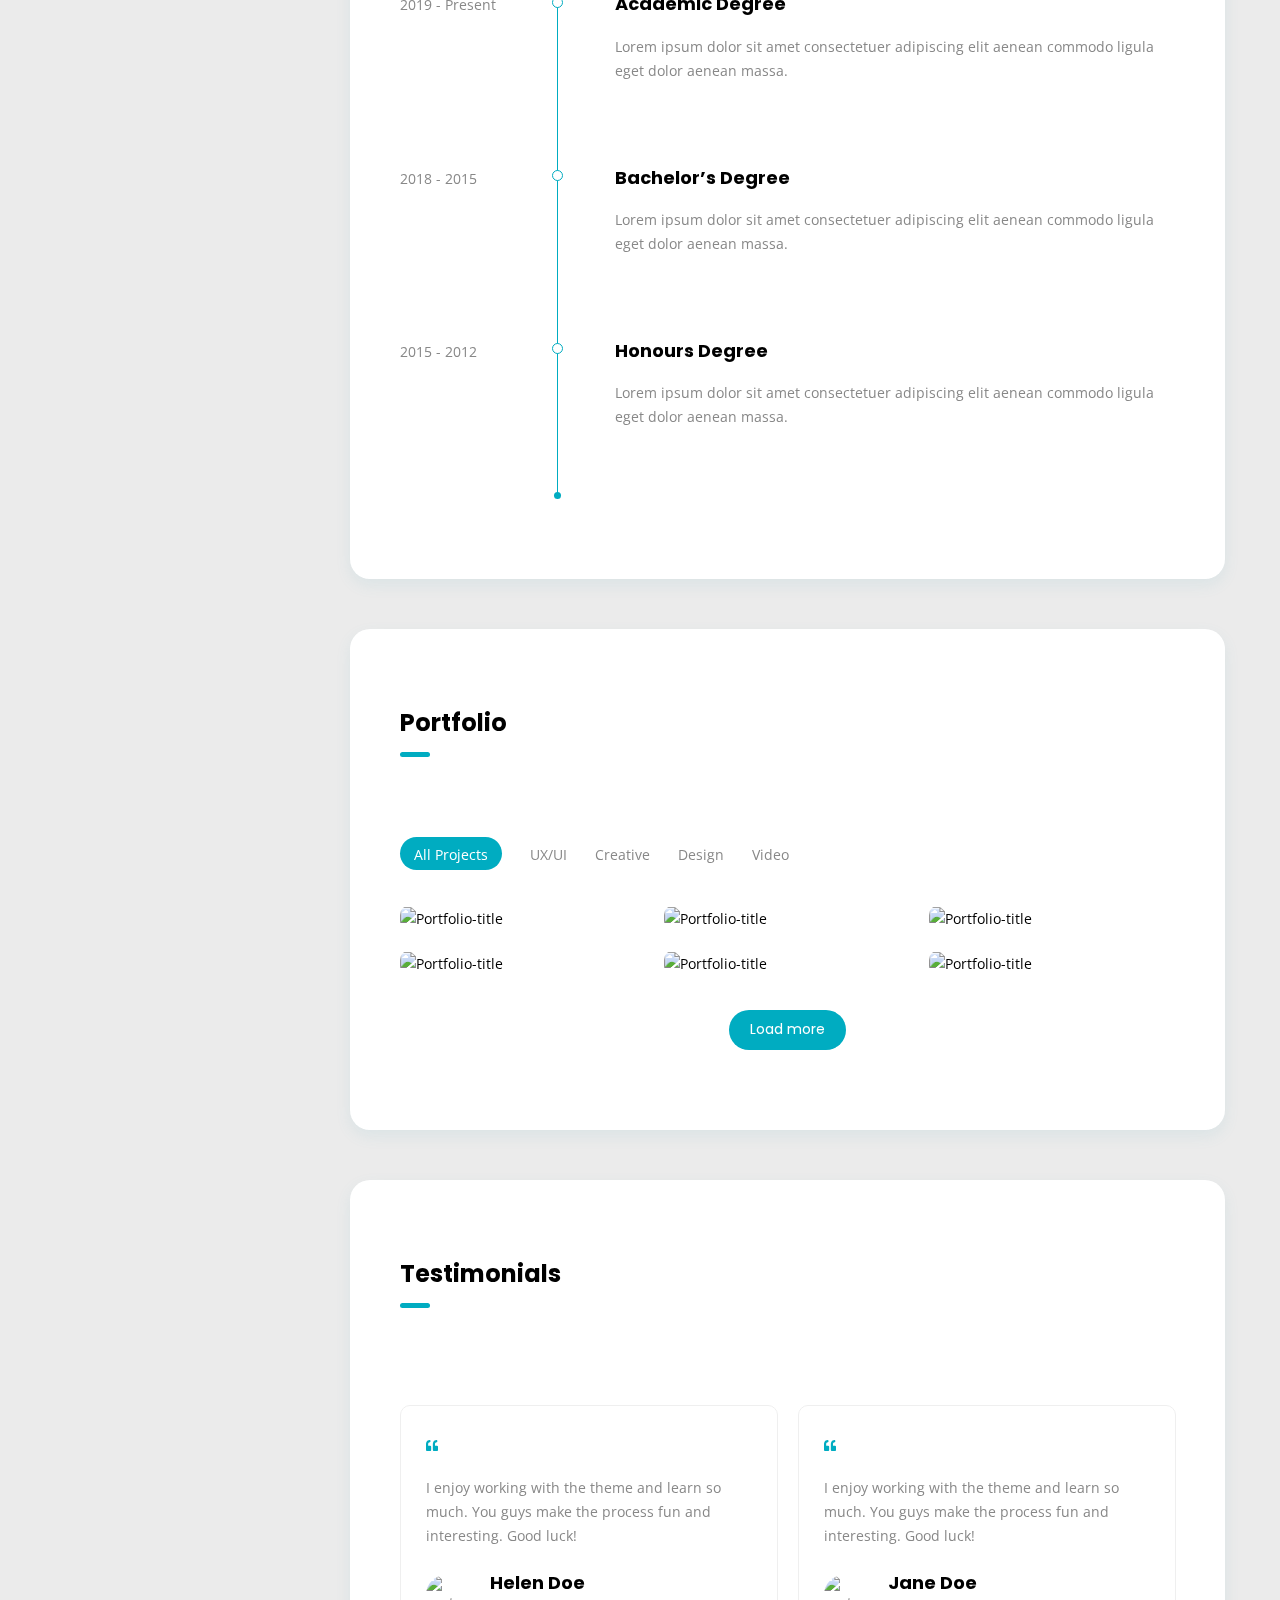
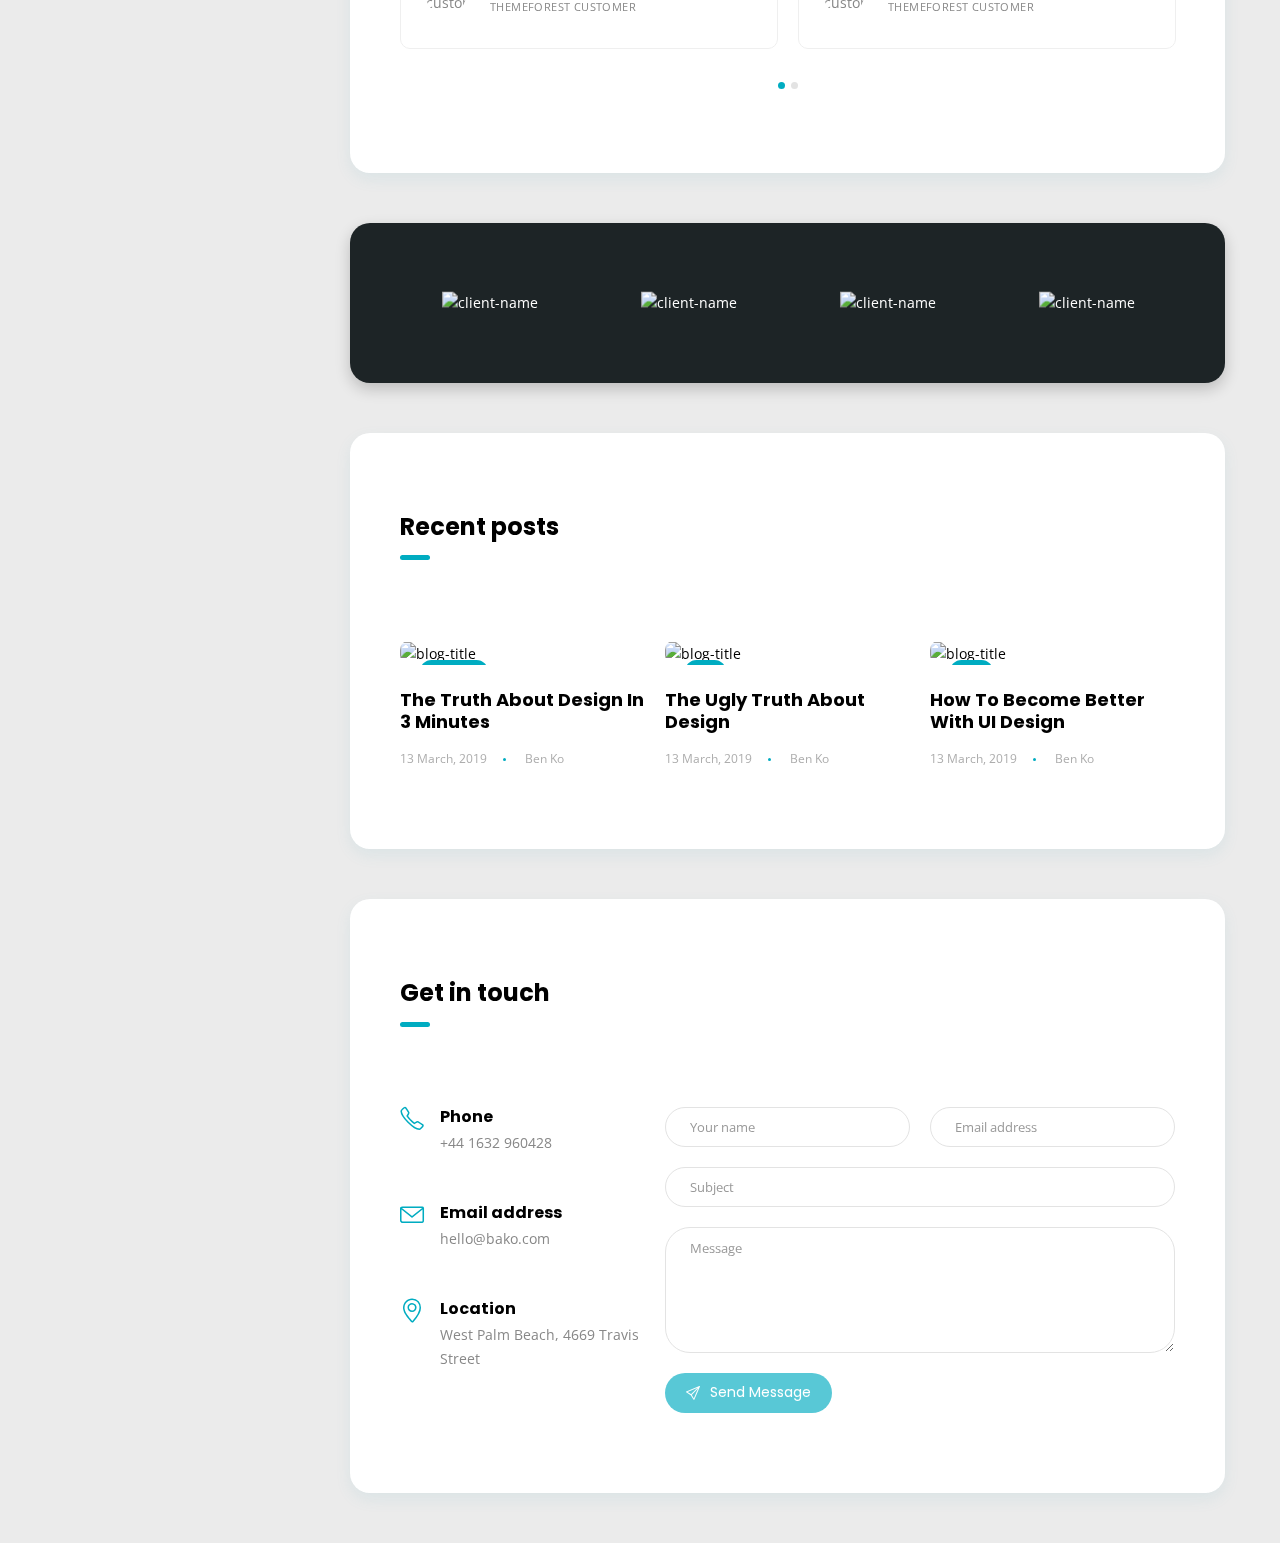
==== commit 5fb7865a: "Update index.html" ====
--- a/index.html
+++ b/index.html
@@ -2,20 +2,6 @@
 <html lang="en-US">
 
 <head>
-  <meta http-equiv="Content-Type" content="text/html; charset=UTF-8">
-  <title>Ben Ko - Website</title>
-  <meta name="description" content="Ben Ko - Personal Portfolio & Resume HTML Template">
-  <meta name="viewport" content="width=device-width, initial-scale=1, maximum-scale=1">
-  <link rel="shortcut icon" type="image/x-icon" href="../images/favicon.png">
-
-  <!-- STYLESHEETS -->
-  <link rel="stylesheet" href="css/bootstrap.min.css" type="text/css" media="all">
-  <link rel="stylesheet" href="css/all.min.css" type="text/css" media="all">
-  <link rel="stylesheet" href="css/simple-line-icons.css" type="text/css" media="all">
-  <link rel="stylesheet" href="css/slick.css" type="text/css" media="all">
-  <link rel="stylesheet" href="css/simplebar.css" type="text/css" media="all">
-  <link rel="stylesheet" href="css/jquery.mCustomScrollbar.min.css" type="text/css" media="all">
-  <link rel="stylesheet" href="css/style.css" type="text/css" media="all">
   <!-- Google Tag Manager -->
   <script>(function (w, d, s, l, i) {
       w[l] = w[l] || []; w[l].push({
@@ -26,6 +12,21 @@
           'https://www.googletagmanager.com/gtm.js?id=' + i + dl; f.parentNode.insertBefore(j, f);
     })(window, document, 'script', 'dataLayer', 'GTM-MMMJHST');</script>
   <!-- End Google Tag Manager -->
+  
+  <meta http-equiv="Content-Type" content="text/html; charset=UTF-8">
+  <title>Ben Ko - Website</title>
+  <meta name="description" content="Ben Ko - Personal Portfolio & Resume HTML Template">
+  <meta name="viewport" content="width=device-width, initial-scale=1, maximum-scale=1">
+  <link rel="shortcut icon" type="image/x-icon" href="../images/favicon.png">
+
+  <!-- STYLESHEETS -->
+  <link rel="stylesheet" href="css/bootstrap.min.css" type="text/css" media="all">
+  <link rel="stylesheet" href="css/all.min.css" type="text/css" media="all">
+  <link rel="stylesheet" href="css/simple-line-icons.css" type="text/css" media="all">
+  <link rel="stylesheet" href="css/slick.css" type="text/css" media="all">
+  <link rel="stylesheet" href="css/simplebar.css" type="text/css" media="all">
+  <link rel="stylesheet" href="css/jquery.mCustomScrollbar.min.css" type="text/css" media="all">
+  <link rel="stylesheet" href="css/style.css" type="text/css" media="all">
 </head>
 
 <body>
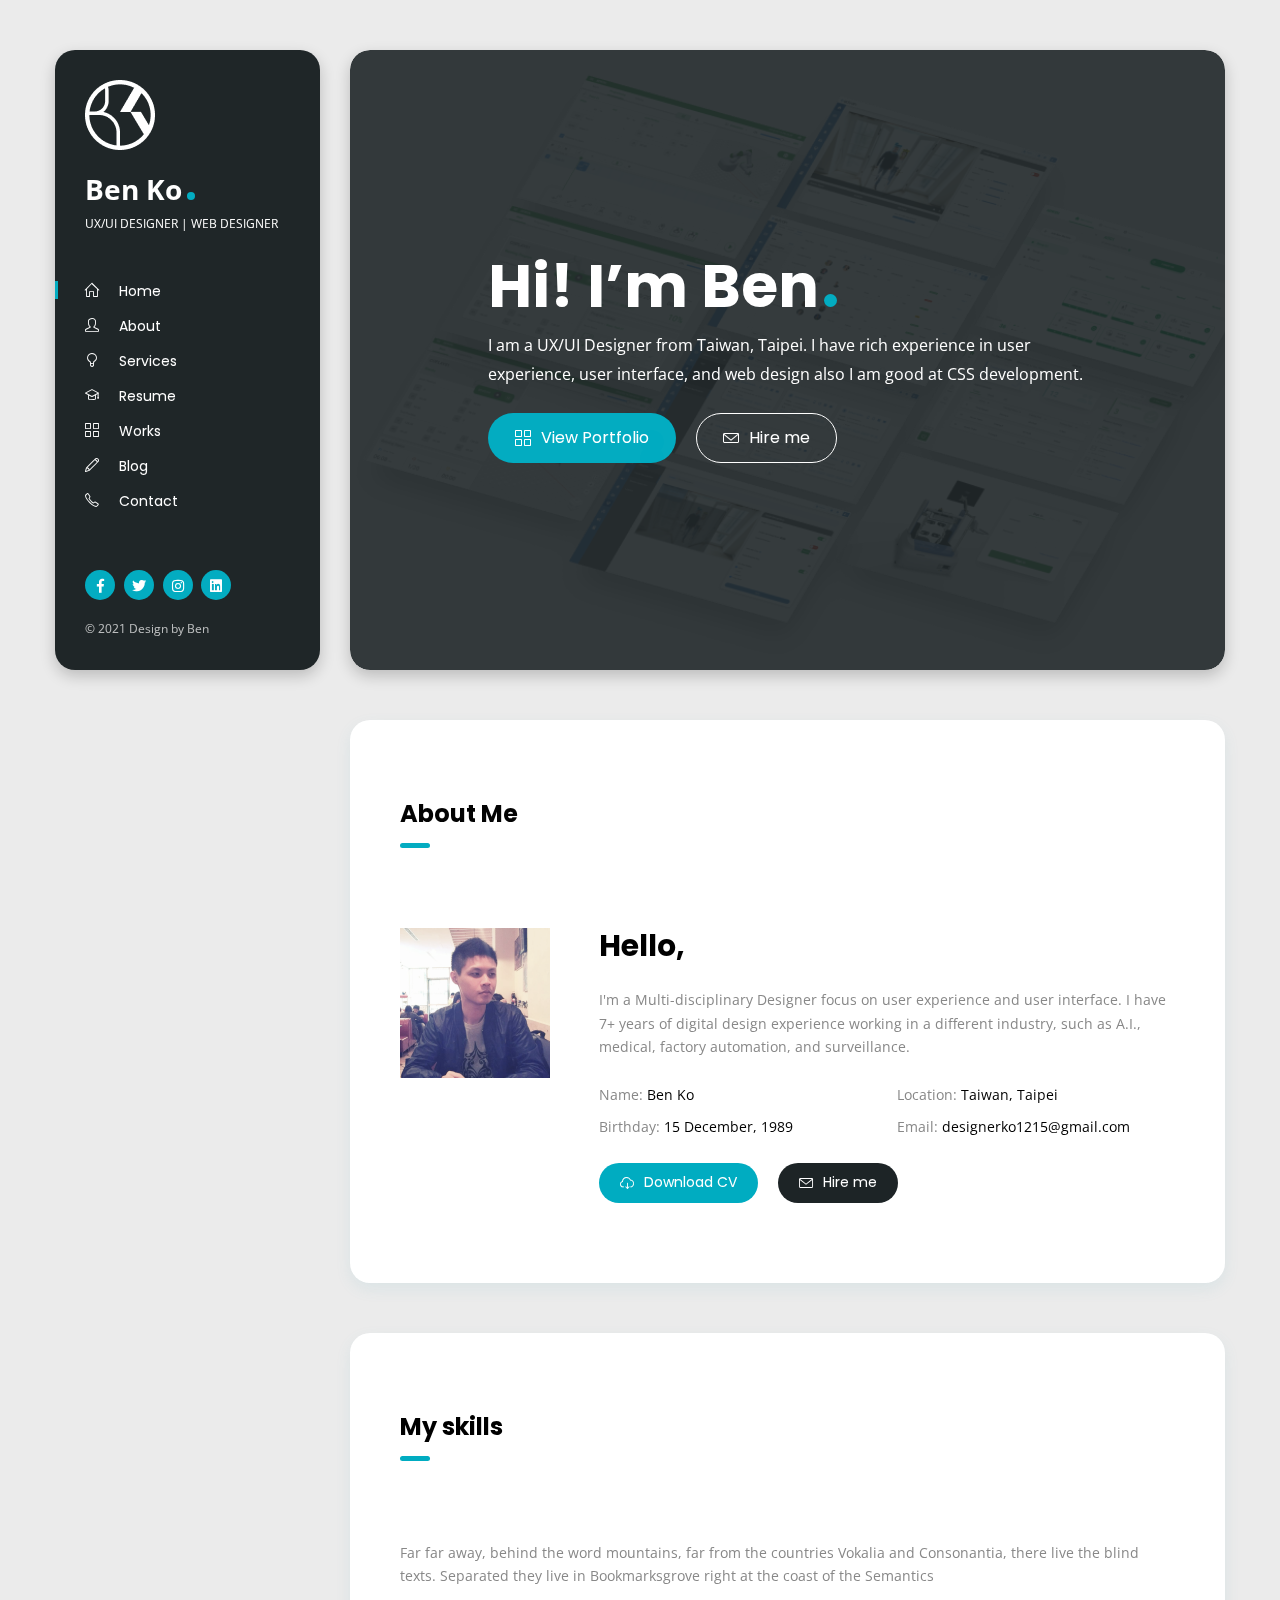
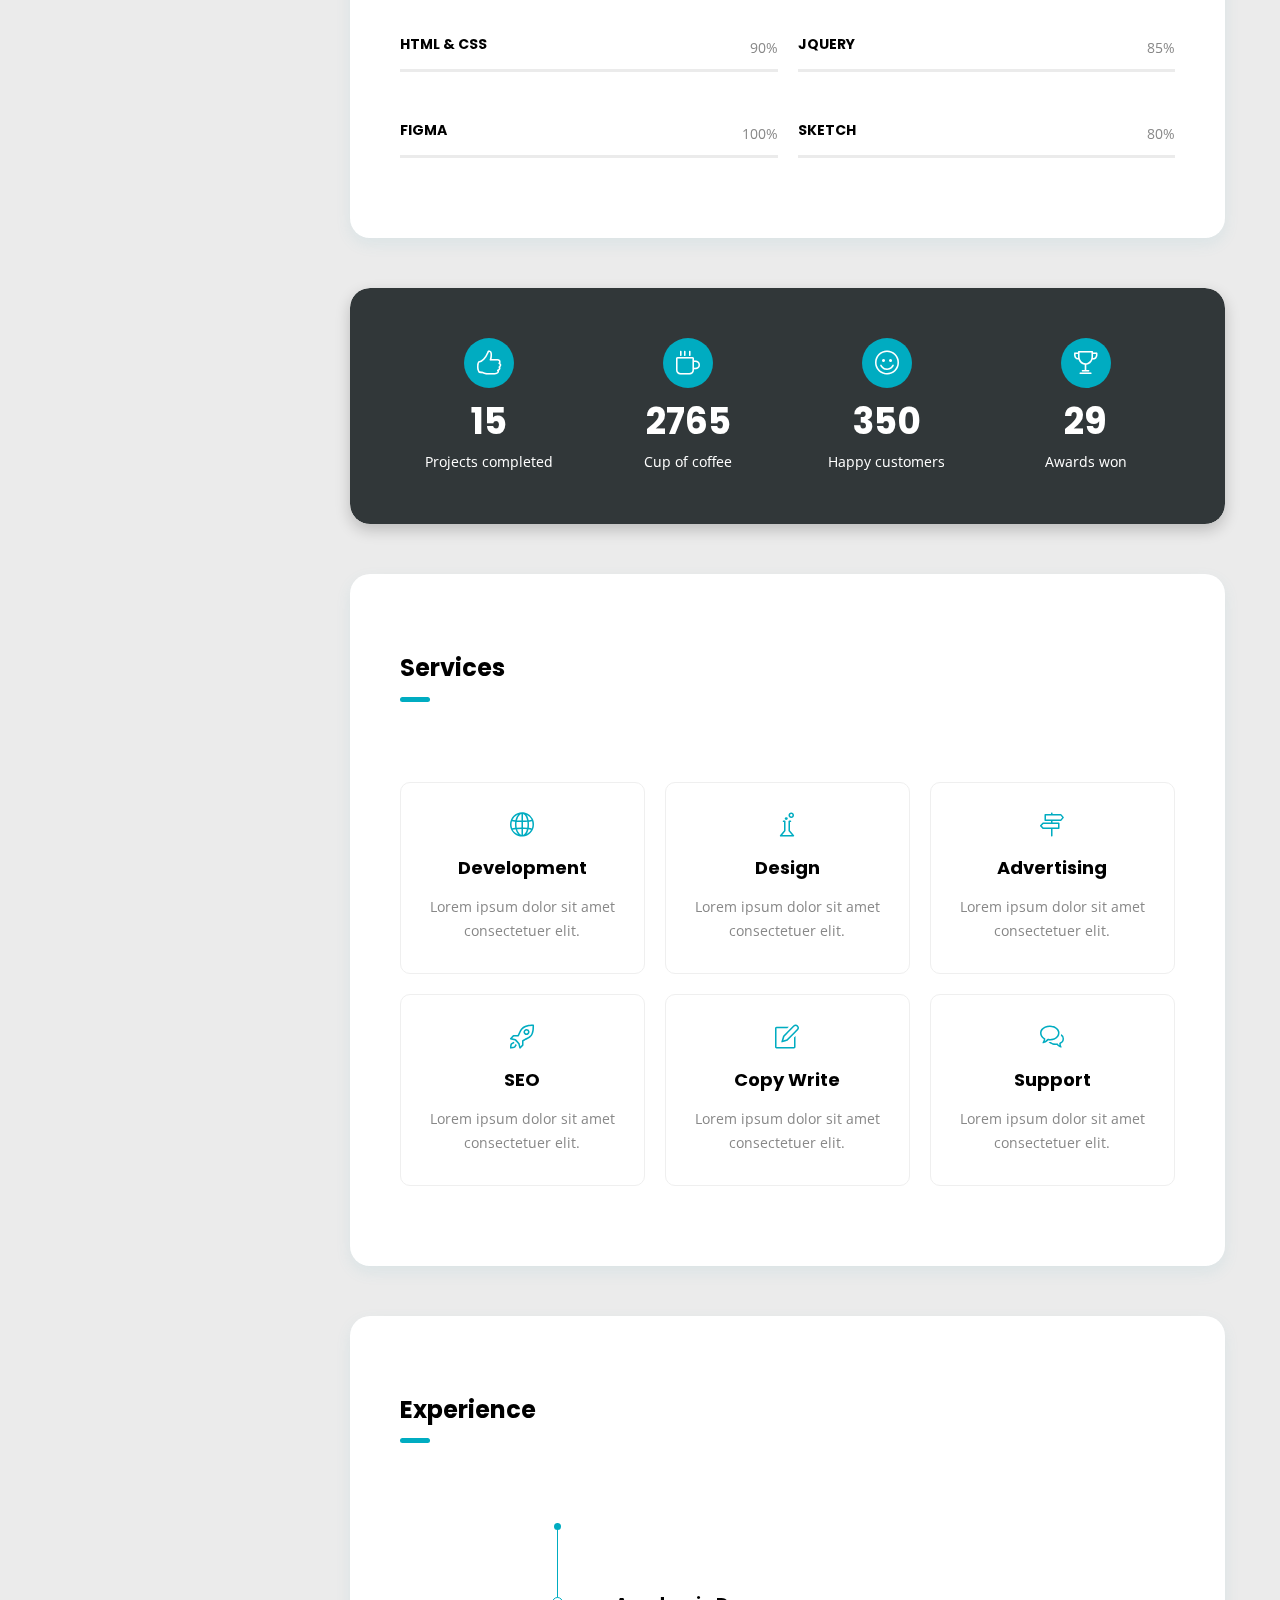
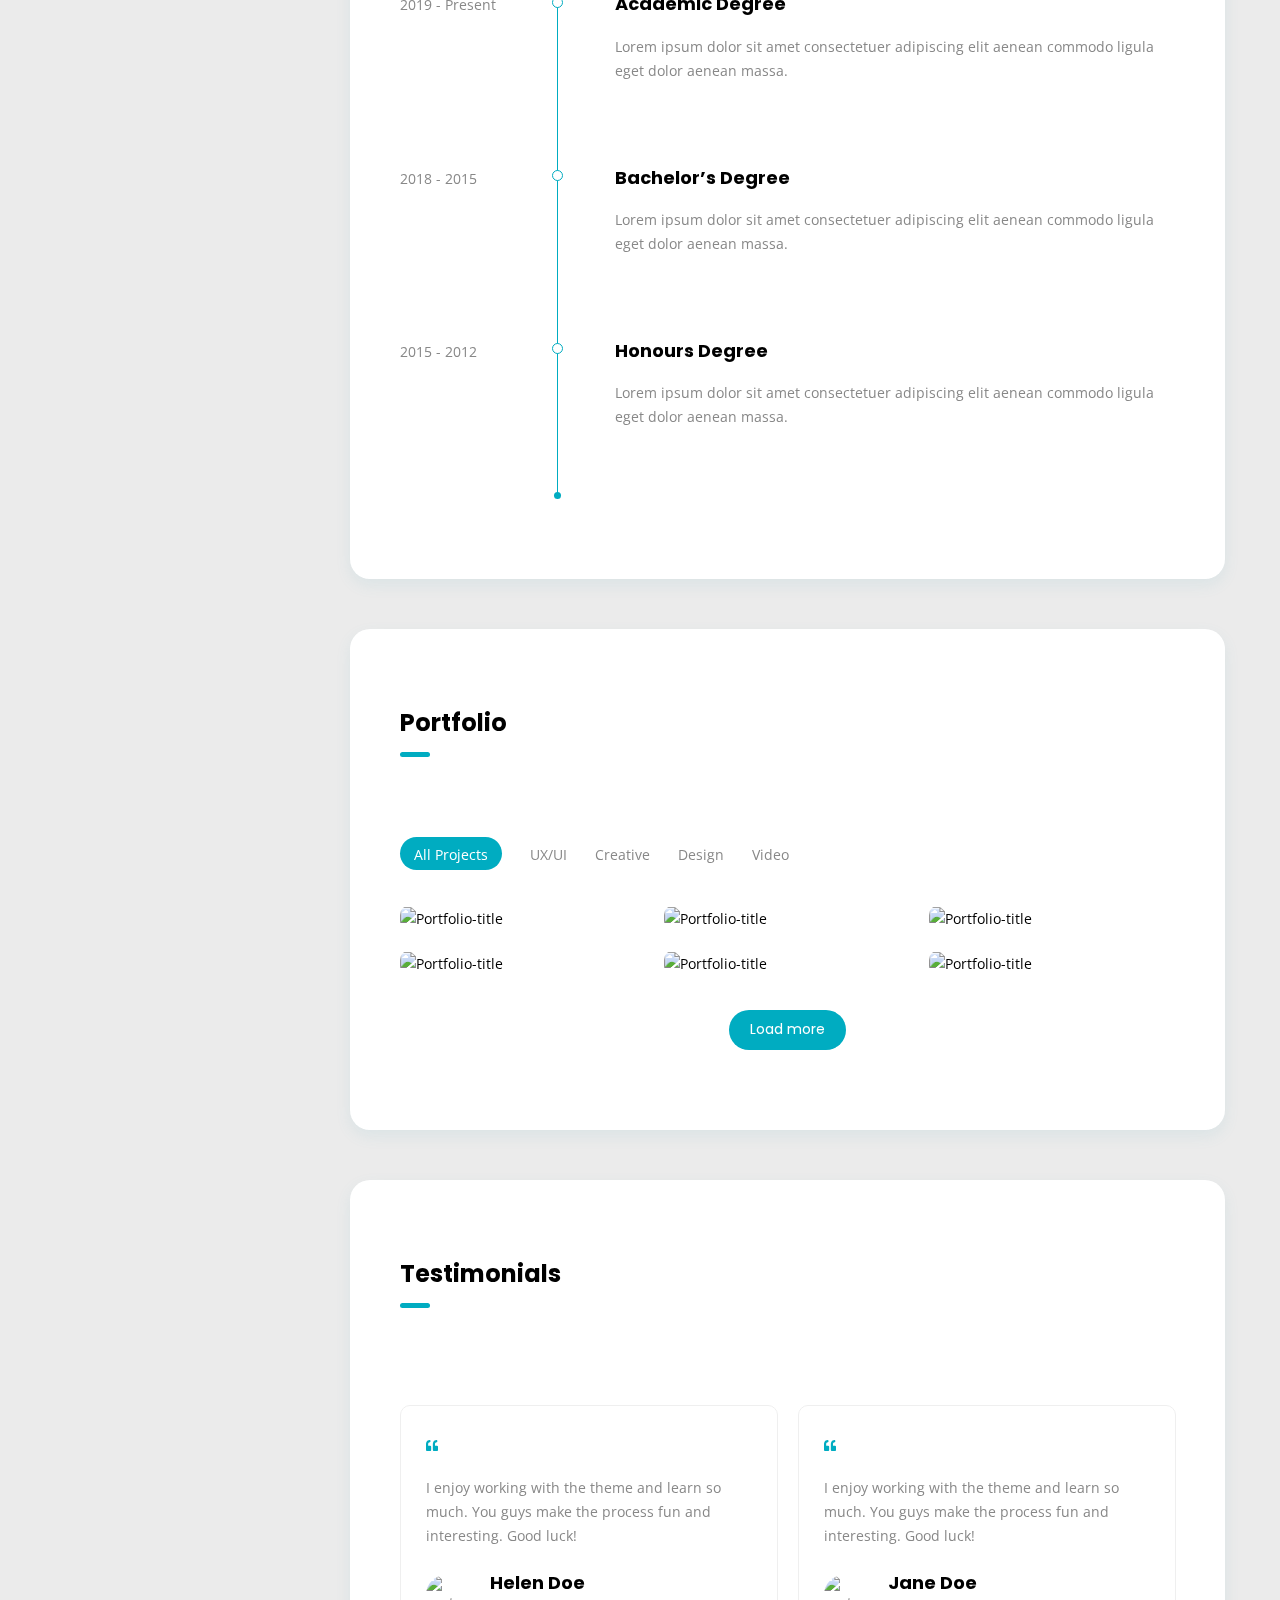
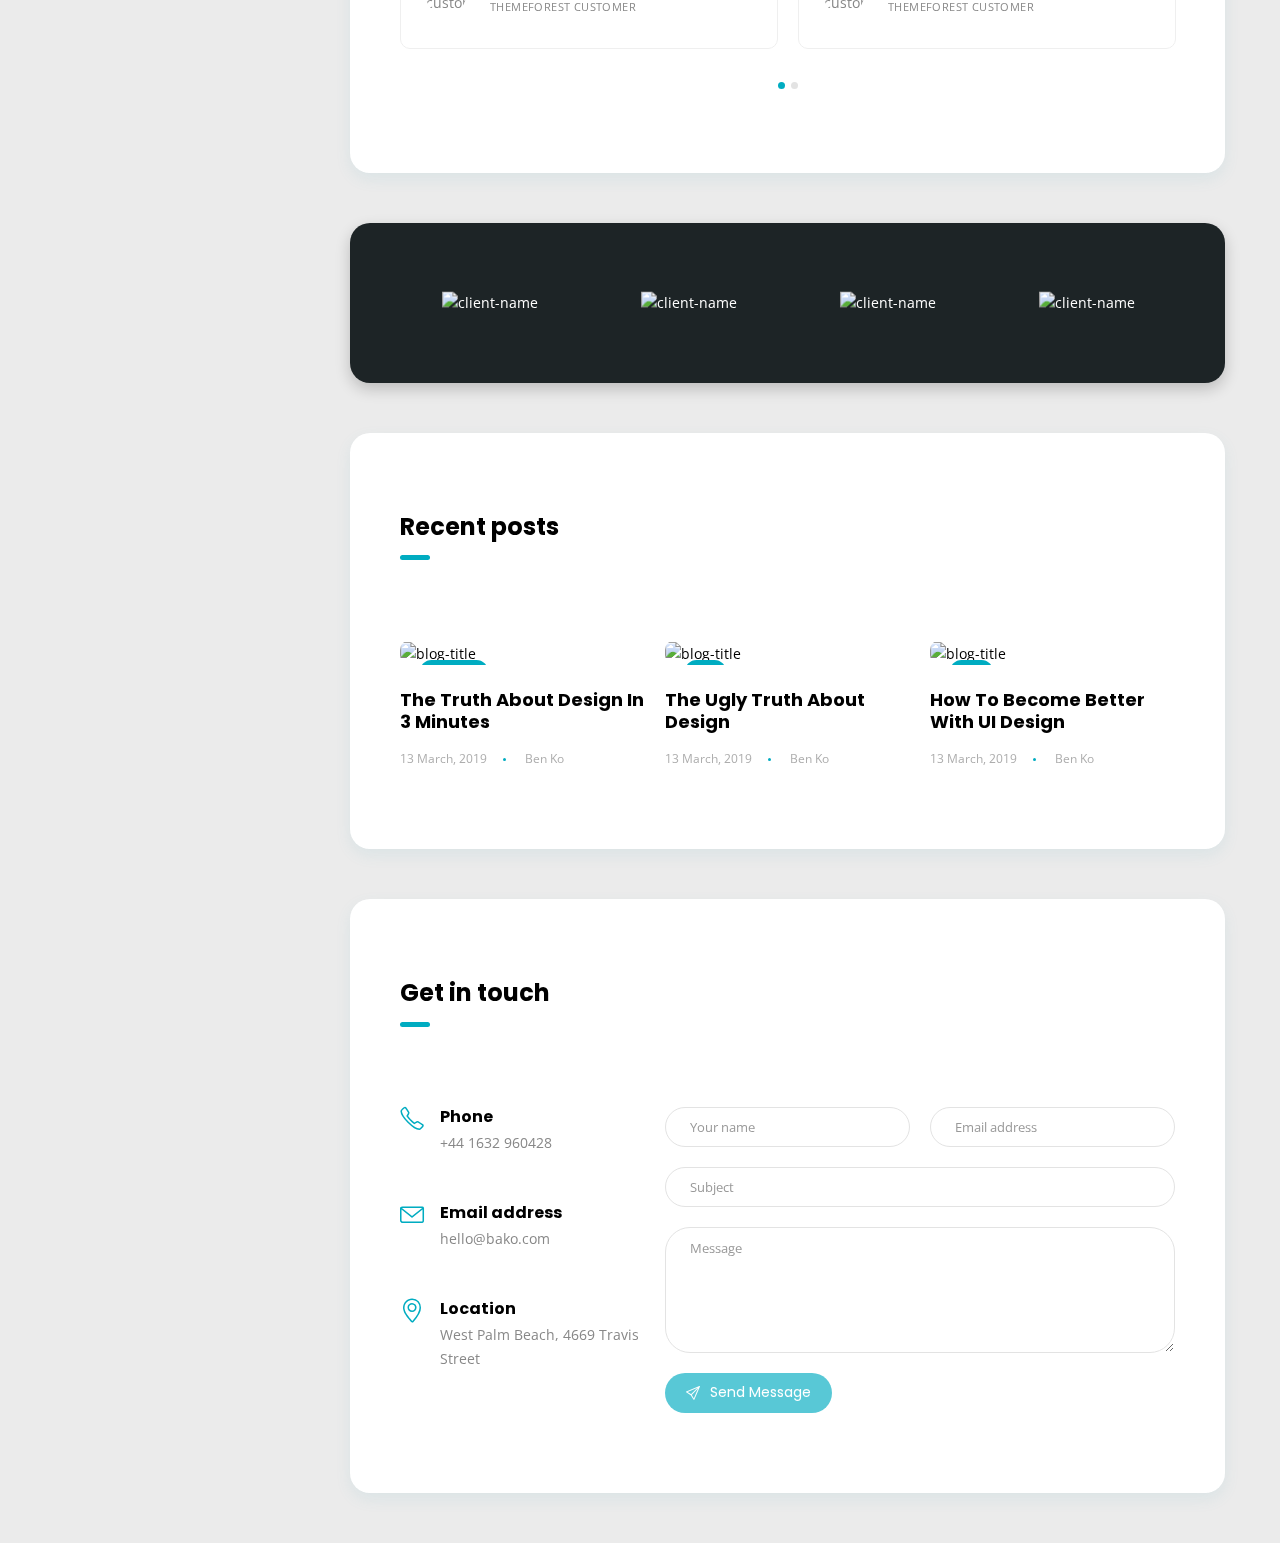
==== commit 79dab268: "Update index.html" ====
--- a/index.html
+++ b/index.html
@@ -2,6 +2,21 @@
 <html lang="en-US">
 
 <head>
+  <meta http-equiv="Content-Type" content="text/html; charset=UTF-8">
+  <title>Ben Ko - Website</title>
+  <meta name="description" content="Ben Ko - Personal Portfolio & Resume HTML Template">
+  <meta name="viewport" content="width=device-width, initial-scale=1, maximum-scale=1">
+  <link rel="shortcut icon" type="image/x-icon" href="../images/favicon.png">
+
+  <!-- STYLESHEETS -->
+  <link rel="stylesheet" href="css/bootstrap.min.css" type="text/css" media="all">
+  <link rel="stylesheet" href="css/all.min.css" type="text/css" media="all">
+  <link rel="stylesheet" href="css/simple-line-icons.css" type="text/css" media="all">
+  <link rel="stylesheet" href="css/slick.css" type="text/css" media="all">
+  <link rel="stylesheet" href="css/simplebar.css" type="text/css" media="all">
+  <link rel="stylesheet" href="css/jquery.mCustomScrollbar.min.css" type="text/css" media="all">
+  <link rel="stylesheet" href="css/style.css" type="text/css" media="all">
+
   <!-- Google Tag Manager -->
   <script>(function (w, d, s, l, i) {
       w[l] = w[l] || []; w[l].push({
@@ -12,21 +27,6 @@
           'https://www.googletagmanager.com/gtm.js?id=' + i + dl; f.parentNode.insertBefore(j, f);
     })(window, document, 'script', 'dataLayer', 'GTM-MMMJHST');</script>
   <!-- End Google Tag Manager -->
-  
-  <meta http-equiv="Content-Type" content="text/html; charset=UTF-8">
-  <title>Ben Ko - Website</title>
-  <meta name="description" content="Ben Ko - Personal Portfolio & Resume HTML Template">
-  <meta name="viewport" content="width=device-width, initial-scale=1, maximum-scale=1">
-  <link rel="shortcut icon" type="image/x-icon" href="../images/favicon.png">
-
-  <!-- STYLESHEETS -->
-  <link rel="stylesheet" href="css/bootstrap.min.css" type="text/css" media="all">
-  <link rel="stylesheet" href="css/all.min.css" type="text/css" media="all">
-  <link rel="stylesheet" href="css/simple-line-icons.css" type="text/css" media="all">
-  <link rel="stylesheet" href="css/slick.css" type="text/css" media="all">
-  <link rel="stylesheet" href="css/simplebar.css" type="text/css" media="all">
-  <link rel="stylesheet" href="css/jquery.mCustomScrollbar.min.css" type="text/css" media="all">
-  <link rel="stylesheet" href="css/style.css" type="text/css" media="all">
 </head>
 
 <body>
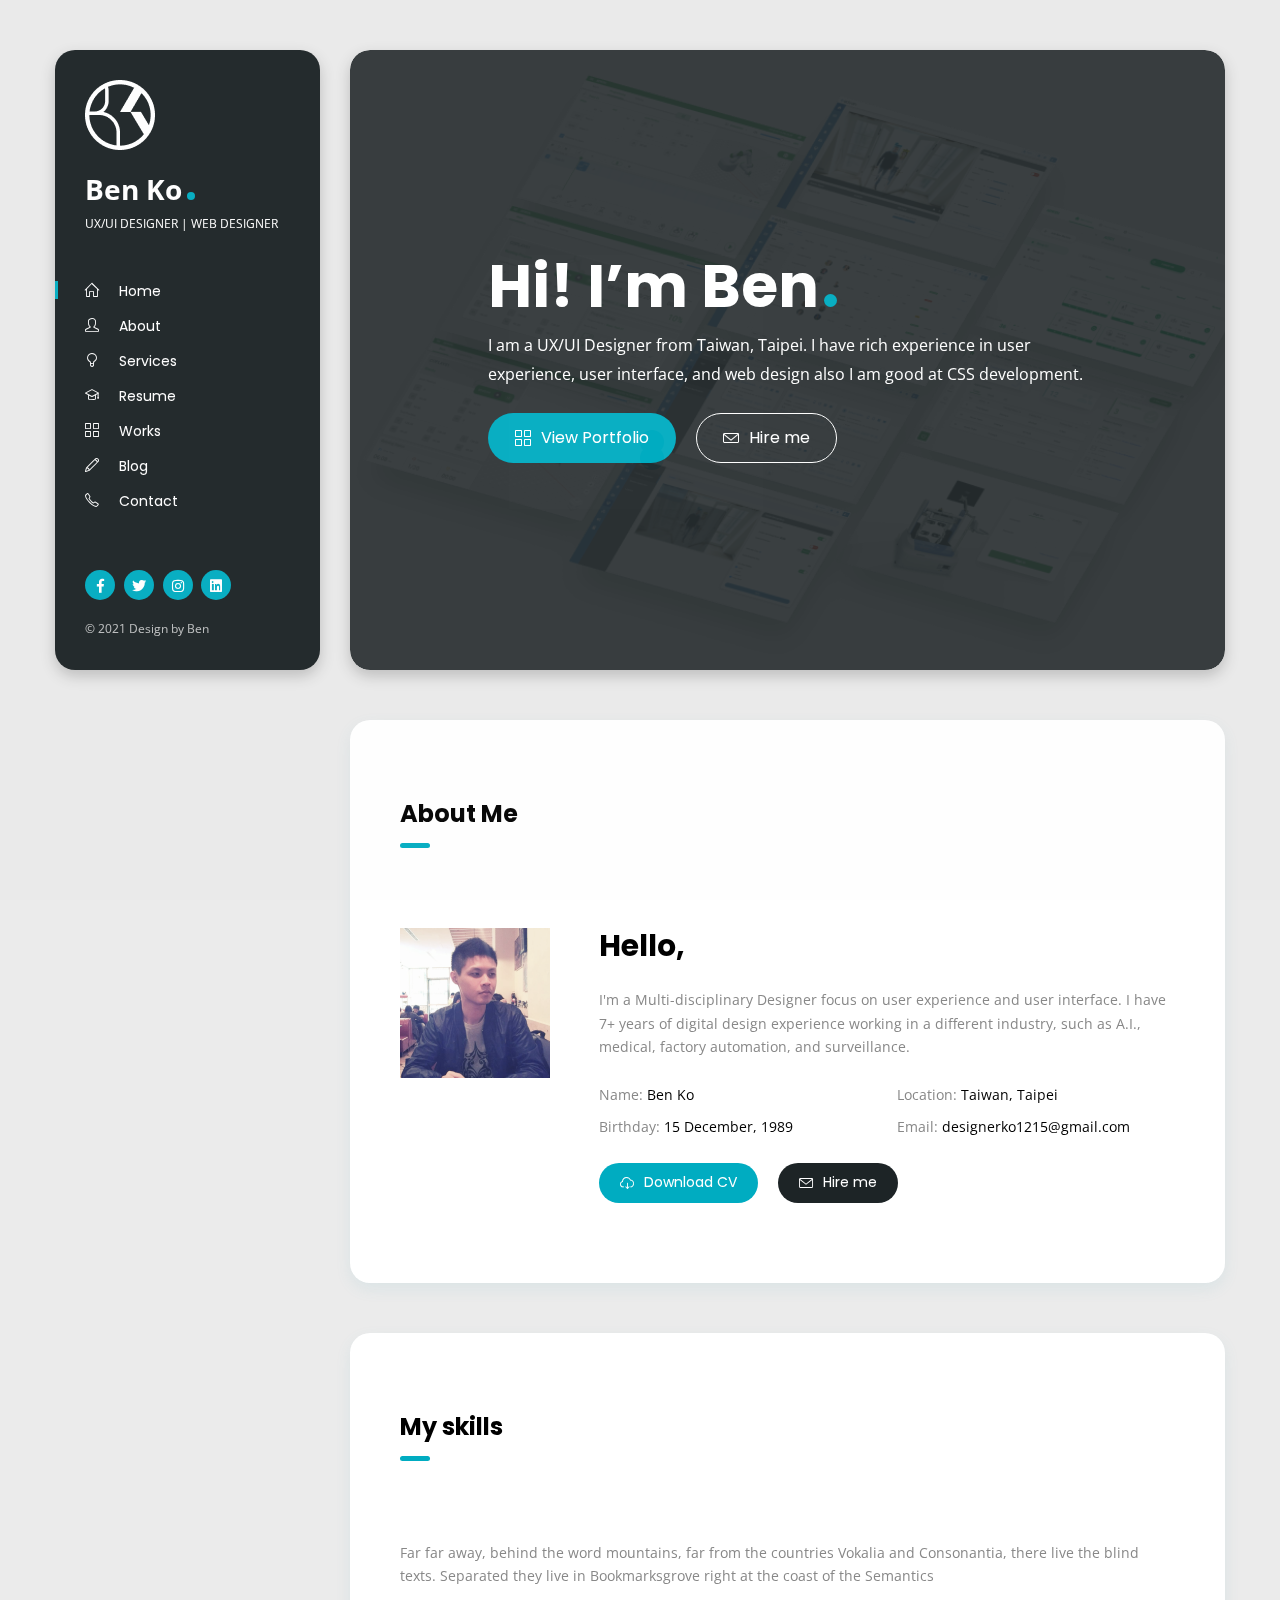
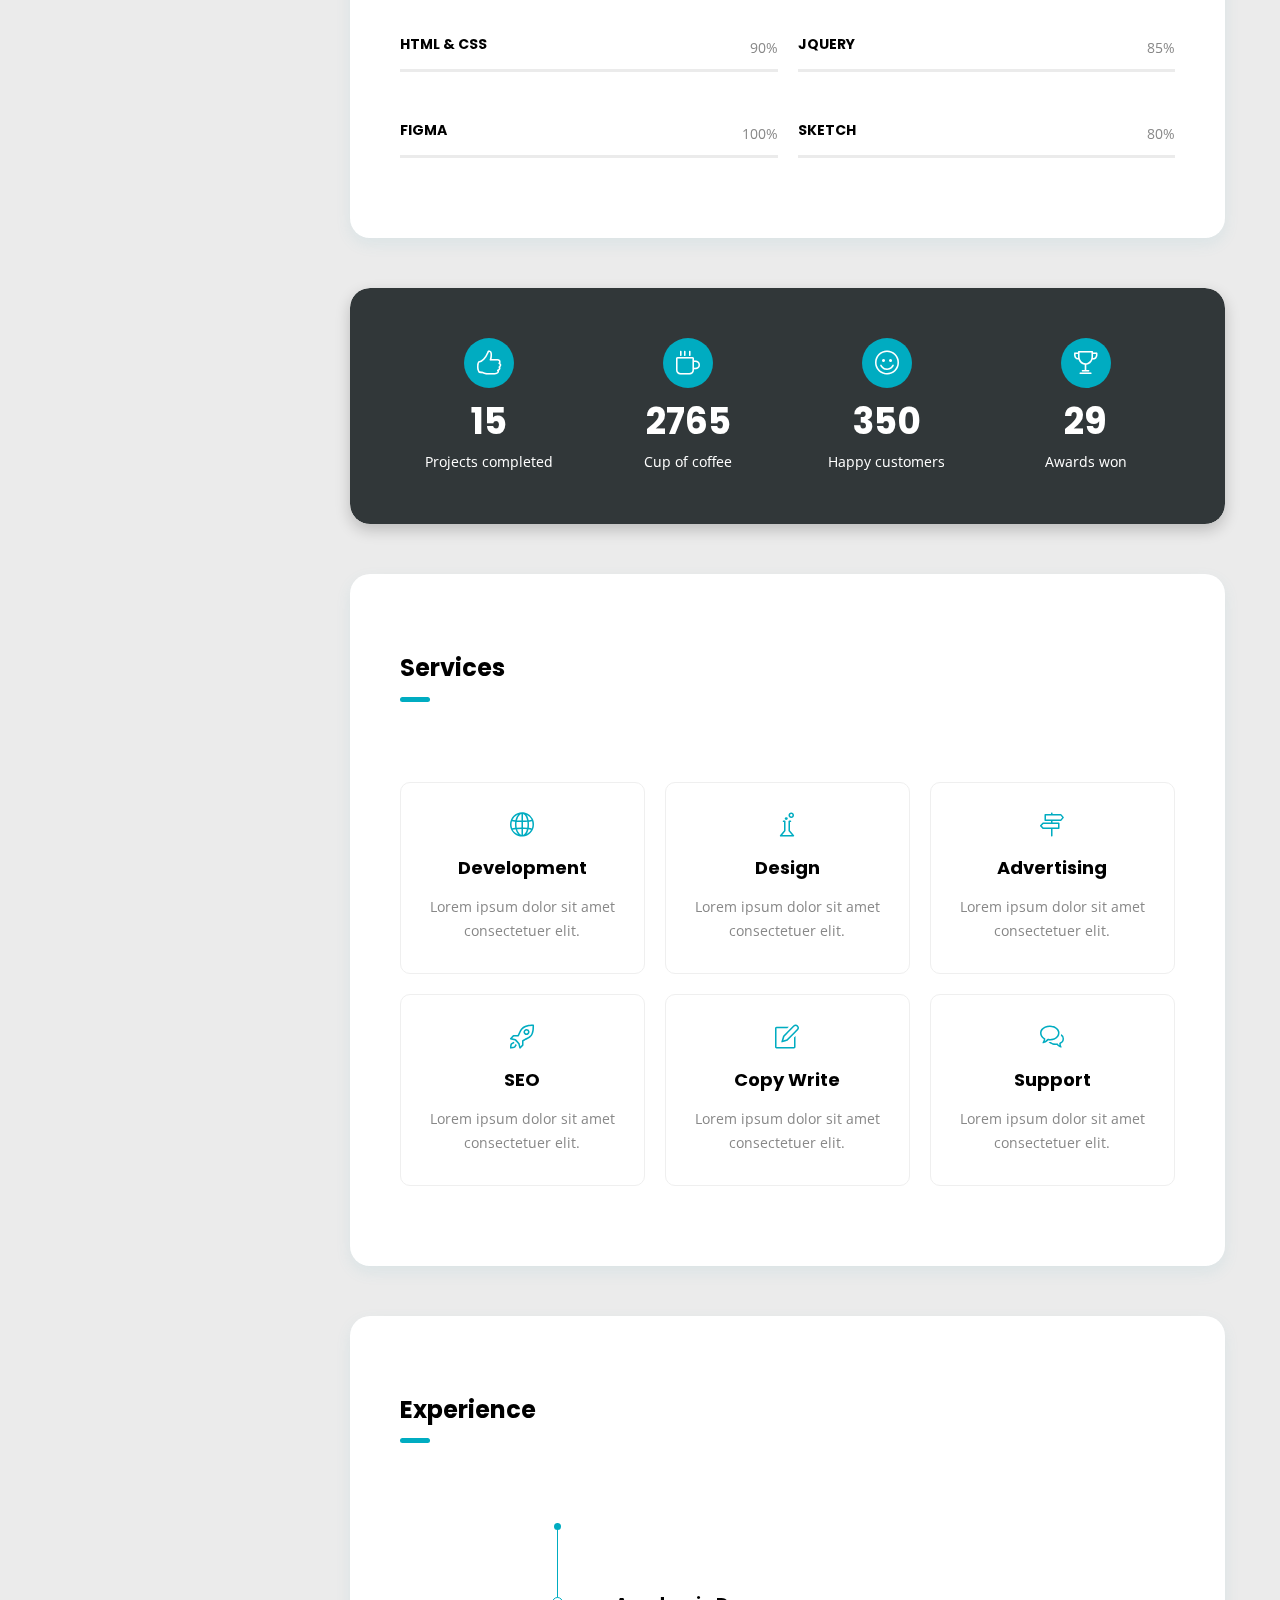
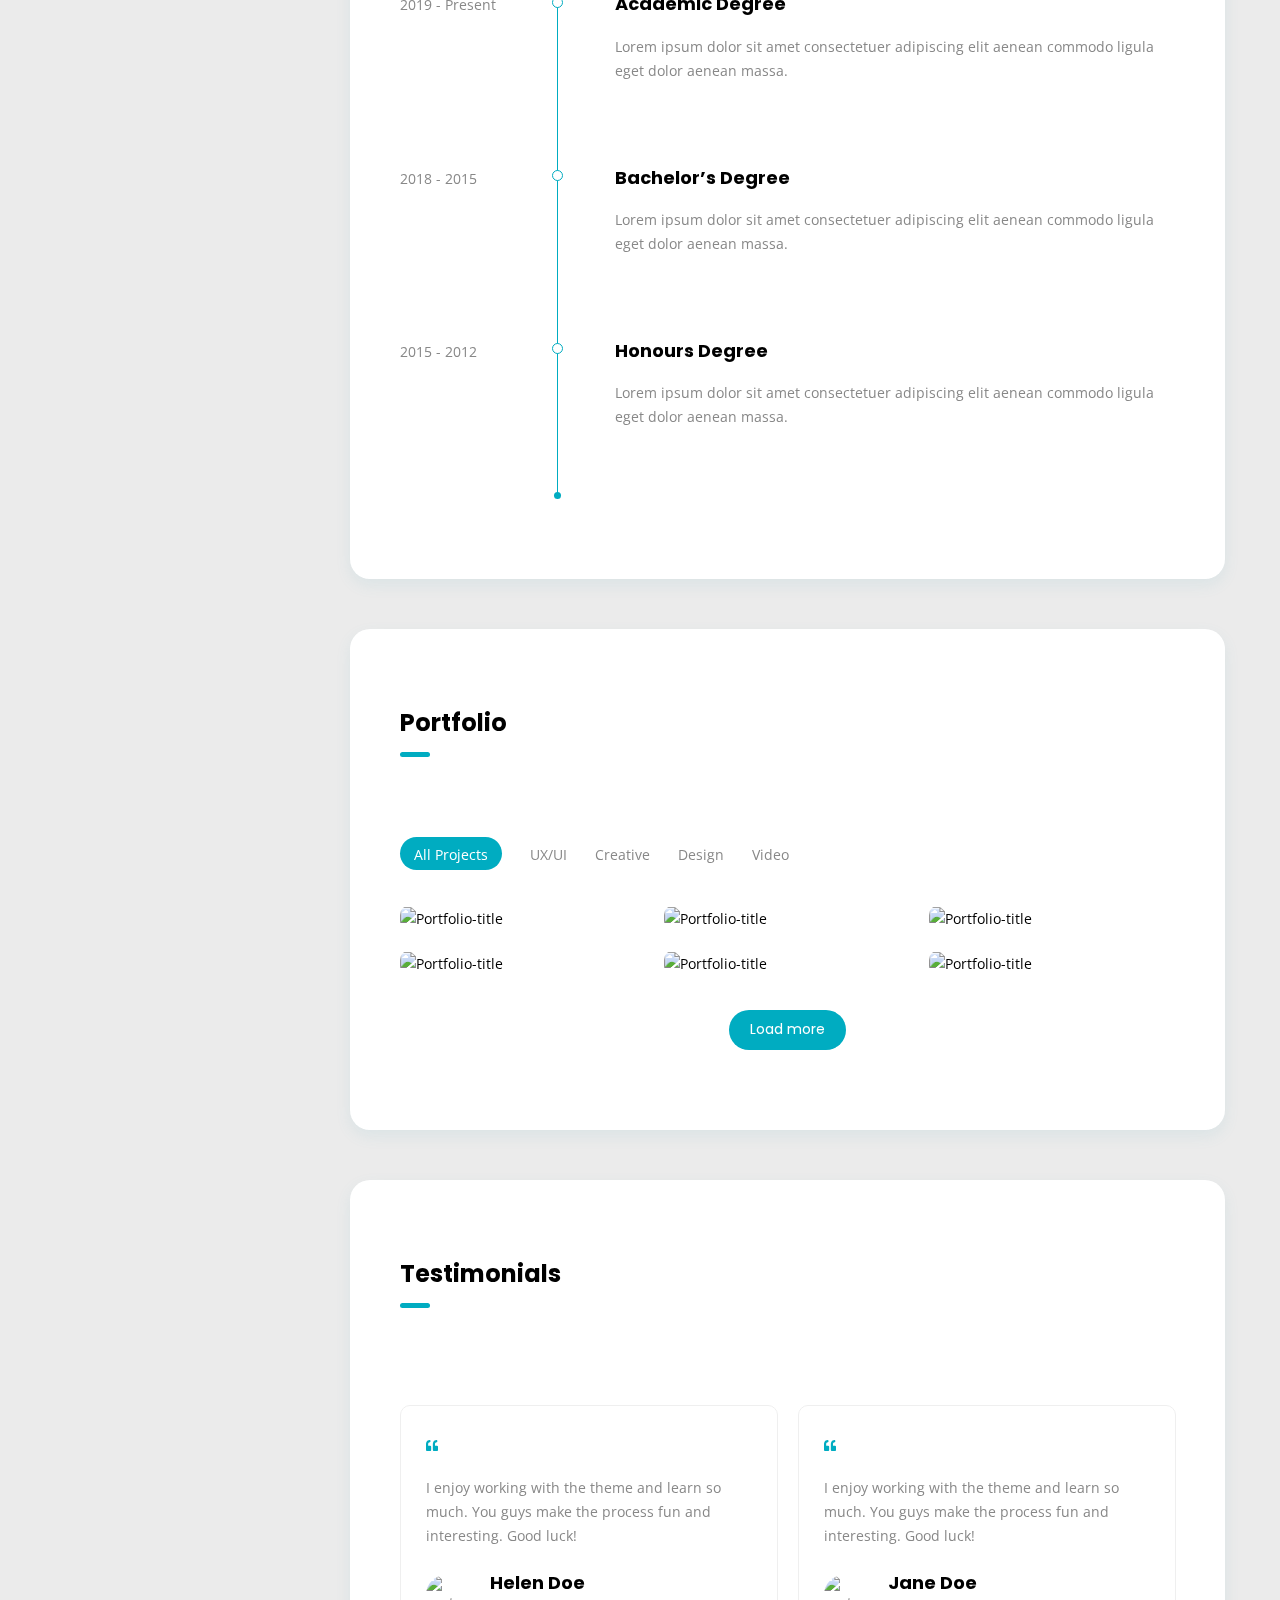
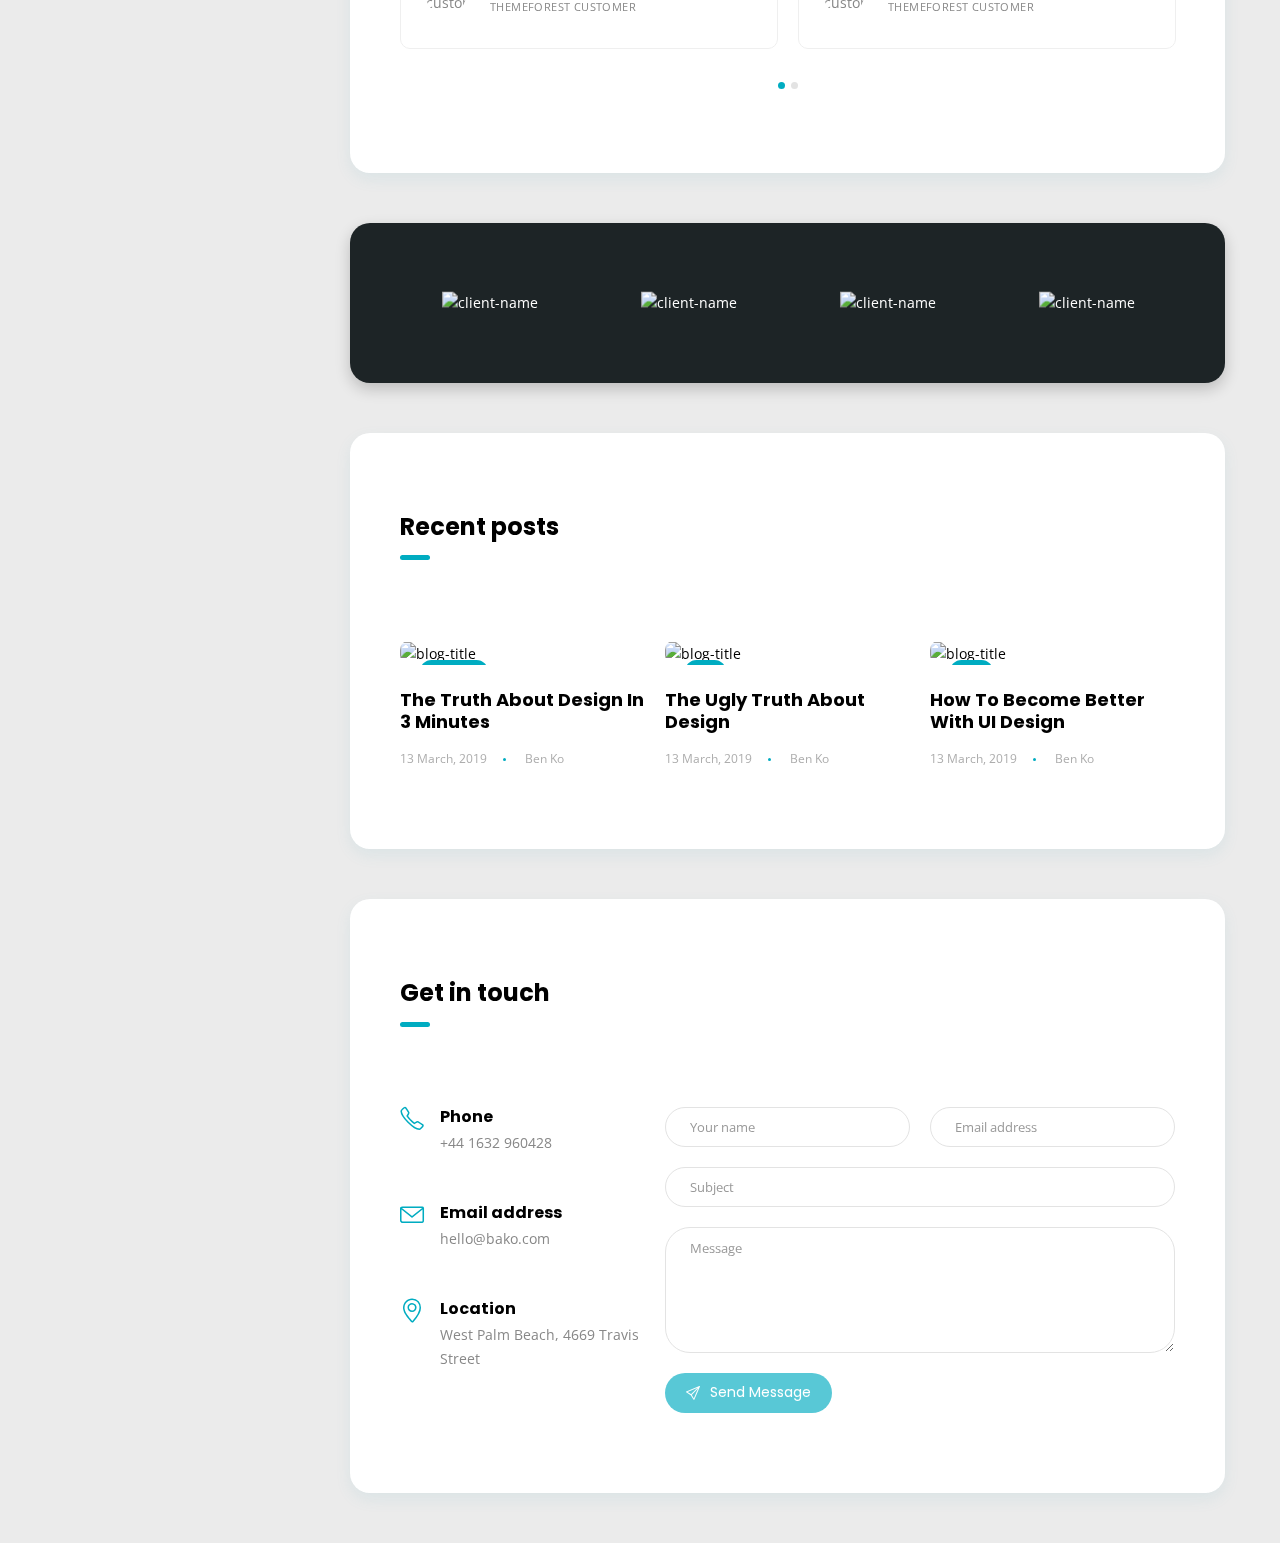
==== commit 201969b9: "Update index.html" ====
--- a/index.html
+++ b/index.html
@@ -16,25 +16,9 @@
   <link rel="stylesheet" href="css/simplebar.css" type="text/css" media="all">
   <link rel="stylesheet" href="css/jquery.mCustomScrollbar.min.css" type="text/css" media="all">
   <link rel="stylesheet" href="css/style.css" type="text/css" media="all">
-
-  <!-- Google Tag Manager -->
-  <script>(function (w, d, s, l, i) {
-      w[l] = w[l] || []; w[l].push({
-        'gtm.start':
-          new Date().getTime(), event: 'gtm.js'
-      }); var f = d.getElementsByTagName(s)[0],
-        j = d.createElement(s), dl = l != 'dataLayer' ? '&l=' + l : ''; j.async = true; j.src =
-          'https://www.googletagmanager.com/gtm.js?id=' + i + dl; f.parentNode.insertBefore(j, f);
-    })(window, document, 'script', 'dataLayer', 'GTM-MMMJHST');</script>
-  <!-- End Google Tag Manager -->
 </head>
 
 <body>
-  <!-- Google Tag Manager (noscript) -->
-  <noscript><iframe src="https://www.googletagmanager.com/ns.html?id=GTM-MMMJHST" height="0" width="0"
-      style="display:none;visibility:hidden"></iframe></noscript>
-  <!-- End Google Tag Manager (noscript) -->
-
   <!-- preloader -->
   <div id="preloader">
     <div class="outer">
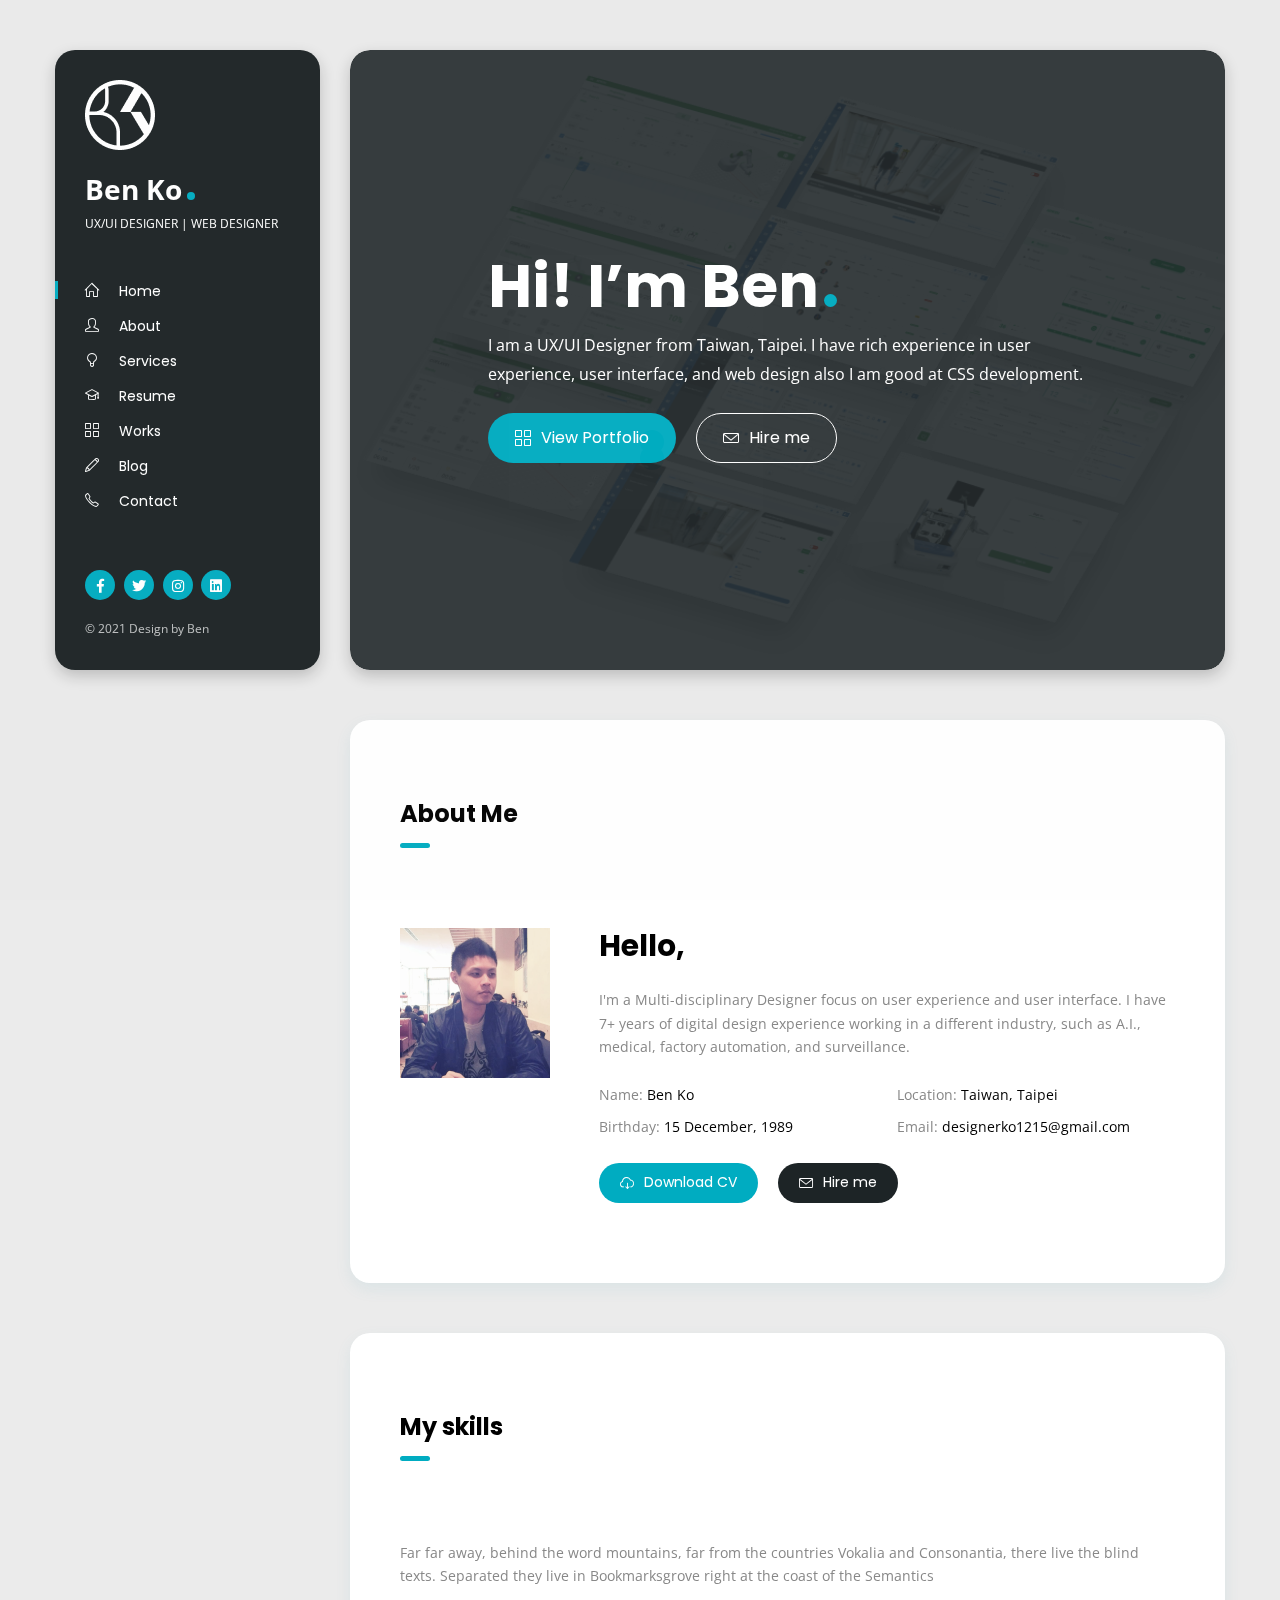
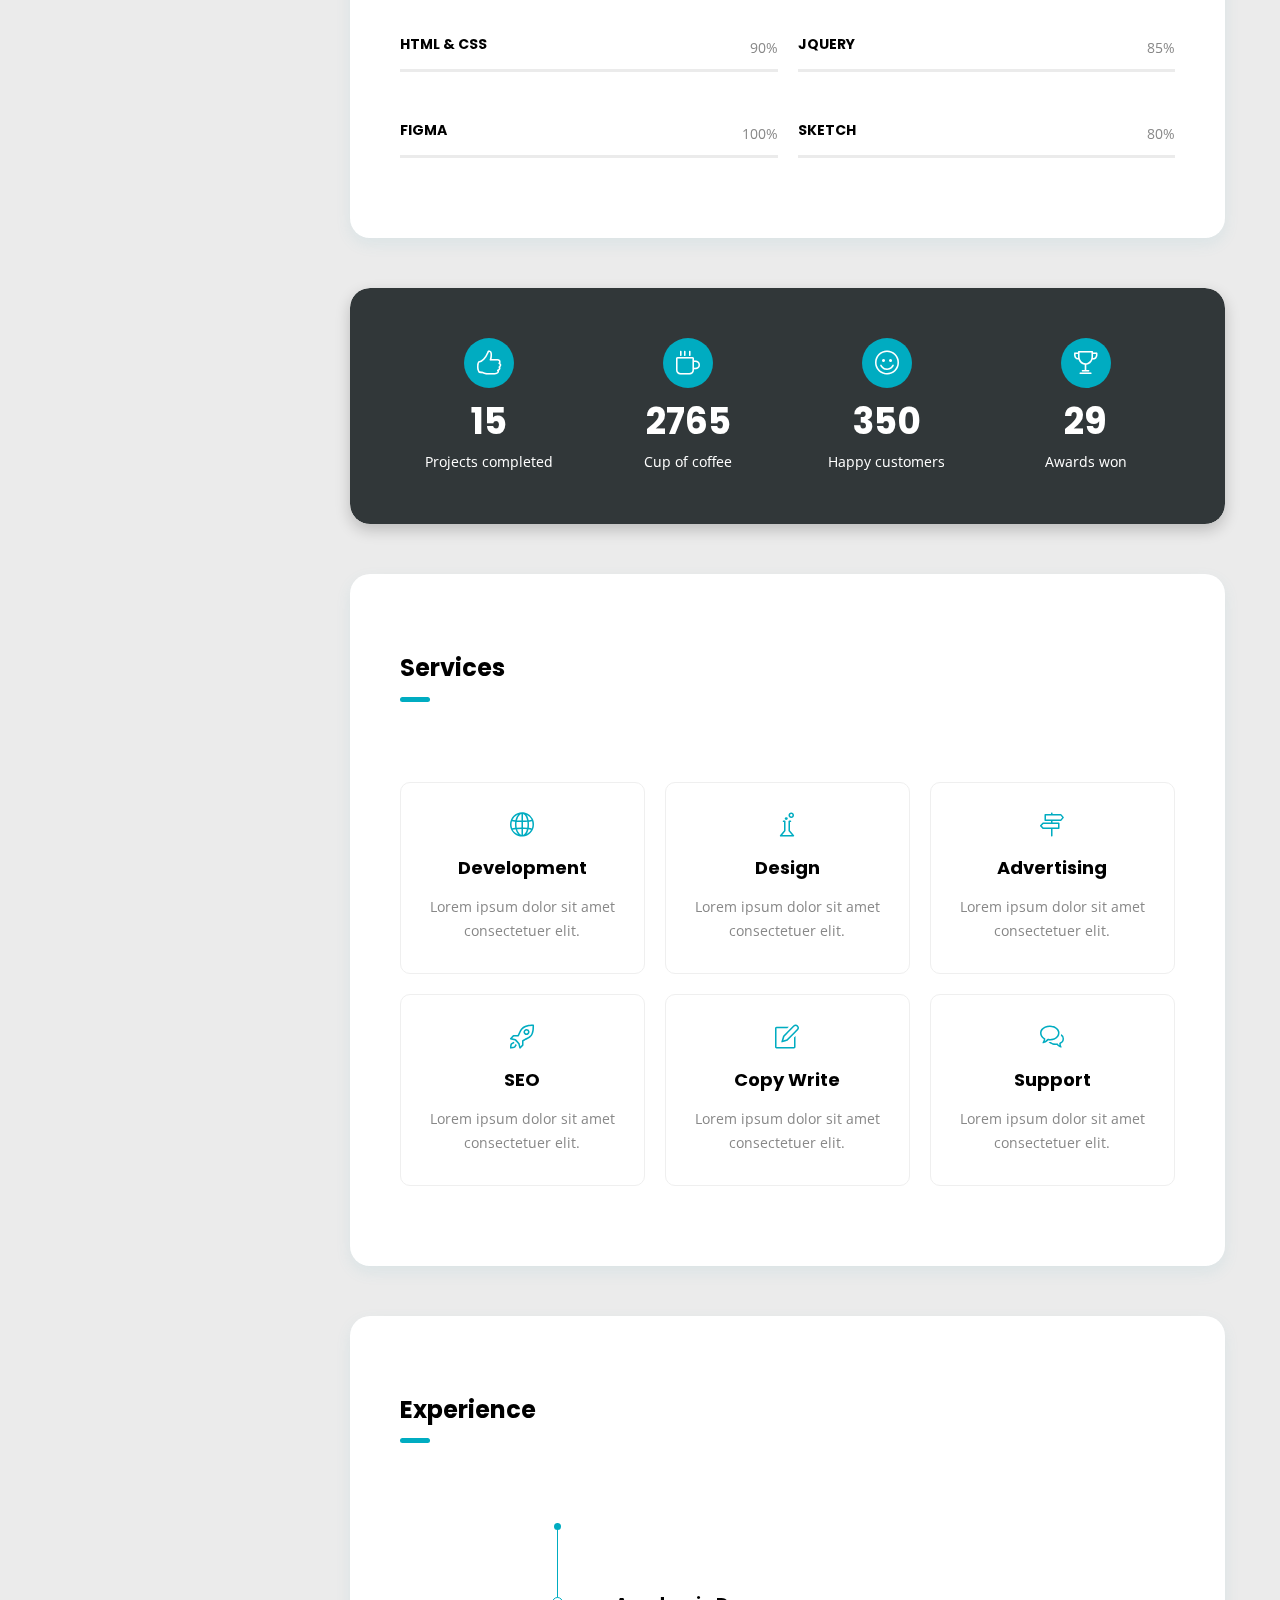
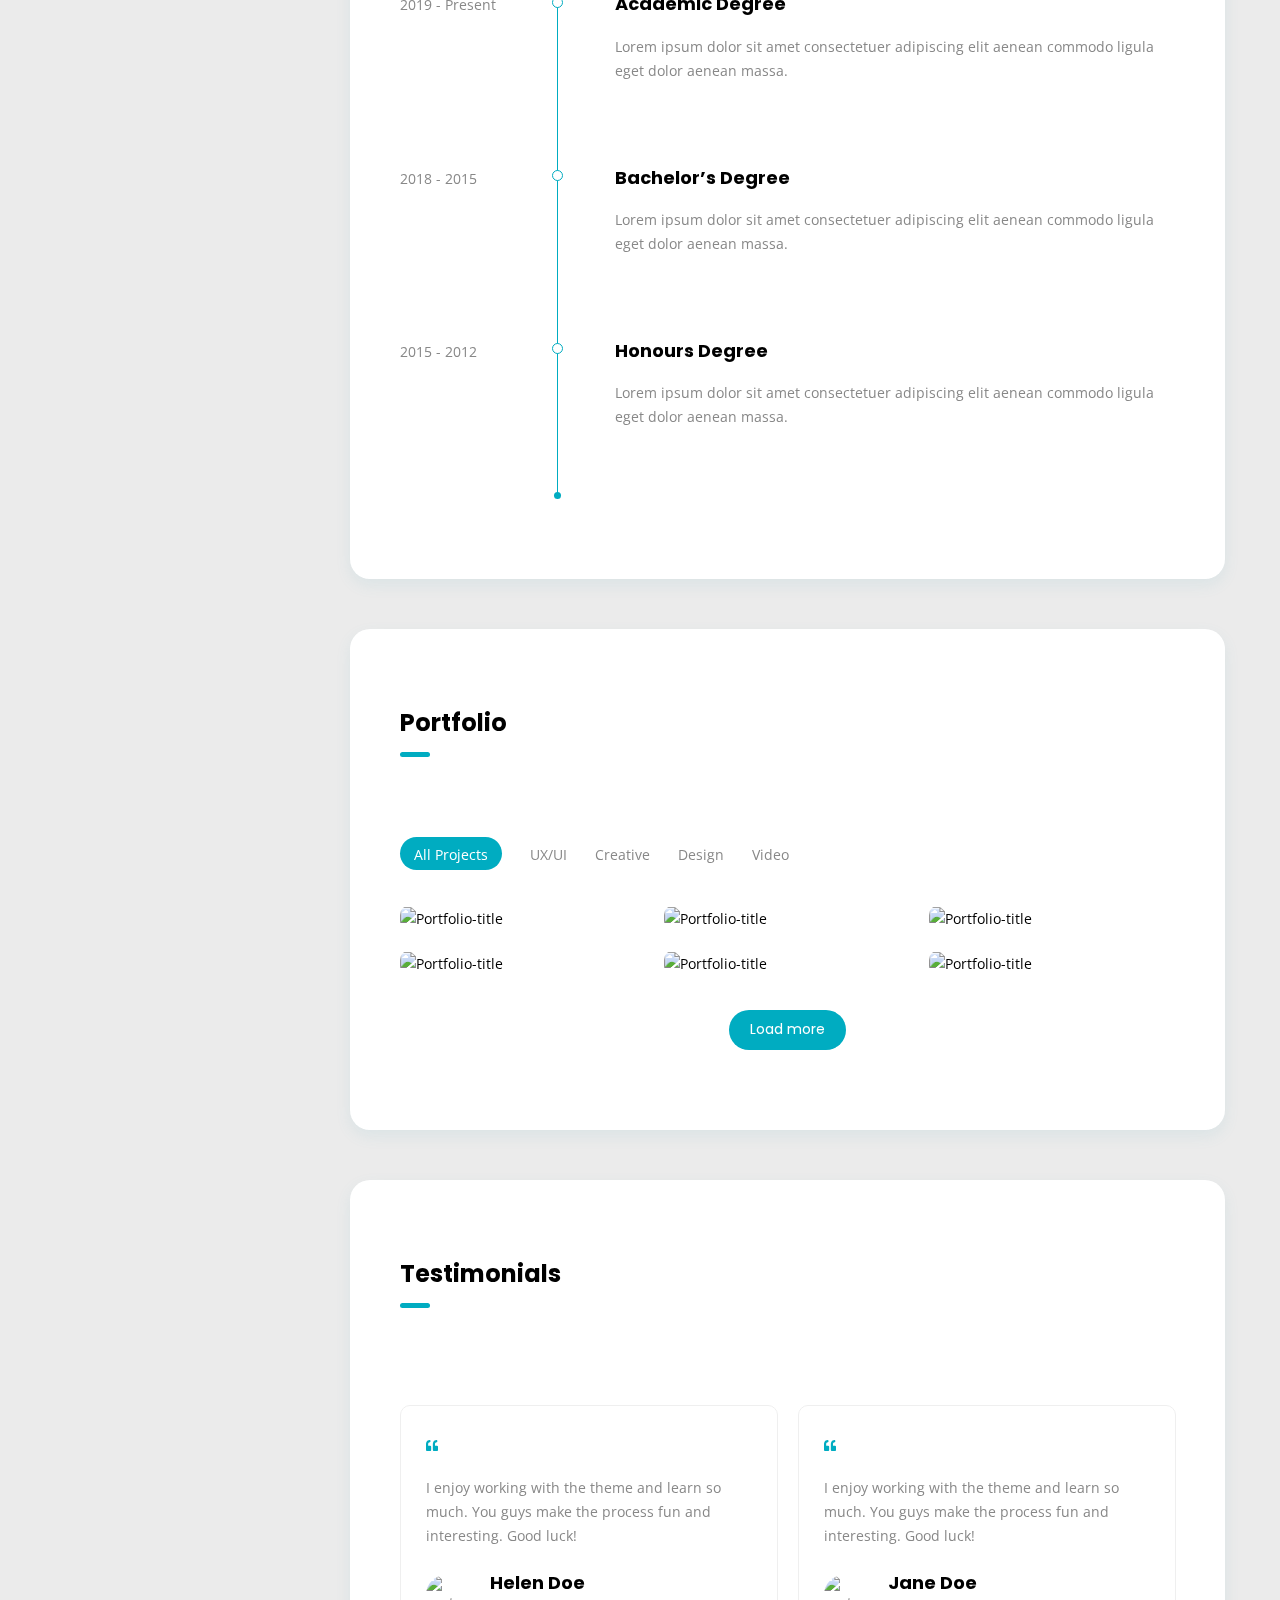
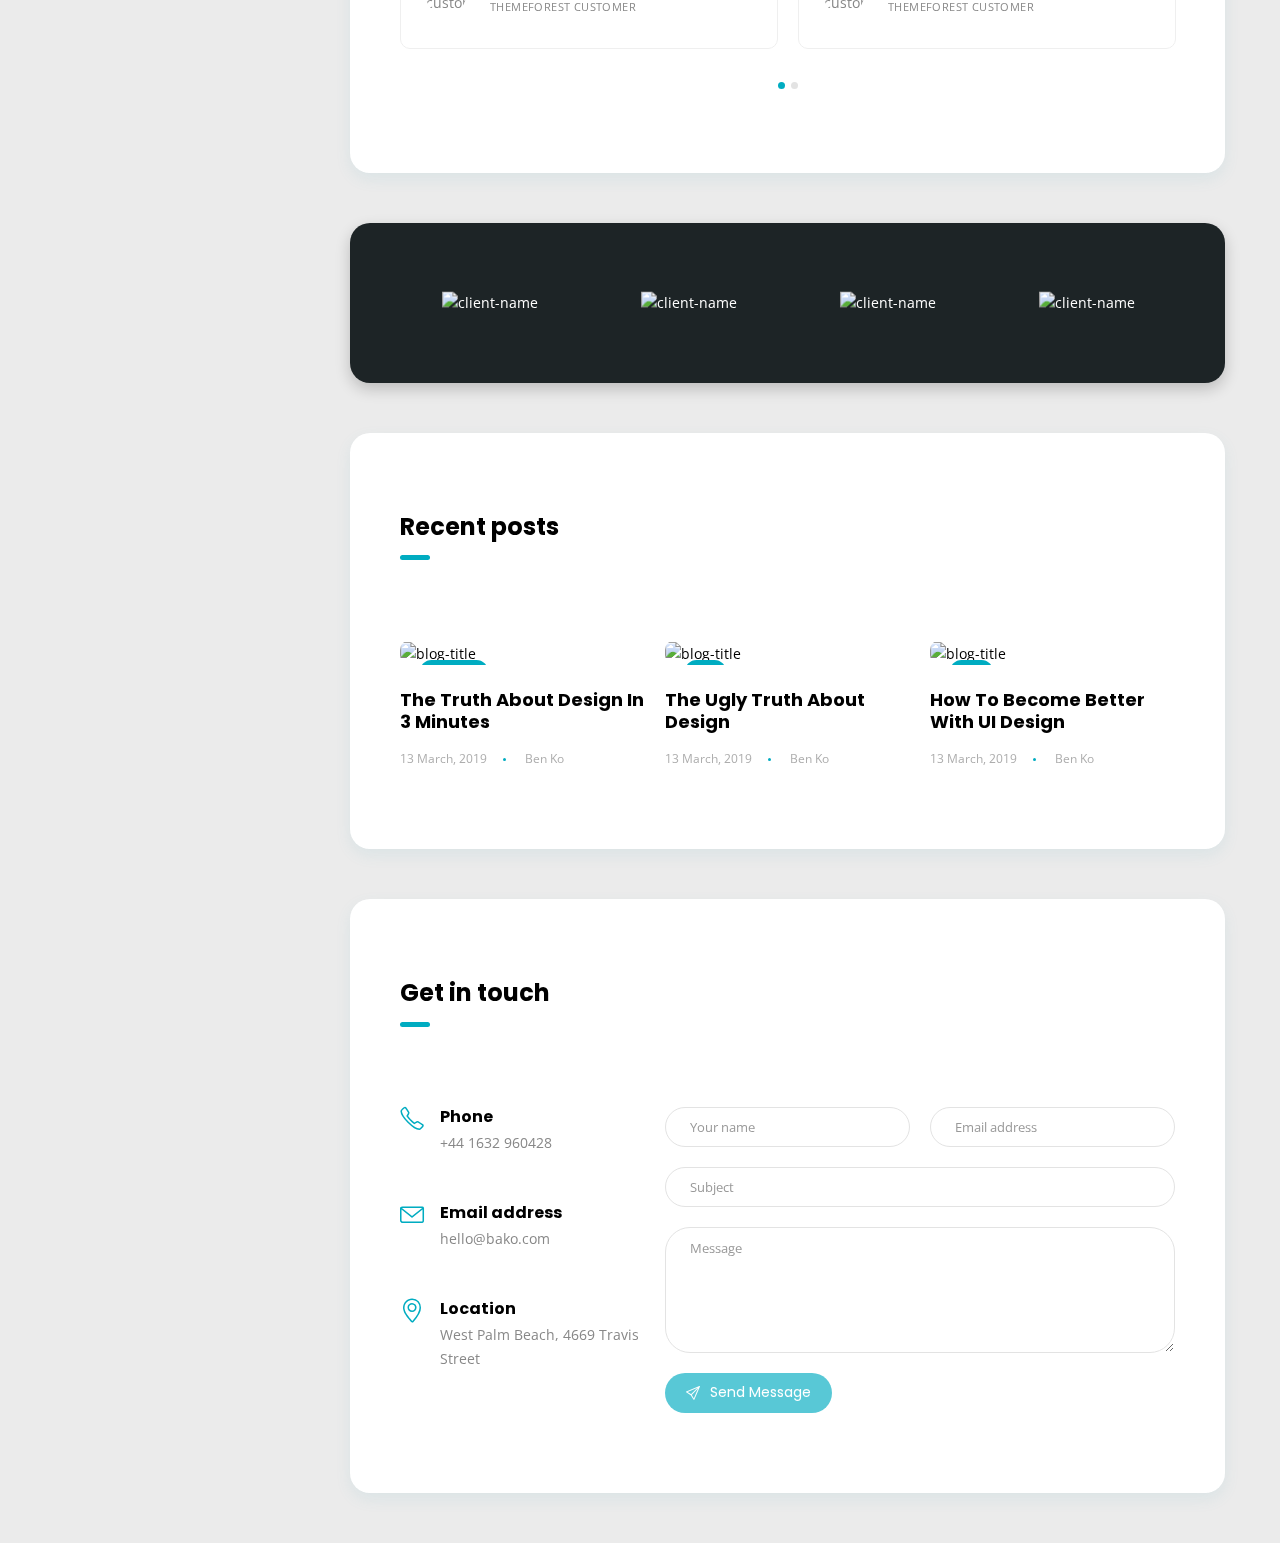
==== commit e9383759: "Update index.html" ====
--- a/index.html
+++ b/index.html
@@ -16,9 +16,25 @@
   <link rel="stylesheet" href="css/simplebar.css" type="text/css" media="all">
   <link rel="stylesheet" href="css/jquery.mCustomScrollbar.min.css" type="text/css" media="all">
   <link rel="stylesheet" href="css/style.css" type="text/css" media="all">
+
+  <!-- Google Tag Manager -->
+  <script>(function (w, d, s, l, i) {
+      w[l] = w[l] || []; w[l].push({
+        'gtm.start':
+          new Date().getTime(), event: 'gtm.js'
+      }); var f = d.getElementsByTagName(s)[0],
+        j = d.createElement(s), dl = l != 'dataLayer' ? '&l=' + l : ''; j.async = true; j.src =
+          'https://www.googletagmanager.com/gtm.js?id=' + i + dl; f.parentNode.insertBefore(j, f);
+    })(window, document, 'script', 'dataLayer', 'GTM-MMMJHST');</script>
+  <!-- End Google Tag Manager -->
 </head>
 
 <body>
+  <!-- Google Tag Manager (noscript) -->
+  <noscript><iframe src="https://www.googletagmanager.com/ns.html?id=GTM-MMMJHST" height="0" width="0"
+      style="display:none;visibility:hidden"></iframe></noscript>
+  <!-- End Google Tag Manager (noscript) -->
+
   <!-- preloader -->
   <div id="preloader">
     <div class="outer">
